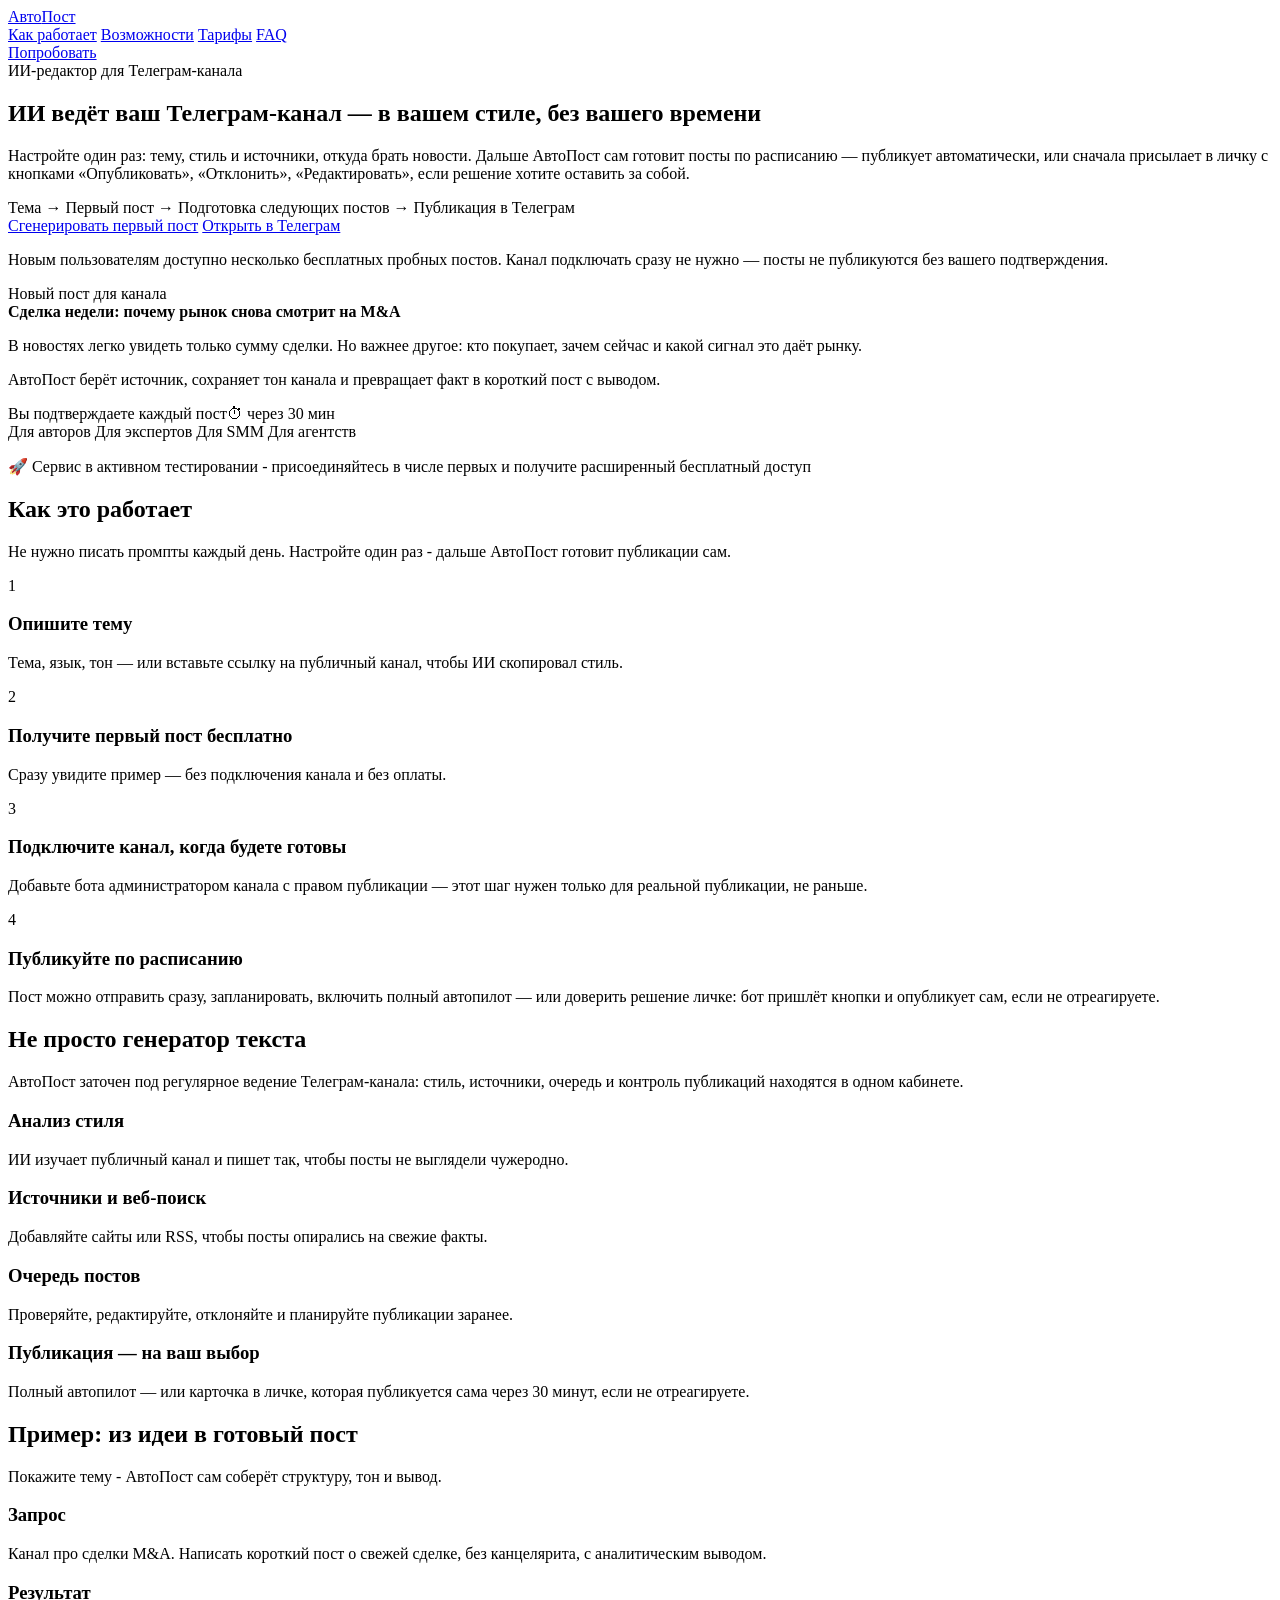
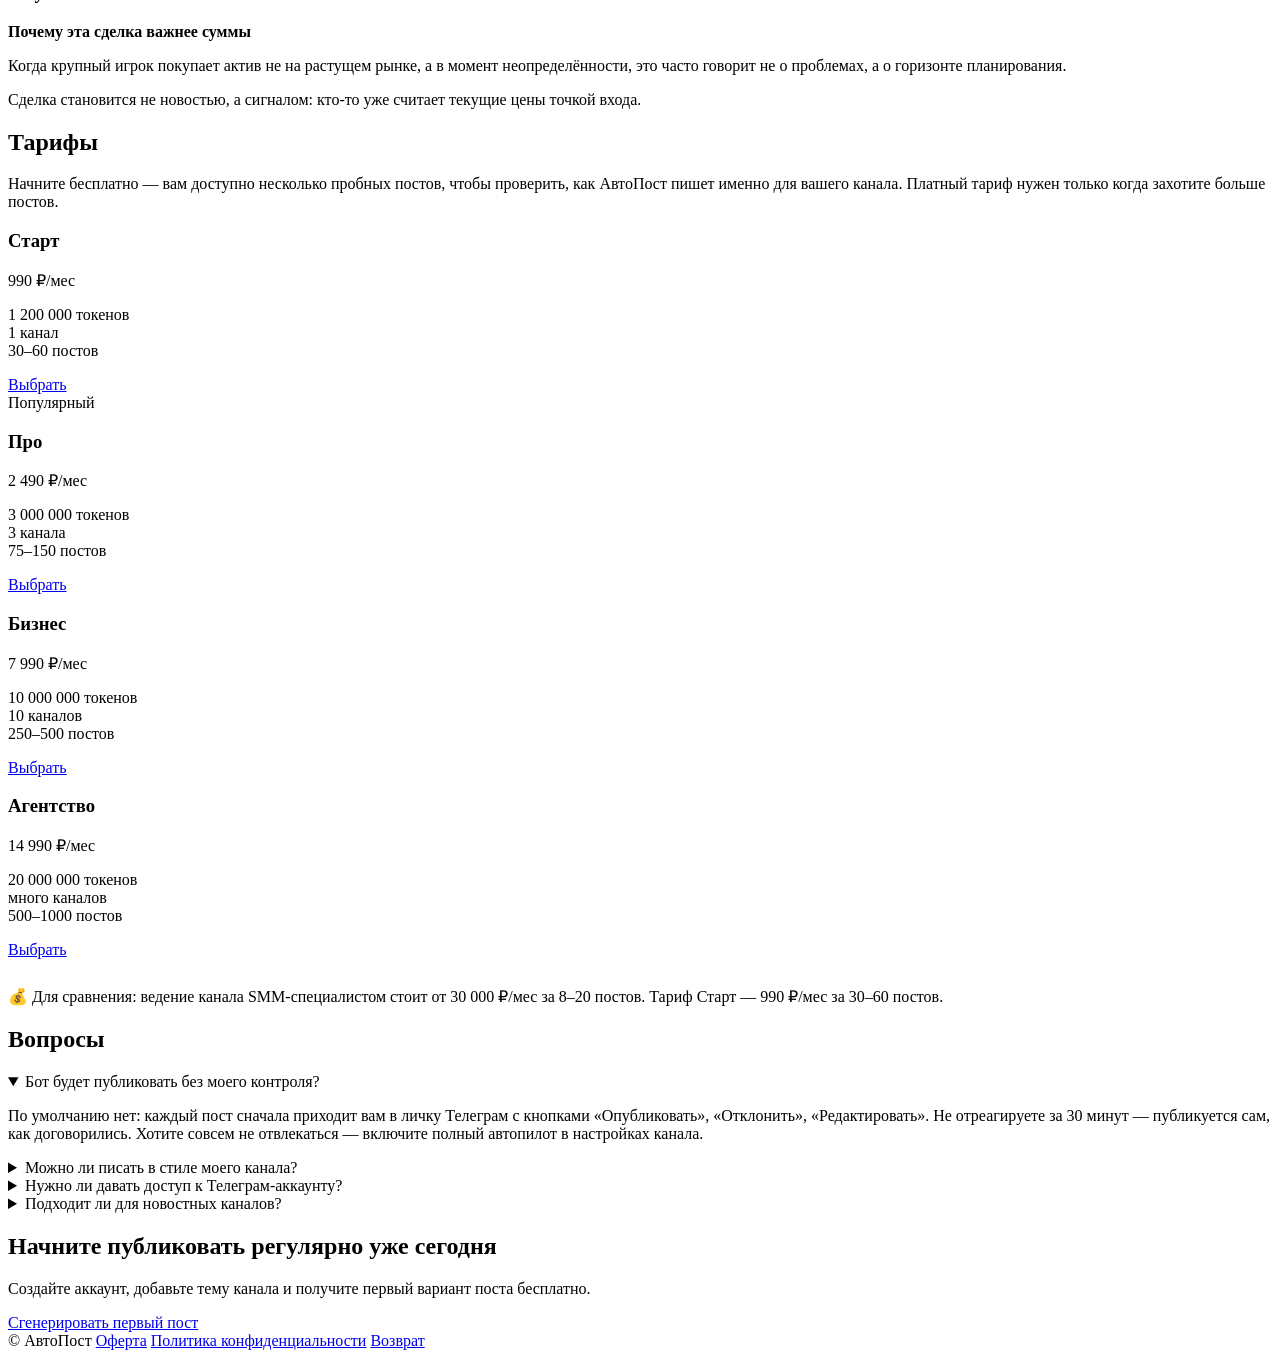
==== static/landing.html @ 1aa3e562 "Очередь: понятный статус вместо канцелярского баннера, слоты и честный таймер Баннер «Публикация пос" ====
<!DOCTYPE html>
<html lang="ru">
<head>
  <meta charset="UTF-8">
  <meta name="viewport" content="width=device-width, initial-scale=1.0">
  <meta name="description" content="АвтоПост (AutoPost) - ИИ-редактор для Телеграм-канала (Telegram). Анализирует стиль, пишет посты, берёт факты из источников и помогает публиковать по расписанию.">
  <meta name="robots" content="index, follow">
  <link rel="canonical" href="https://projectautopost.ru/landing">

  <meta property="og:type" content="website">
  <meta property="og:title" content="АвтоПост - ИИ ведёт Телеграм-канал">
  <meta property="og:description" content="ИИ пишет посты в вашем стиле, берёт факты из источников и готовит публикации по расписанию.">
  <meta property="og:url" content="https://projectautopost.ru/landing">
  <meta property="og:site_name" content="АвтоПост">

  <title>АвтоПост - ИИ для ведения Телеграм-канала</title>
  <link rel="stylesheet" href="/static/landing.css">
  <link rel="icon" href="data:image/svg+xml,<svg xmlns='http://www.w3.org/2000/svg' viewBox='0 0 32 32'><text y='26' font-size='26'>✦</text></svg>">

  <script type="application/ld+json">
  {
    "@context": "https://schema.org",
    "@type": "SoftwareApplication",
    "name": "АвтоПост",
    "applicationCategory": "BusinessApplication",
    "operatingSystem": "Web, Telegram",
    "description": "ИИ-сервис для ведения Телеграм-канала: анализ стиля, генерация постов, источники и публикация по расписанию.",
    "offers": [
      {"@type": "Offer", "price": "990", "priceCurrency": "RUB", "name": "Старт"},
      {"@type": "Offer", "price": "2490", "priceCurrency": "RUB", "name": "Про"},
      {"@type": "Offer", "price": "7990", "priceCurrency": "RUB", "name": "Бизнес"},
      {"@type": "Offer", "price": "14990", "priceCurrency": "RUB", "name": "Агентство"}
    ]
  }
  </script>

  <!-- Yandex.Metrika counter -->
  <script>
    window.YM_COUNTER_ID = 109941485;
    (function(m,e,t,r,i,k,a){
        m[i]=m[i]||function(){(m[i].a=m[i].a||[]).push(arguments)};
        m[i].l=1*new Date();
        for (var j = 0; j < document.scripts.length; j++) {if (document.scripts[j].src === r) { return; }}
        k=e.createElement(t),a=e.getElementsByTagName(t)[0],k.async=1,k.src=r,a.parentNode.insertBefore(k,a)
    })(window, document, 'script', 'https://mc.yandex.ru/metrika/tag.js?id=109941485', 'ym');

    ym(109941485, 'init', {webvisor:true, clickmap:true, ecommerce:"dataLayer", accurateTrackBounce:true, trackLinks:true});
  </script>
  <noscript><div><img src="https://mc.yandex.ru/watch/109941485" style="position:absolute; left:-9999px;" alt="" /></div></noscript>
  <!-- /Yandex.Metrika counter -->
</head>
<body>
  <header class="nav">
    <a class="brand" href="/landing" aria-label="АвтоПост"><span>Авто</span>Пост</a>
    <nav class="nav-links">
      <a href="#how">Как работает</a>
      <a href="#features">Возможности</a>
      <a href="#pricing">Тарифы</a>
      <a href="#faq">FAQ</a>
    </nav>
    <a class="nav-cta" href="/" onclick="return goCTA(event,'cta_header_click','web')">Попробовать</a>
  </header>

  <main>
    <section class="hero">
      <div class="hero-copy">
        <div class="eyebrow">ИИ-редактор для Телеграм-канала</div>
        <h1>ИИ ведёт ваш Телеграм-канал — в вашем стиле, без вашего времени</h1>
        <p class="lead">Настройте один раз: тему, стиль и источники, откуда брать новости. Дальше АвтоПост сам готовит посты по расписанию — публикует автоматически, или сначала присылает в личку с кнопками «Опубликовать», «Отклонить», «Редактировать», если решение хотите оставить за собой.</p>
        <div class="eyebrow">Тема → Первый пост → Подготовка следующих постов → Публикация в Телеграм</div>
        <div class="hero-actions">
          <a class="btn primary" href="/" onclick="return goCTA(event,'cta_hero_app_click','web')">Сгенерировать первый пост</a>
          <a class="btn secondary" href="https://t.me/maintrpost_bot" onclick="return goCTA(event,'cta_hero_bot_click','bot')">Открыть в Телеграм</a>
        </div>
        <p class="micro">Новым пользователям доступно несколько бесплатных пробных постов. Канал подключать сразу не нужно — посты не публикуются без вашего подтверждения.</p>
      </div>
      <div class="product-card" aria-label="Пример интерфейса АвтоПоста">
        <div class="product-top"><span></span><span></span><span></span></div>
        <div class="product-title">Новый пост для канала</div>
        <div class="post-preview">
          <b>Сделка недели: почему рынок снова смотрит на M&A</b>
          <p>В новостях легко увидеть только сумму сделки. Но важнее другое: кто покупает, зачем сейчас и какой сигнал это даёт рынку.</p>
          <p>АвтоПост берёт источник, сохраняет тон канала и превращает факт в короткий пост с выводом.</p>
        </div>
        <div class="status-row"><span class="dot-label"><i></i>Вы подтверждаете каждый пост</span><span class="timer-label">⏱ через 30 мин</span></div>
      </div>
    </section>

    <section class="logos">
      <span>Для авторов</span>
      <span>Для экспертов</span>
      <span>Для SMM</span>
      <span>Для агентств</span>
    </section>

    <section class="trust-bar">
      <p>🚀 Сервис в активном тестировании - присоединяйтесь в числе первых и получите расширенный бесплатный доступ</p>
    </section>

    <section id="how" class="section">
      <div class="section-head">
        <h2>Как это работает</h2>
        <p>Не нужно писать промпты каждый день. Настройте один раз - дальше АвтоПост готовит публикации сам.</p>
      </div>
      <div class="steps">
        <article><span>1</span><h3>Опишите тему</h3><p>Тема, язык, тон — или вставьте ссылку на публичный канал, чтобы ИИ скопировал стиль.</p></article>
        <article><span>2</span><h3>Получите первый пост бесплатно</h3><p>Сразу увидите пример — без подключения канала и без оплаты.</p></article>
        <article><span>3</span><h3>Подключите канал, когда будете готовы</h3><p>Добавьте бота администратором канала с правом публикации — этот шаг нужен только для реальной публикации, не раньше.</p></article>
        <article><span>4</span><h3>Публикуйте по расписанию</h3><p>Пост можно отправить сразу, запланировать, включить полный автопилот — или доверить решение личке: бот пришлёт кнопки и опубликует сам, если не отреагируете.</p></article>
      </div>
    </section>

    <section id="features" class="section split">
      <div>
        <h2>Не просто генератор текста</h2>
        <p>АвтоПост заточен под регулярное ведение Телеграм-канала: стиль, источники, очередь и контроль публикаций находятся в одном кабинете.</p>
      </div>
      <div class="feature-grid">
        <div><h3>Анализ стиля</h3><p>ИИ изучает публичный канал и пишет так, чтобы посты не выглядели чужеродно.</p></div>
        <div><h3>Источники и веб-поиск</h3><p>Добавляйте сайты или RSS, чтобы посты опирались на свежие факты.</p></div>
        <div><h3>Очередь постов</h3><p>Проверяйте, редактируйте, отклоняйте и планируйте публикации заранее.</p></div>
        <div><h3>Публикация — на ваш выбор</h3><p>Полный автопилот — или карточка в личке, которая публикуется сама через 30 минут, если не отреагируете.</p></div>
      </div>
    </section>

    <section class="section demo">
      <div class="section-head">
        <h2>Пример: из идеи в готовый пост</h2>
        <p>Покажите тему - АвтоПост сам соберёт структуру, тон и вывод.</p>
      </div>
      <div class="demo-grid">
        <div class="demo-box muted"><h3>Запрос</h3><p>Канал про сделки M&A. Написать короткий пост о свежей сделке, без канцелярита, с аналитическим выводом.</p></div>
        <div class="demo-box"><h3>Результат</h3><p><b>Почему эта сделка важнее суммы</b></p><p>Когда крупный игрок покупает актив не на растущем рынке, а в момент неопределённости, это часто говорит не о проблемах, а о горизонте планирования.</p><p>Сделка становится не новостью, а сигналом: кто-то уже считает текущие цены точкой входа.</p></div>
      </div>
    </section>

    <section id="pricing" class="section">
      <div class="section-head">
        <h2>Тарифы</h2>
        <p>Начните бесплатно — вам доступно несколько пробных постов, чтобы проверить, как АвтоПост пишет именно для вашего канала. Платный тариф нужен только когда захотите больше постов.</p>
      </div>
      <div class="pricing">
        <article><h3>Старт</h3><div class="price">990 ₽/мес</div><p>1 200 000 токенов<br>1 канал<br>30–60 постов</p><a class="btn primary" href="/" onclick="trackGoal('tariff_start')">Выбрать</a></article>
        <article class="popular"><div class="badge">Популярный</div><h3>Про</h3><div class="price">2 490 ₽/мес</div><p>3 000 000 токенов<br>3 канала<br>75–150 постов</p><a class="btn primary" href="/" onclick="trackGoal('tariff_pro')">Выбрать</a></article>
        <article><h3>Бизнес</h3><div class="price">7 990 ₽/мес</div><p>10 000 000 токенов<br>10 каналов<br>250–500 постов</p><a class="btn primary" href="/" onclick="trackGoal('tariff_business')">Выбрать</a></article>
        <article><h3>Агентство</h3><div class="price">14 990 ₽/мес</div><p>20 000 000 токенов<br>много каналов<br>500–1000 постов</p><a class="btn primary" href="/" onclick="trackGoal('tariff_agency')">Выбрать</a></article>
      </div>
      <div class="trust-bar" style="margin:28px 0 0">
        <p>💰 Для сравнения: ведение канала SMM-специалистом стоит от 30 000 ₽/мес за 8–20 постов. Тариф Старт — 990 ₽/мес за 30–60 постов.</p>
      </div>
    </section>

    <section id="faq" class="section faq">
      <div class="section-head"><h2>Вопросы</h2></div>
      <details open><summary>Бот будет публиковать без моего контроля?</summary><p>По умолчанию нет: каждый пост сначала приходит вам в личку Телеграм с кнопками «Опубликовать», «Отклонить», «Редактировать». Не отреагируете за 30 минут — публикуется сам, как договорились. Хотите совсем не отвлекаться — включите полный автопилот в настройках канала.</p></details>
      <details><summary>Можно ли писать в стиле моего канала?</summary><p>Да. Вставьте ссылку на публичный канал - АвтоПост изучит последние посты и сохранит профиль стиля.</p></details>
      <details><summary>Нужно ли давать доступ к Телеграм-аккаунту?</summary><p>Нет. Достаточно добавить бота администратором канала с правом публикации. <a href="/how-to">Пошаговая инструкция с картинками →</a></p></details>
      <details><summary>Подходит ли для новостных каналов?</summary><p>Да. Можно добавить источники, включить веб-поиск и генерировать посты по свежим событиям.</p></details>
    </section>

    <section class="final-cta">
      <h2>Начните публиковать регулярно уже сегодня</h2>
      <p>Создайте аккаунт, добавьте тему канала и получите первый вариант поста бесплатно.</p>
      <a class="btn primary" href="/" onclick="return goCTA(event,'cta_final_click','web')">Сгенерировать первый пост</a>
    </section>
  </main>

  <footer class="footer">
    <span>© АвтоПост</span>
    <a href="/legal/offer">Оферта</a>
    <a href="/legal/privacy">Политика конфиденциальности</a>
    <a href="/legal/refund">Возврат</a>
  </footer>

  <script>
    // ── CTA/Journey Diagnostics: landing_session_id + UTM/yclid (Part 1) ──
    function _genSessionId() {
      return 'lp' + Date.now().toString(36) + Math.random().toString(36).slice(2, 8);
    }

    function getLandingSession() {
      try {
        var id = localStorage.getItem('ap_lp_session');
        if (!id) {
          id = _genSessionId();
          localStorage.setItem('ap_lp_session', id);
        }
        return id;
      } catch (e) {
        return _genSessionId(); // localStorage недоступен — генерируем разовый id, не блокируем CTA
      }
    }

    function getUTM() {
      // Берём UTM из текущего URL, если есть; иначе из ранее сохранённых (первый визит важнее).
      try {
        var params = new URLSearchParams(window.location.search);
        var fresh = {
          utm_source: params.get('utm_source') || '',
          utm_medium: params.get('utm_medium') || '',
          utm_campaign: params.get('utm_campaign') || '',
          utm_content: params.get('utm_content') || '',
          yclid: params.get('yclid') || ''
        };
        if (fresh.utm_source || fresh.yclid) {
          localStorage.setItem('ap_lp_utm', JSON.stringify(fresh));
          return fresh;
        }
        var saved = JSON.parse(localStorage.getItem('ap_lp_utm') || '{}');
        return saved;
      } catch (e) {
        return {};
      }
    }

    function trackGoal(goal) {
      try {
        if (window.ym && window.YM_COUNTER_ID) window.ym(window.YM_COUNTER_ID, 'reachGoal', goal);
      } catch (e) {}
      return true;
    }

    // ── Логирование событий на backend (Part 2) ──────────────────────────
    function logLandingEvent(eventName) {
      try {
        var utm = getUTM();
        var payload = {
          session_id: getLandingSession(),
          event: eventName,
          url: window.location.href,
          utm_source: utm.utm_source || '',
          utm_medium: utm.utm_medium || '',
          utm_campaign: utm.utm_campaign || '',
          utm_content: utm.utm_content || '',
          yclid: utm.yclid || '',
          user_agent: navigator.userAgent || ''
        };
        // Не блокируем переход пользователя — событие летит в фоне, ошибки игнорируются.
        fetch('/api/landing-event', {
          method: 'POST',
          headers: { 'Content-Type': 'application/json' },
          body: JSON.stringify(payload),
          keepalive: true
        }).catch(function () {});
      } catch (e) {}
    }

    // ── Переход по CTA: трекаем цель + событие, пробрасываем сессию/UTM ──
    function goCTA(evt, goalName, destination) {
      trackGoal(goalName);
      logLandingEvent(goalName);

      var sessionId = getLandingSession();
      var utm = getUTM();
      var url;
      if (destination === 'bot') {
        url = 'https://t.me/maintrpost_bot?startapp=lp_' + sessionId;
      } else {
        var qs = new URLSearchParams({ lp_session: sessionId, source: 'landing' });
        if (utm.utm_source) qs.set('utm_source', utm.utm_source);
        if (utm.utm_medium) qs.set('utm_medium', utm.utm_medium);
        if (utm.utm_campaign) qs.set('utm_campaign', utm.utm_campaign);
        if (utm.utm_content) qs.set('utm_content', utm.utm_content);
        url = '/?' + qs.toString();
      }

      if (evt && evt.preventDefault) evt.preventDefault();
      // Небольшая задержка, чтобы fetch успел уйти до смены страницы (keepalive это и так гарантирует,
      // но для надёжности на старых браузерах даём небольшой буфер).
      window.location.href = url;
      return false;
    }

    logLandingEvent('landing_view');
  </script>
</body>
</html>
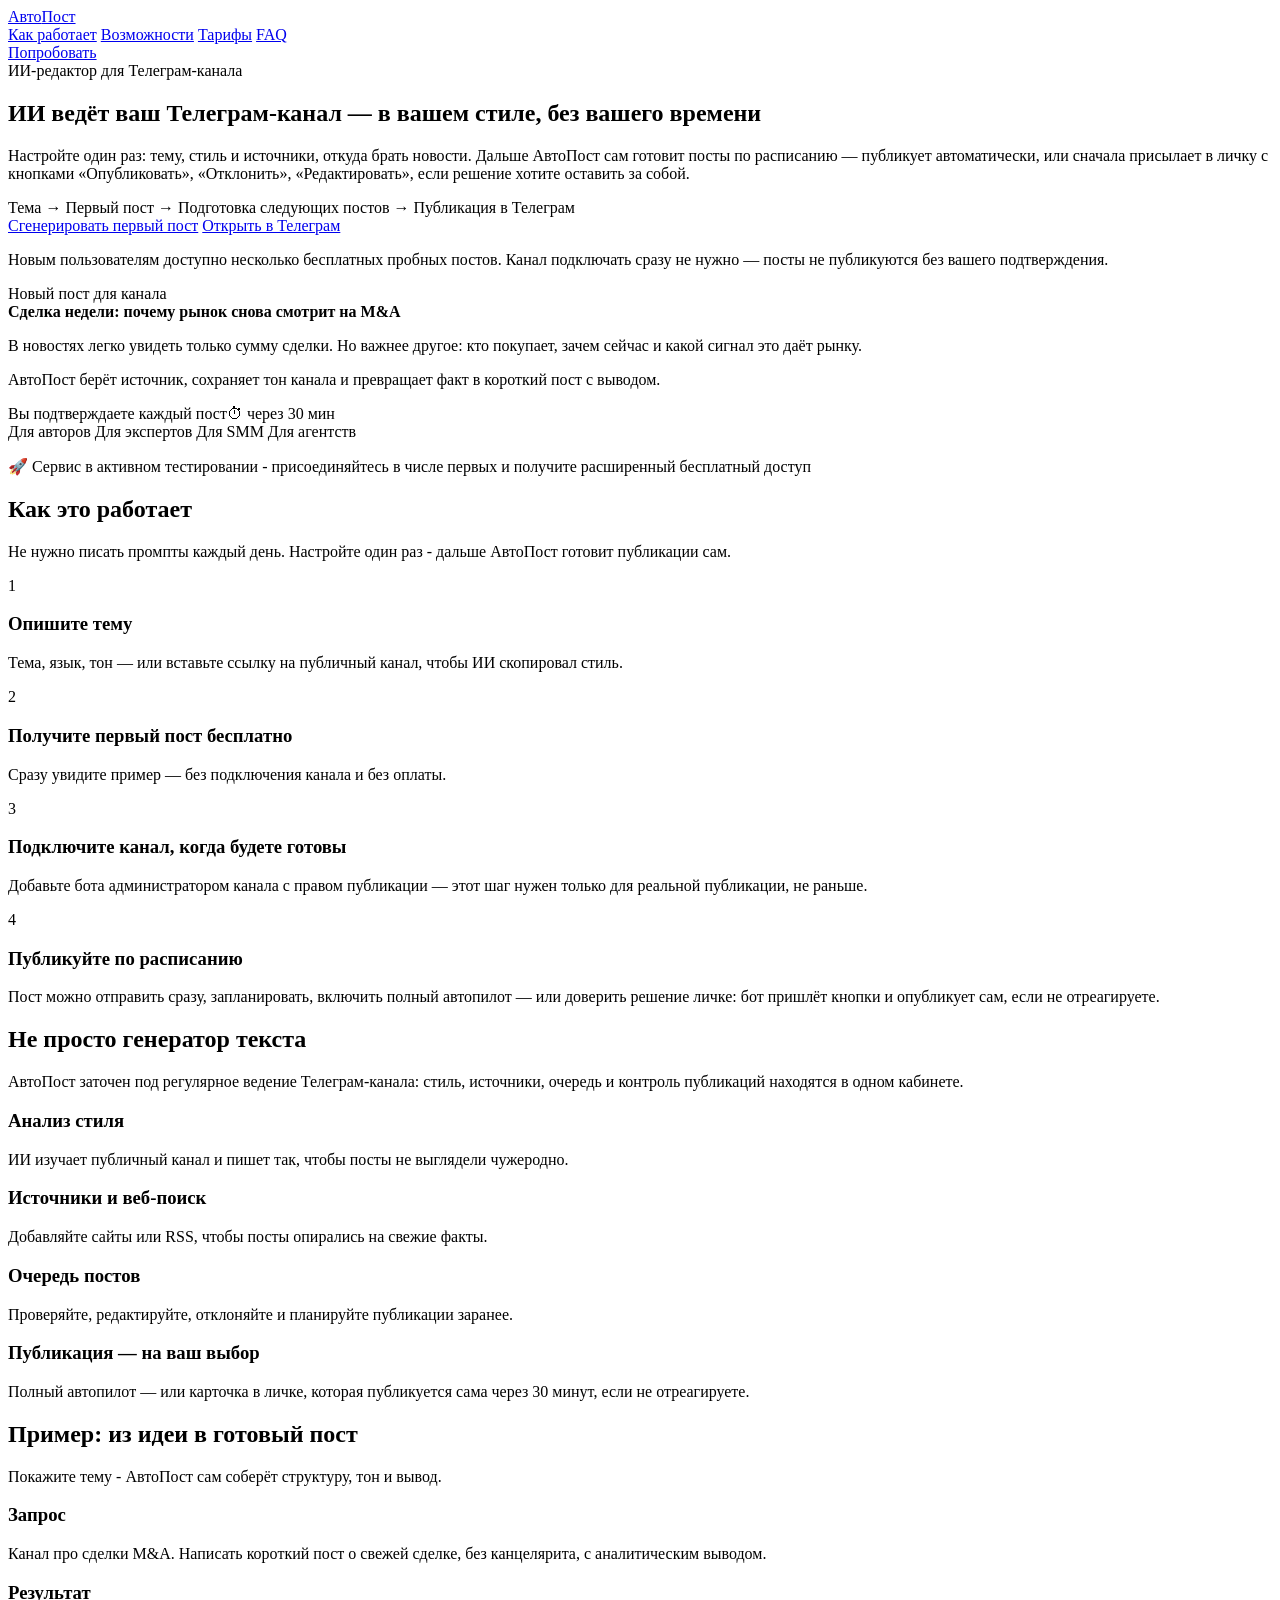
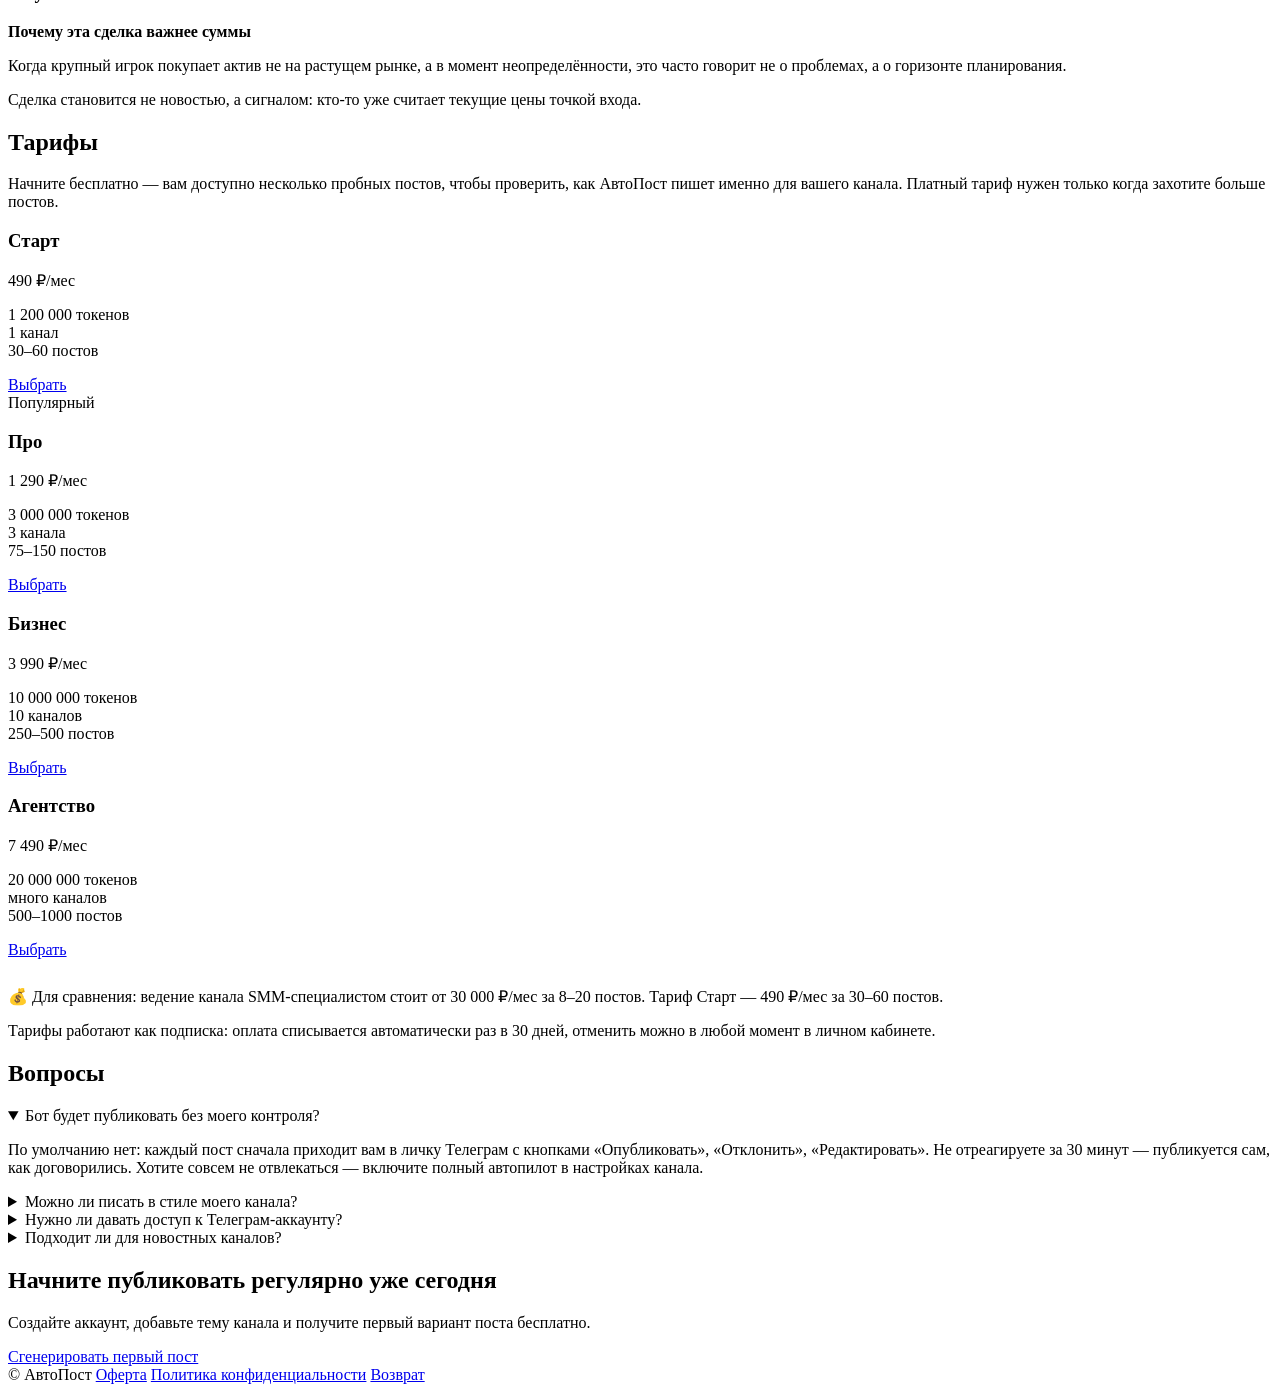
==== commit 933ec5c9: "Цены вдвое ниже и переход на подписку вместо разового платежа Цены: Старт 990 -> 490, Про 2490 -> 12" ====
--- a/static/landing.html
+++ b/static/landing.html
@@ -26,10 +26,10 @@
     "operatingSystem": "Web, Telegram",
     "description": "ИИ-сервис для ведения Телеграм-канала: анализ стиля, генерация постов, источники и публикация по расписанию.",
     "offers": [
-      {"@type": "Offer", "price": "990", "priceCurrency": "RUB", "name": "Старт"},
-      {"@type": "Offer", "price": "2490", "priceCurrency": "RUB", "name": "Про"},
-      {"@type": "Offer", "price": "7990", "priceCurrency": "RUB", "name": "Бизнес"},
-      {"@type": "Offer", "price": "14990", "priceCurrency": "RUB", "name": "Агентство"}
+      {"@type": "Offer", "price": "490", "priceCurrency": "RUB", "name": "Старт"},
+      {"@type": "Offer", "price": "1290", "priceCurrency": "RUB", "name": "Про"},
+      {"@type": "Offer", "price": "3990", "priceCurrency": "RUB", "name": "Бизнес"},
+      {"@type": "Offer", "price": "7490", "priceCurrency": "RUB", "name": "Агентство"}
     ]
   }
   </script>
@@ -140,13 +140,14 @@
         <p>Начните бесплатно — вам доступно несколько пробных постов, чтобы проверить, как АвтоПост пишет именно для вашего канала. Платный тариф нужен только когда захотите больше постов.</p>
       </div>
       <div class="pricing">
-        <article><h3>Старт</h3><div class="price">990 ₽/мес</div><p>1 200 000 токенов<br>1 канал<br>30–60 постов</p><a class="btn primary" href="/" onclick="trackGoal('tariff_start')">Выбрать</a></article>
-        <article class="popular"><div class="badge">Популярный</div><h3>Про</h3><div class="price">2 490 ₽/мес</div><p>3 000 000 токенов<br>3 канала<br>75–150 постов</p><a class="btn primary" href="/" onclick="trackGoal('tariff_pro')">Выбрать</a></article>
-        <article><h3>Бизнес</h3><div class="price">7 990 ₽/мес</div><p>10 000 000 токенов<br>10 каналов<br>250–500 постов</p><a class="btn primary" href="/" onclick="trackGoal('tariff_business')">Выбрать</a></article>
-        <article><h3>Агентство</h3><div class="price">14 990 ₽/мес</div><p>20 000 000 токенов<br>много каналов<br>500–1000 постов</p><a class="btn primary" href="/" onclick="trackGoal('tariff_agency')">Выбрать</a></article>
+        <article><h3>Старт</h3><div class="price">490 ₽/мес</div><p>1 200 000 токенов<br>1 канал<br>30–60 постов</p><a class="btn primary" href="/" onclick="trackGoal('tariff_start')">Выбрать</a></article>
+        <article class="popular"><div class="badge">Популярный</div><h3>Про</h3><div class="price">1 290 ₽/мес</div><p>3 000 000 токенов<br>3 канала<br>75–150 постов</p><a class="btn primary" href="/" onclick="trackGoal('tariff_pro')">Выбрать</a></article>
+        <article><h3>Бизнес</h3><div class="price">3 990 ₽/мес</div><p>10 000 000 токенов<br>10 каналов<br>250–500 постов</p><a class="btn primary" href="/" onclick="trackGoal('tariff_business')">Выбрать</a></article>
+        <article><h3>Агентство</h3><div class="price">7 490 ₽/мес</div><p>20 000 000 токенов<br>много каналов<br>500–1000 постов</p><a class="btn primary" href="/" onclick="trackGoal('tariff_agency')">Выбрать</a></article>
       </div>
       <div class="trust-bar" style="margin:28px 0 0">
-        <p>💰 Для сравнения: ведение канала SMM-специалистом стоит от 30 000 ₽/мес за 8–20 постов. Тариф Старт — 990 ₽/мес за 30–60 постов.</p>
+        <p>💰 Для сравнения: ведение канала SMM-специалистом стоит от 30 000 ₽/мес за 8–20 постов. Тариф Старт — 490 ₽/мес за 30–60 постов.</p>
+        <p style="margin-top:8px">Тарифы работают как подписка: оплата списывается автоматически раз в 30 дней, отменить можно в любой момент в личном кабинете.</p>
       </div>
     </section>
 
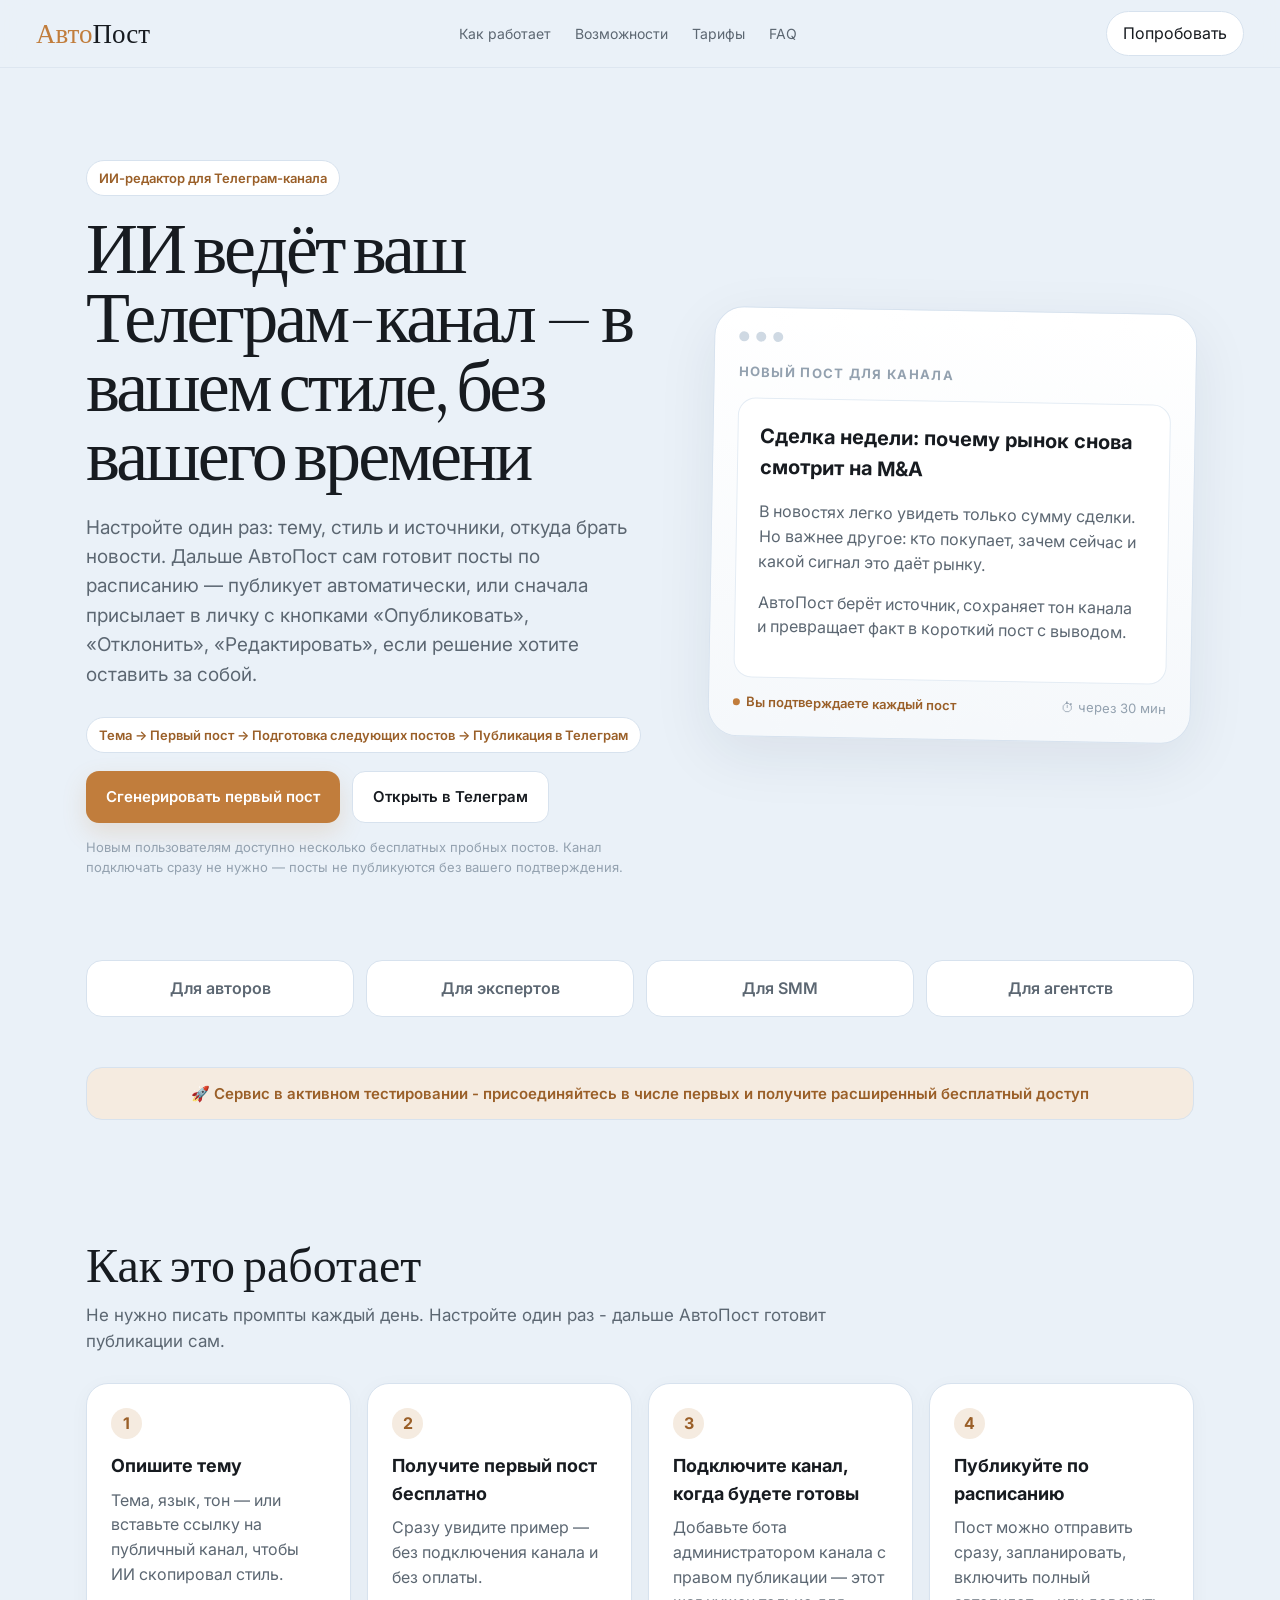
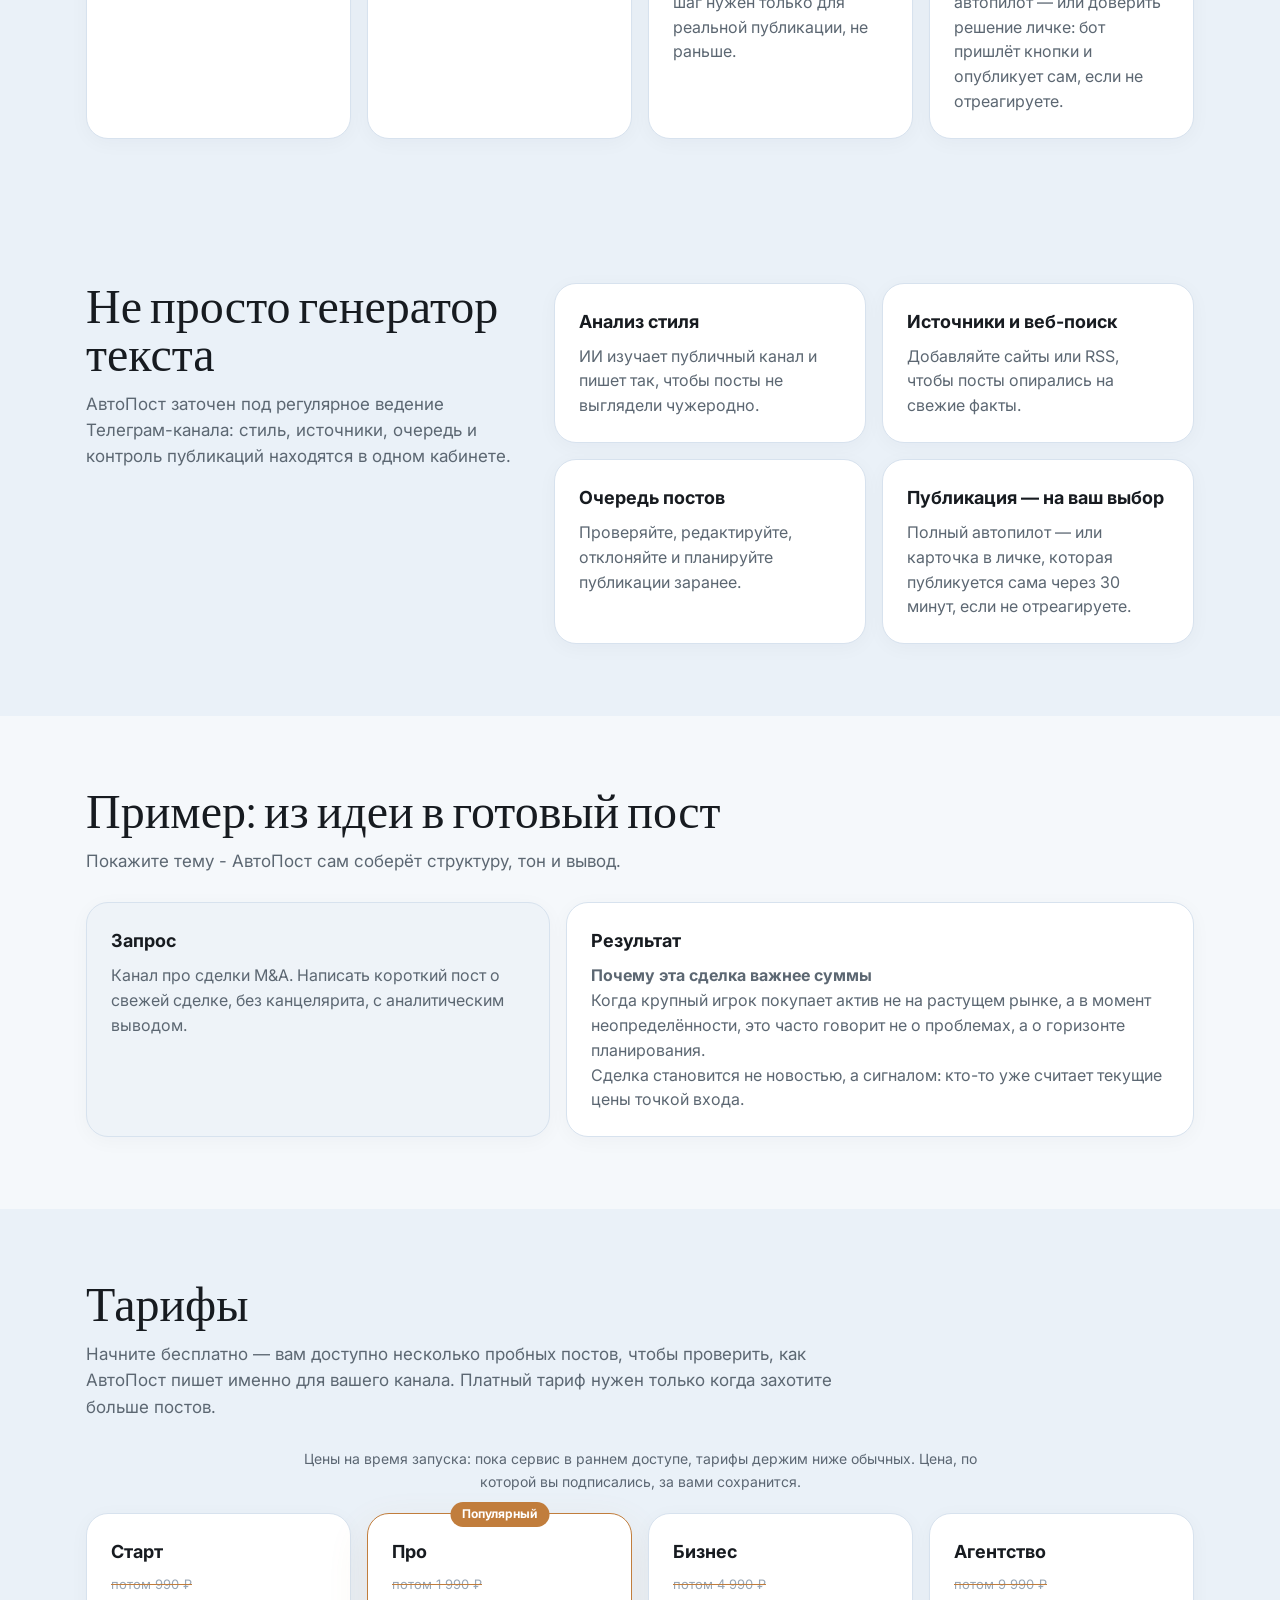
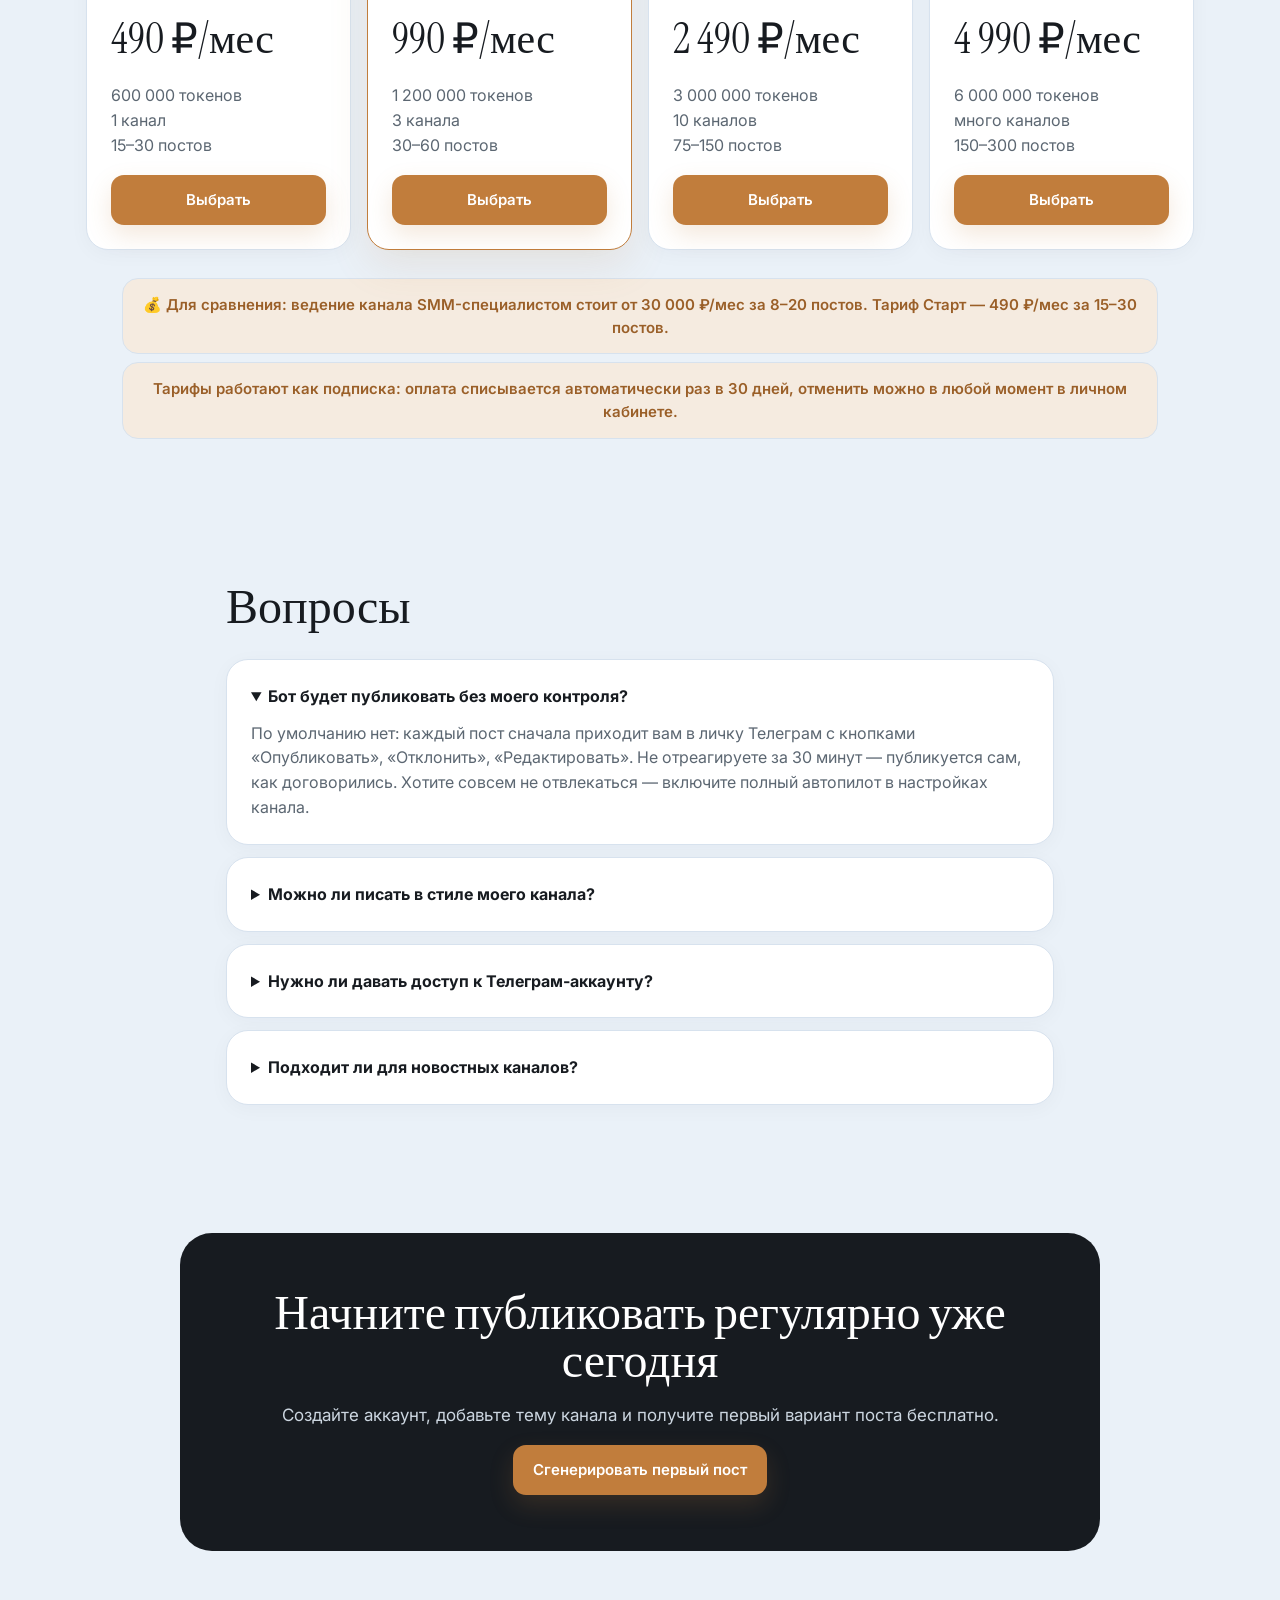
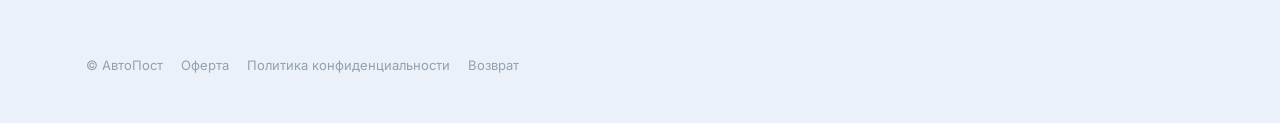
==== commit d03021cc: "Тарифы под реальную себестоимость и фиксация цены за подписчиком Себестоимость снята с биллинга Yand" ====
--- a/static/landing.html
+++ b/static/landing.html
@@ -27,9 +27,9 @@
     "description": "ИИ-сервис для ведения Телеграм-канала: анализ стиля, генерация постов, источники и публикация по расписанию.",
     "offers": [
       {"@type": "Offer", "price": "490", "priceCurrency": "RUB", "name": "Старт"},
-      {"@type": "Offer", "price": "1290", "priceCurrency": "RUB", "name": "Про"},
-      {"@type": "Offer", "price": "3990", "priceCurrency": "RUB", "name": "Бизнес"},
-      {"@type": "Offer", "price": "7490", "priceCurrency": "RUB", "name": "Агентство"}
+      {"@type": "Offer", "price": "990", "priceCurrency": "RUB", "name": "Про"},
+      {"@type": "Offer", "price": "2490", "priceCurrency": "RUB", "name": "Бизнес"},
+      {"@type": "Offer", "price": "4990", "priceCurrency": "RUB", "name": "Агентство"}
     ]
   }
   </script>
@@ -139,14 +139,15 @@
         <h2>Тарифы</h2>
         <p>Начните бесплатно — вам доступно несколько пробных постов, чтобы проверить, как АвтоПост пишет именно для вашего канала. Платный тариф нужен только когда захотите больше постов.</p>
       </div>
+      <p class="pricing-note">Цены на время запуска: пока сервис в раннем доступе, тарифы держим ниже обычных. Цена, по которой вы подписались, за вами сохранится.</p>
       <div class="pricing">
-        <article><h3>Старт</h3><div class="price">490 ₽/мес</div><p>1 200 000 токенов<br>1 канал<br>30–60 постов</p><a class="btn primary" href="/" onclick="trackGoal('tariff_start')">Выбрать</a></article>
-        <article class="popular"><div class="badge">Популярный</div><h3>Про</h3><div class="price">1 290 ₽/мес</div><p>3 000 000 токенов<br>3 канала<br>75–150 постов</p><a class="btn primary" href="/" onclick="trackGoal('tariff_pro')">Выбрать</a></article>
-        <article><h3>Бизнес</h3><div class="price">3 990 ₽/мес</div><p>10 000 000 токенов<br>10 каналов<br>250–500 постов</p><a class="btn primary" href="/" onclick="trackGoal('tariff_business')">Выбрать</a></article>
-        <article><h3>Агентство</h3><div class="price">7 490 ₽/мес</div><p>20 000 000 токенов<br>много каналов<br>500–1000 постов</p><a class="btn primary" href="/" onclick="trackGoal('tariff_agency')">Выбрать</a></article>
+        <article><h3>Старт</h3><div class="price-regular">потом 990 ₽</div><div class="price">490 ₽/мес</div><p>600 000 токенов<br>1 канал<br>15–30 постов</p><a class="btn primary" href="/" onclick="trackGoal('tariff_start')">Выбрать</a></article>
+        <article class="popular"><div class="badge">Популярный</div><h3>Про</h3><div class="price-regular">потом 1 990 ₽</div><div class="price">990 ₽/мес</div><p>1 200 000 токенов<br>3 канала<br>30–60 постов</p><a class="btn primary" href="/" onclick="trackGoal('tariff_pro')">Выбрать</a></article>
+        <article><h3>Бизнес</h3><div class="price-regular">потом 4 990 ₽</div><div class="price">2 490 ₽/мес</div><p>3 000 000 токенов<br>10 каналов<br>75–150 постов</p><a class="btn primary" href="/" onclick="trackGoal('tariff_business')">Выбрать</a></article>
+        <article><h3>Агентство</h3><div class="price-regular">потом 9 990 ₽</div><div class="price">4 990 ₽/мес</div><p>6 000 000 токенов<br>много каналов<br>150–300 постов</p><a class="btn primary" href="/" onclick="trackGoal('tariff_agency')">Выбрать</a></article>
       </div>
       <div class="trust-bar" style="margin:28px 0 0">
-        <p>💰 Для сравнения: ведение канала SMM-специалистом стоит от 30 000 ₽/мес за 8–20 постов. Тариф Старт — 490 ₽/мес за 30–60 постов.</p>
+        <p>💰 Для сравнения: ведение канала SMM-специалистом стоит от 30 000 ₽/мес за 8–20 постов. Тариф Старт — 490 ₽/мес за 15–30 постов.</p>
         <p style="margin-top:8px">Тарифы работают как подписка: оплата списывается автоматически раз в 30 дней, отменить можно в любой момент в личном кабинете.</p>
       </div>
     </section>
--- a/static/landing.css
+++ b/static/landing.css
@@ -0,0 +1,12 @@
+@import url('https://fonts.googleapis.com/css2?family=Instrument+Serif:ital@0;1&family=Inter:wght@300;400;500;600;700&display=swap');
+:root{--bg:#eaf1f8;--paper:#fff;--paper2:#f5f8fb;--text:#171b20;--muted:#5c6772;--faint:#93a1af;--line:#d7e2ee;--soft:#f5ebe0;--accent:#c17d3c;--dark:#9a5f28;--green:#2d8a4e;--radius:22px;--shadow:0 18px 60px rgba(20,40,70,.08)}
+*{box-sizing:border-box}html{scroll-behavior:smooth}body{margin:0;background:var(--bg);color:var(--text);font-family:Inter,system-ui,-apple-system,sans-serif;line-height:1.55}a{color:inherit;text-decoration:none}.nav{position:sticky;top:0;z-index:10;height:68px;padding:0 36px;display:flex;align-items:center;justify-content:space-between;background:rgba(234,241,248,.88);backdrop-filter:blur(14px);border-bottom:1px solid rgba(215,226,238,.7)}.brand{font-family:'Instrument Serif',serif;font-size:27px}.brand span{color:var(--accent)}.nav-links{display:flex;gap:24px;color:var(--muted);font-size:14px}.nav-links a:hover{color:var(--text)}.nav-cta{padding:9px 16px;border:1px solid var(--line);border-radius:999px;background:var(--paper)}main{overflow:hidden}.hero{max-width:1180px;margin:0 auto;padding:92px 36px 54px;display:grid;grid-template-columns:1.08fr .92fr;gap:58px;align-items:center}.eyebrow{display:inline-flex;padding:7px 12px;border:1px solid var(--line);border-radius:999px;background:var(--paper);color:var(--dark);font-size:13px;font-weight:600;margin-bottom:18px}.hero h1{font-family:'Instrument Serif',serif;font-weight:400;font-size:72px;line-height:.96;letter-spacing:-.04em;margin:0 0 22px}.lead{font-size:19px;color:var(--muted);max-width:650px;margin:0 0 28px}.hero-actions{display:flex;gap:12px;flex-wrap:wrap}.btn{display:inline-flex;align-items:center;justify-content:center;border-radius:13px;padding:13px 20px;font-weight:600;font-size:15px;transition:.16s}.btn.primary{background:var(--accent);color:#fff;box-shadow:0 10px 24px rgba(193,125,60,.18)}.btn.primary:hover{background:var(--dark);transform:translateY(-1px)}.btn.secondary{background:var(--paper);border:1px solid var(--line);color:var(--text)}.micro{font-size:13px;color:var(--faint);margin-top:14px}.product-card{background:linear-gradient(180deg,#fff,#f5f8fb);border:1px solid var(--line);border-radius:30px;padding:24px;box-shadow:var(--shadow);transform:rotate(1deg)}.product-top{display:flex;gap:7px;margin-bottom:20px}.product-top span{width:10px;height:10px;border-radius:50%;background:#cfd9e3}.product-title{font-size:13px;text-transform:uppercase;letter-spacing:.1em;color:var(--faint);font-weight:700;margin-bottom:16px}.post-preview{background:#fff;border:1px solid #e4ecf4;border-radius:18px;padding:22px}.post-preview b{font-size:20px}.post-preview p{color:var(--muted)}.status-row{display:flex;justify-content:space-between;align-items:center;gap:12px;margin-top:14px;font-size:13px}.status-row .dot-label{display:inline-flex;align-items:center;gap:6px;color:var(--dark);font-weight:600}.status-row .dot-label i{width:7px;height:7px;border-radius:50%;background:var(--accent);display:inline-block}.status-row .timer-label{color:var(--faint)}.logos{max-width:1180px;margin:0 auto;padding:16px 36px 50px;display:grid;grid-template-columns:repeat(4,1fr);gap:12px}.logos span{text-align:center;padding:15px 10px;background:var(--paper);border:1px solid var(--line);border-radius:16px;color:var(--muted);font-weight:600}.trust-bar{max-width:1180px;margin:0 auto 50px;padding:0 36px}.trust-bar p{text-align:center;background:var(--soft);border:1px solid var(--line);border-radius:16px;padding:14px 20px;color:var(--dark);font-weight:600;font-size:15px;margin:0}.section{max-width:1180px;margin:0 auto;padding:72px 36px}.section-head{max-width:760px;margin-bottom:28px}.section h2,.final-cta h2{font-family:'Instrument Serif',serif;font-size:48px;font-weight:400;line-height:1;margin:0 0 12px}.section-head p,.split>div:first-child p{color:var(--muted);font-size:17px;margin:0}.steps{display:grid;grid-template-columns:repeat(4,1fr);gap:16px}.steps article,.feature-grid div,.demo-box,.pricing article,.faq details{background:var(--paper);border:1px solid var(--line);border-radius:var(--radius);padding:24px;box-shadow:0 4px 20px rgba(20,40,70,.035)}.steps span{display:inline-flex;width:31px;height:31px;border-radius:50%;align-items:center;justify-content:center;background:var(--soft);color:var(--dark);font-weight:700;margin-bottom:13px}.steps h3,.feature-grid h3,.demo-box h3,.pricing h3{margin:0 0 8px;font-size:18px}.steps p,.feature-grid p,.demo-box p,.pricing p,.faq p{margin:0;color:var(--muted)}.split{display:grid;grid-template-columns:.8fr 1.2fr;gap:42px;align-items:start}.feature-grid{display:grid;grid-template-columns:1fr 1fr;gap:16px}.demo{background:var(--paper2);max-width:none}.demo .section-head,.demo-grid{max-width:1108px;margin-left:auto;margin-right:auto}.demo-grid{display:grid;grid-template-columns:.85fr 1.15fr;gap:16px}.demo-box.muted{background:#eef3f8}.pricing{display:grid;grid-template-columns:repeat(4,1fr);gap:16px}.pricing article{position:relative}.pricing .popular{border-color:var(--accent);box-shadow:0 16px 40px rgba(193,125,60,.12)}.badge{position:absolute;top:-12px;left:50%;transform:translateX(-50%);background:var(--accent);color:#fff;border-radius:999px;padding:3px 12px;font-size:12px;font-weight:700}.price{font-family:'Instrument Serif',serif;font-size:42px;margin:12px 0}.pricing .btn{width:100%;margin-top:18px}.faq{max-width:900px}.faq details{margin-bottom:12px}.faq summary{cursor:pointer;font-weight:700}.faq p{margin-top:12px}.faq p a{color:var(--dark);font-weight:600}.faq p a:hover{text-decoration:underline}.final-cta{max-width:920px;margin:44px auto 80px;padding:56px 36px;text-align:center;background:var(--text);color:#fff;border-radius:32px}.final-cta p{color:#ccd6e0;font-size:17px}.footer{max-width:1180px;margin:0 auto;padding:24px 36px 48px;display:flex;gap:18px;flex-wrap:wrap;color:var(--faint);font-size:13px}.footer a:hover{color:var(--text)}
+@media(max-width:900px){.nav{padding:0 18px}.nav-links{display:none}.hero{grid-template-columns:1fr;padding:56px 20px 34px}.hero h1{font-size:48px}.lead{font-size:17px}.product-card{transform:none}.logos,.steps,.split,.feature-grid,.demo-grid,.pricing{grid-template-columns:1fr}.logos,.section{padding-left:20px;padding-right:20px}.section h2,.final-cta h2{font-size:38px}.final-cta{margin:28px 20px 54px}.footer{padding-left:20px}}
+
+/* Стартовые цены. Зачёркнутая цена -- БУДУЩАЯ («потом»), а не прошлая:
+   по ней ещё никто не платил, выдавать её за старую нельзя. */
+.price { white-space: nowrap; }
+.price-regular { font-size: 13px; color: #98a5b3; text-decoration: line-through;
+  text-decoration-color: #c17d3c; margin-bottom: 2px; }
+.pricing-note { max-width: 720px; margin: 0 auto 20px; text-align: center;
+  font-size: 14px; line-height: 1.6; color: #5b6672; }
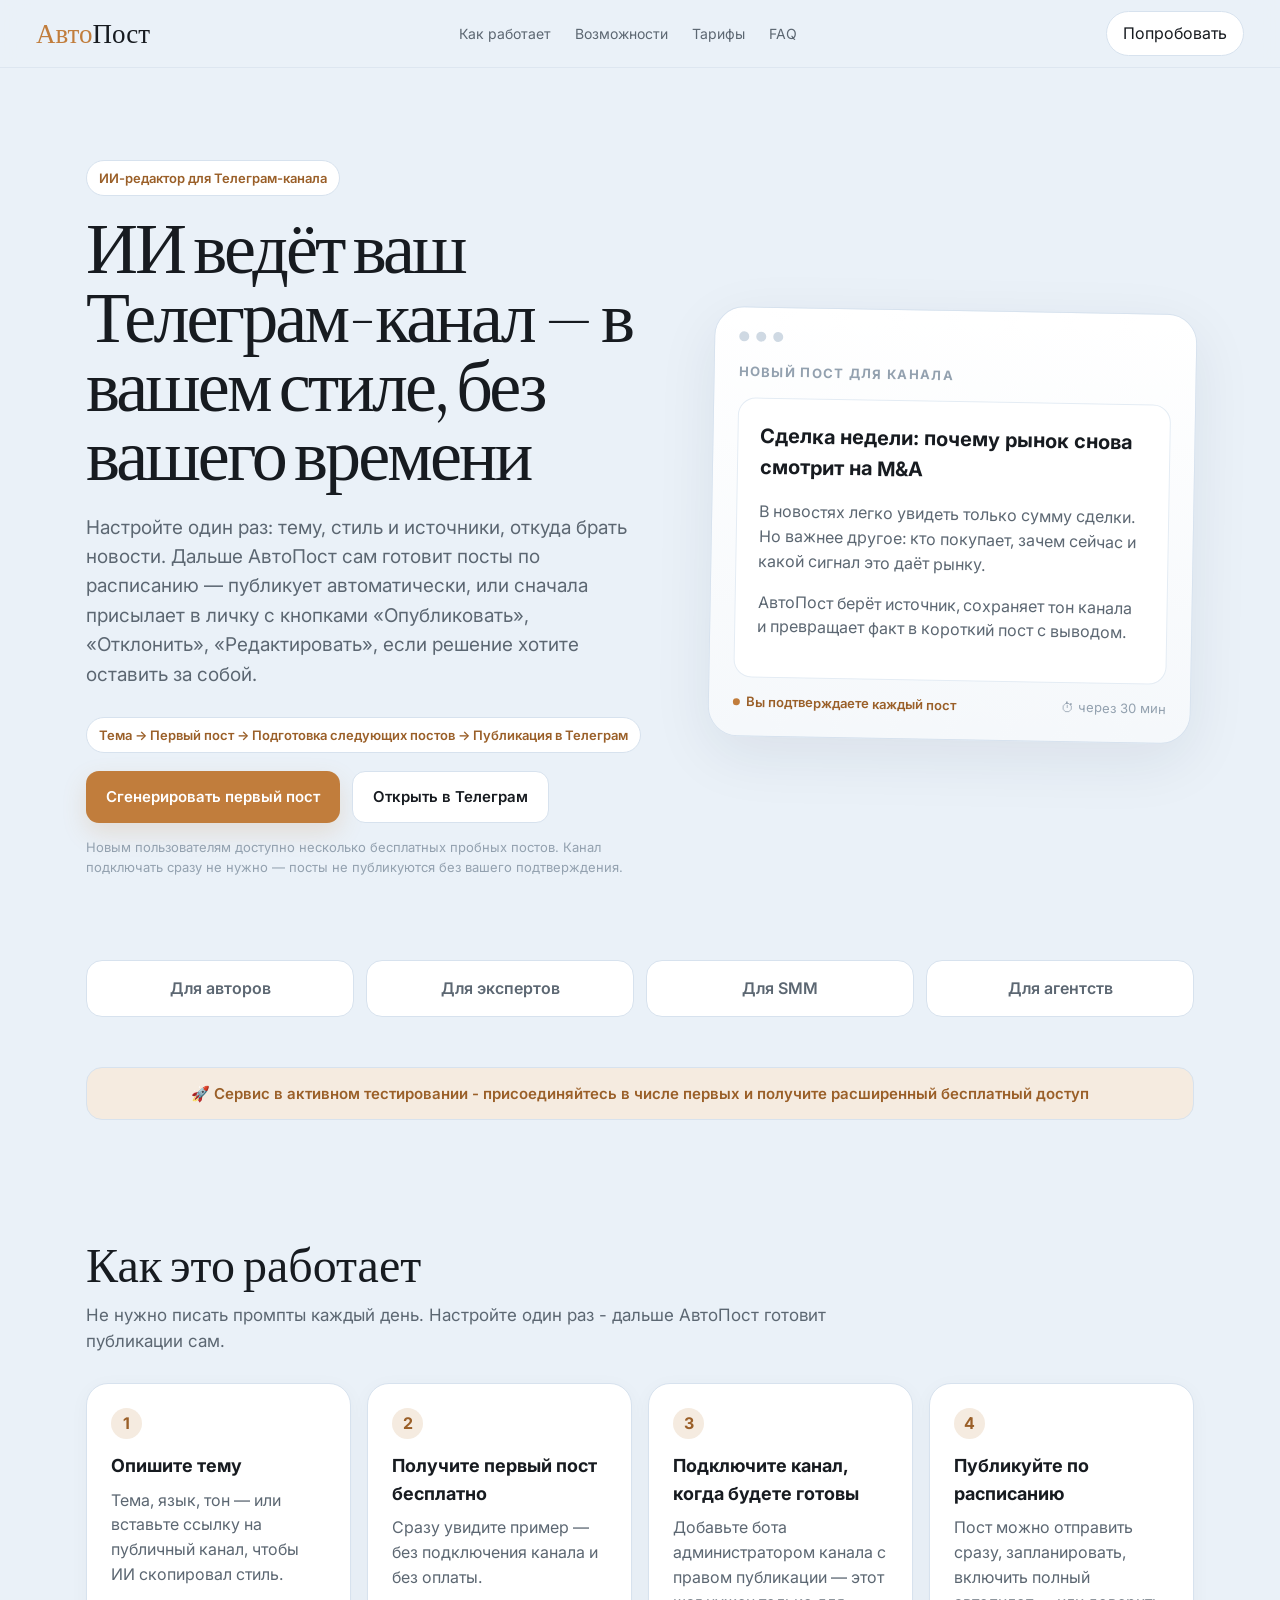
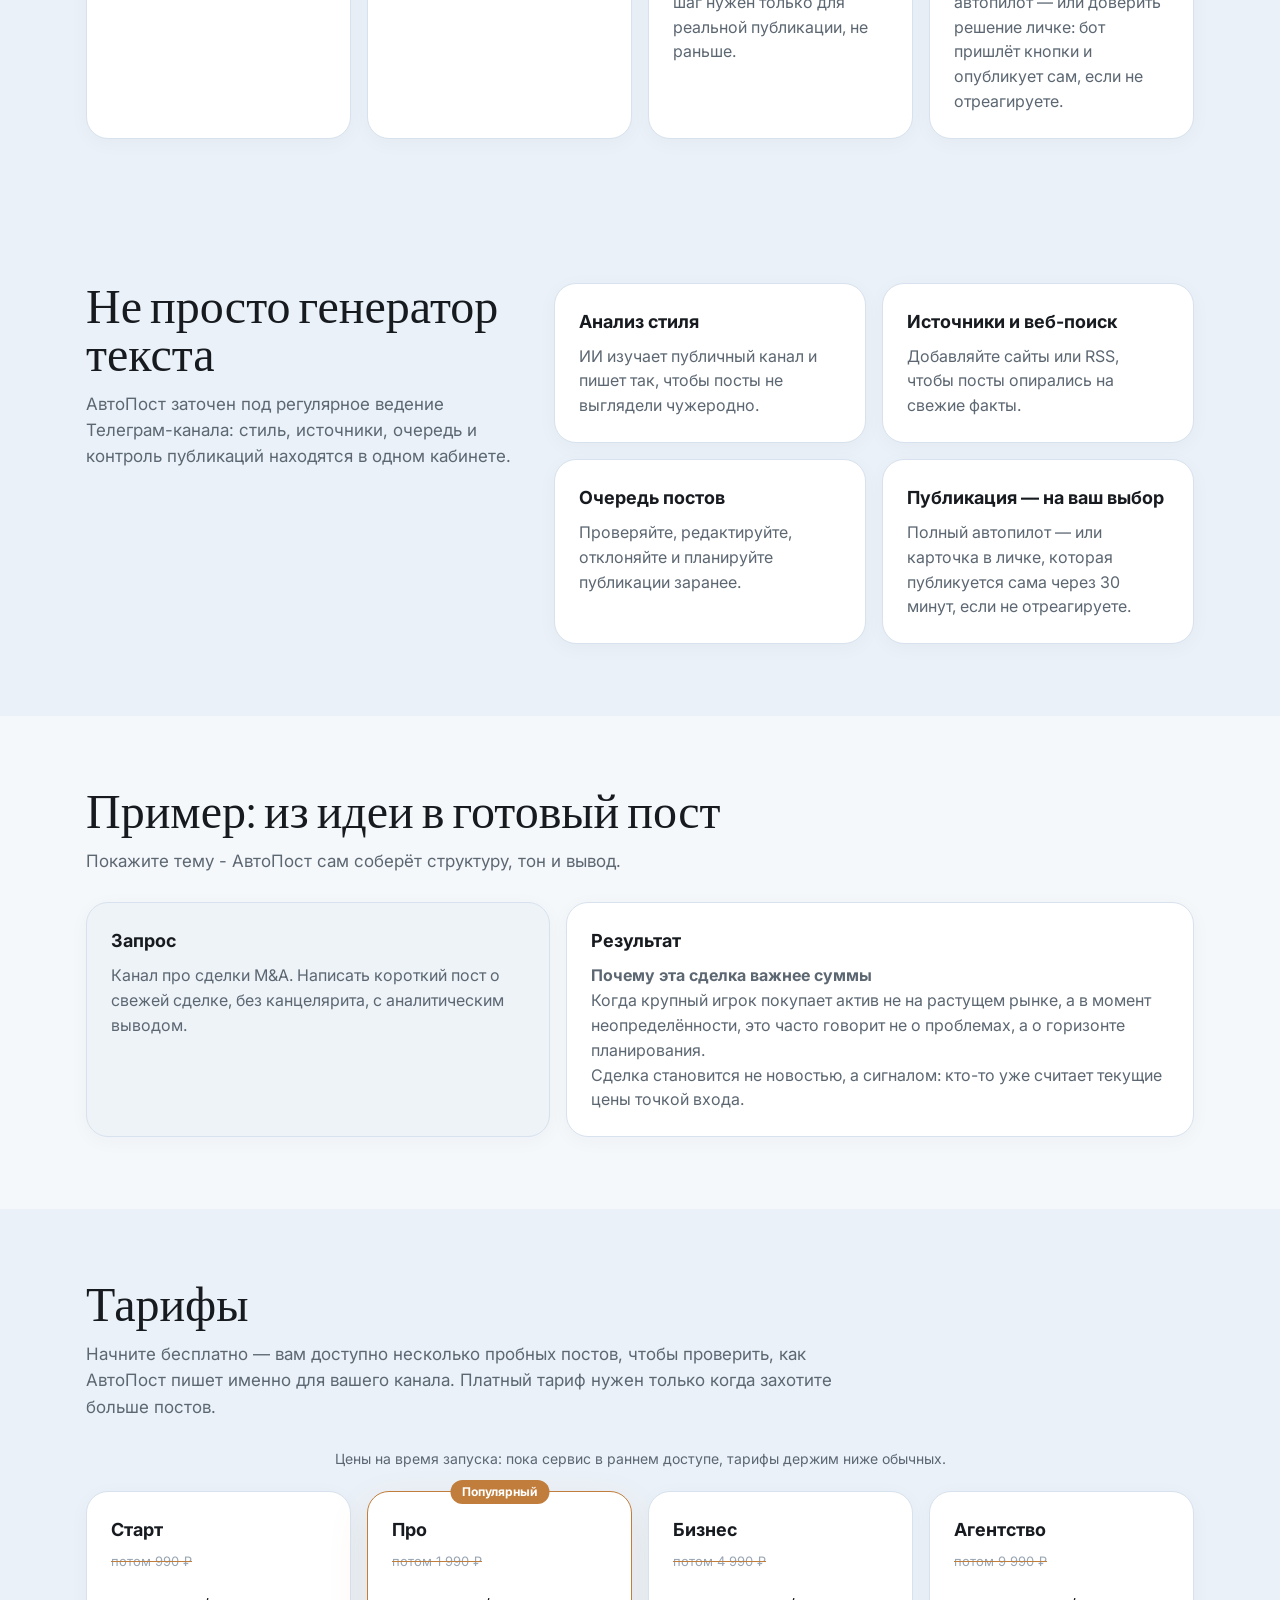
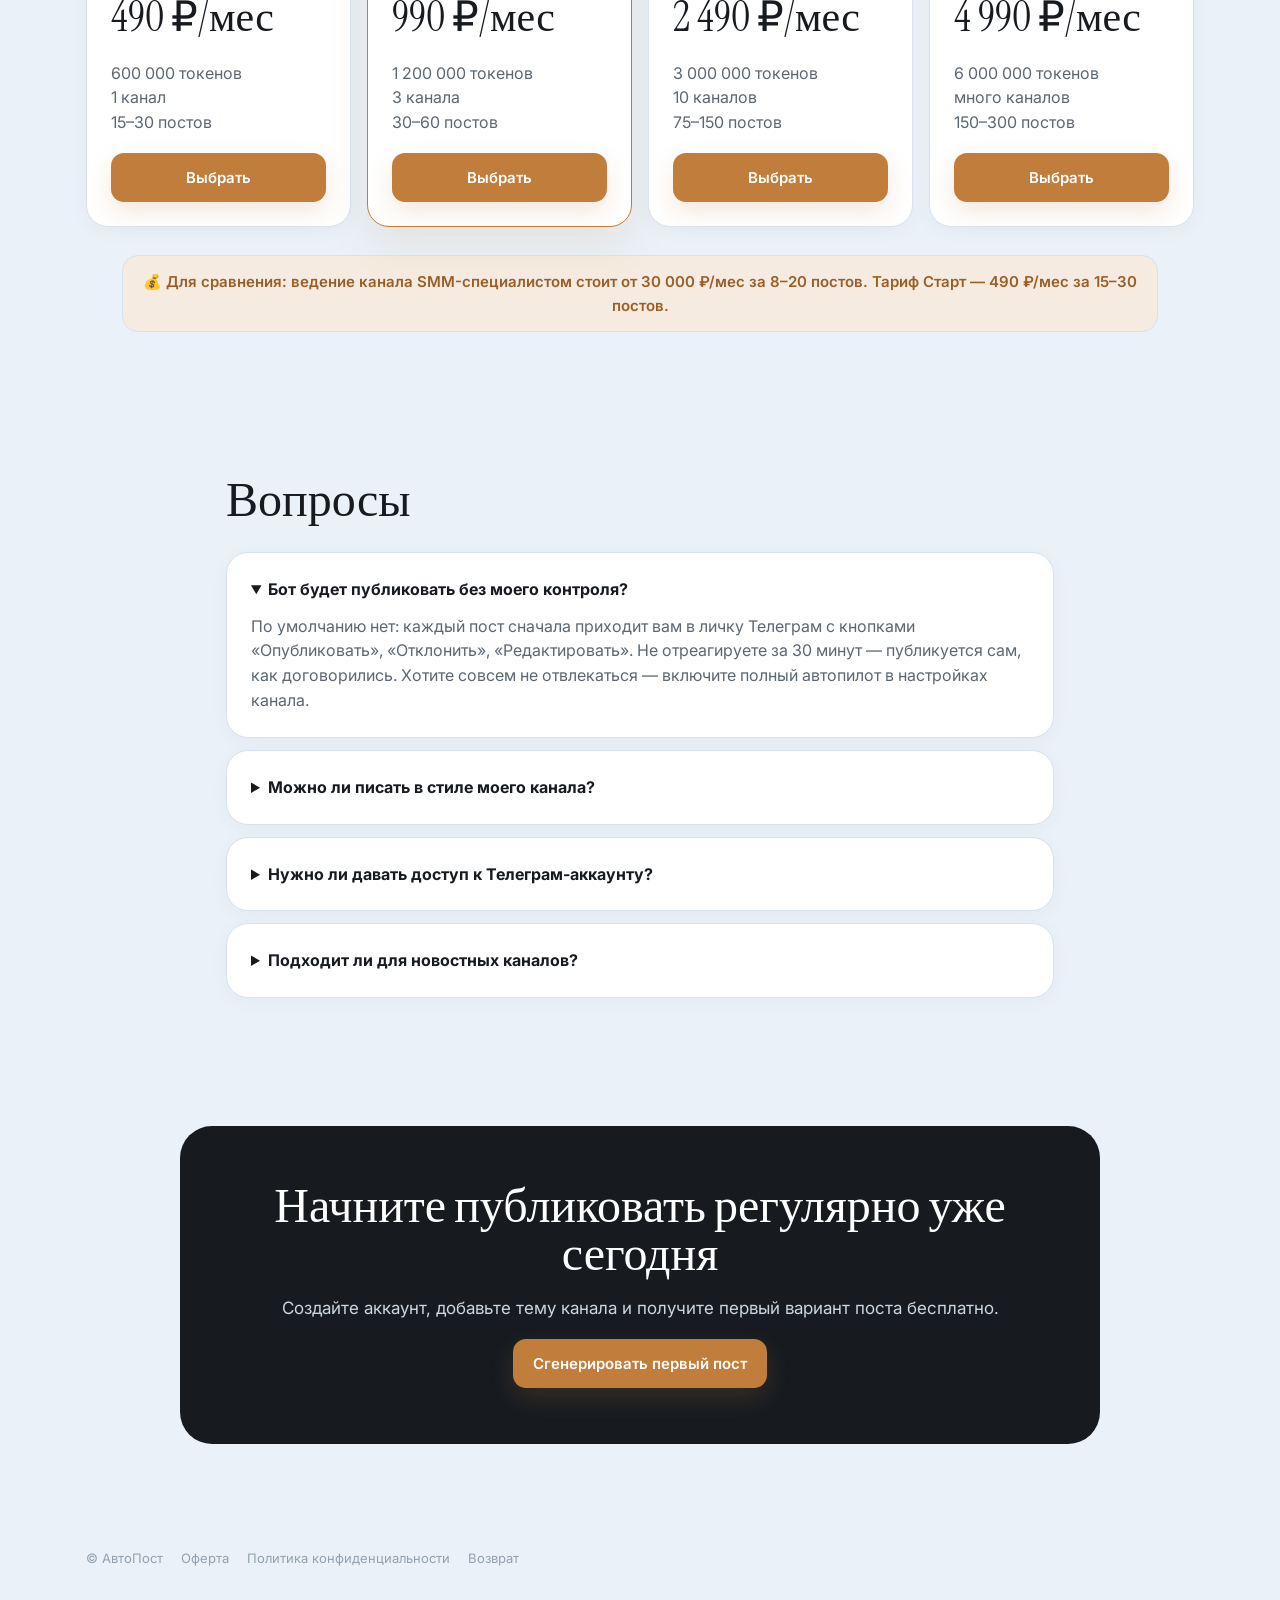
==== commit d9ca3985: "Отвязка карты пользователем и переключатель режима оплаты ЮKassa подключает рекуррентные платежи (бе" ====
--- a/static/landing.html
+++ b/static/landing.html
@@ -139,7 +139,7 @@
         <h2>Тарифы</h2>
         <p>Начните бесплатно — вам доступно несколько пробных постов, чтобы проверить, как АвтоПост пишет именно для вашего канала. Платный тариф нужен только когда захотите больше постов.</p>
       </div>
-      <p class="pricing-note">Цены на время запуска: пока сервис в раннем доступе, тарифы держим ниже обычных. Цена, по которой вы подписались, за вами сохранится.</p>
+      <p class="pricing-note">Цены на время запуска: пока сервис в раннем доступе, тарифы держим ниже обычных.</p>
       <div class="pricing">
         <article><h3>Старт</h3><div class="price-regular">потом 990 ₽</div><div class="price">490 ₽/мес</div><p>600 000 токенов<br>1 канал<br>15–30 постов</p><a class="btn primary" href="/" onclick="trackGoal('tariff_start')">Выбрать</a></article>
         <article class="popular"><div class="badge">Популярный</div><h3>Про</h3><div class="price-regular">потом 1 990 ₽</div><div class="price">990 ₽/мес</div><p>1 200 000 токенов<br>3 канала<br>30–60 постов</p><a class="btn primary" href="/" onclick="trackGoal('tariff_pro')">Выбрать</a></article>
@@ -148,7 +148,7 @@
       </div>
       <div class="trust-bar" style="margin:28px 0 0">
         <p>💰 Для сравнения: ведение канала SMM-специалистом стоит от 30 000 ₽/мес за 8–20 постов. Тариф Старт — 490 ₽/мес за 15–30 постов.</p>
-        <p style="margin-top:8px">Тарифы работают как подписка: оплата списывается автоматически раз в 30 дней, отменить можно в любой момент в личном кабинете.</p>
+        <p style="margin-top:8px" id="sub_note" hidden>Тарифы работают как подписка: оплата списывается автоматически раз в 30 дней, отменить подписку и отвязать карту можно в любой момент в личном кабинете.</p>
       </div>
     </section>
 
@@ -275,5 +275,13 @@
 
     logLandingEvent('landing_view');
   </script>
+<script>
+  // Строку про регулярные списания показываем ТОЛЬКО когда рекуррент реально
+  // включён на сервере. Обещать автосписание, которого нет (ЮKassa ещё не
+  // согласовала опцию), нельзя -- как и умолчать о нём, когда оно есть.
+  fetch("/api/config").then(r=>r.json()).then(c=>{
+    if(c && c.subscription_enabled){ const el=document.getElementById("sub_note"); if(el) el.hidden=false; }
+  }).catch(function(){});
+</script>
 </body>
 </html>
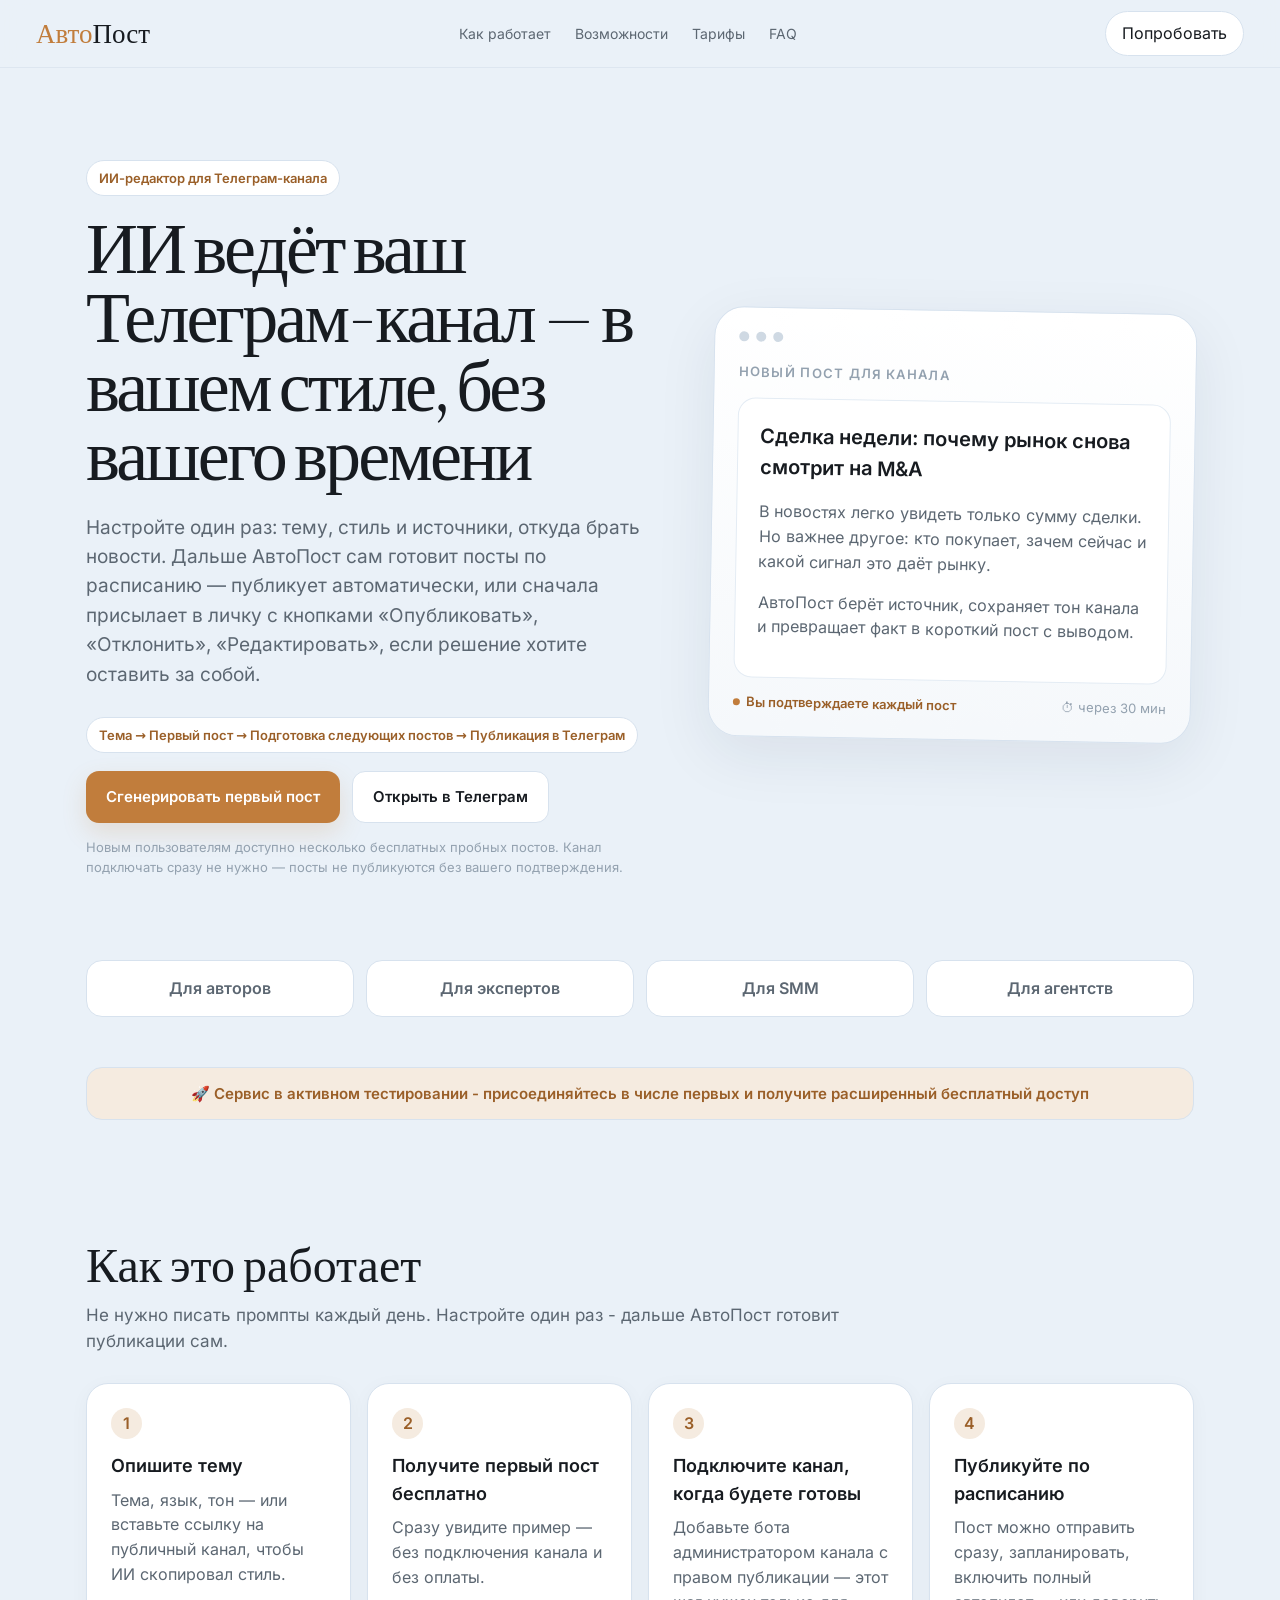
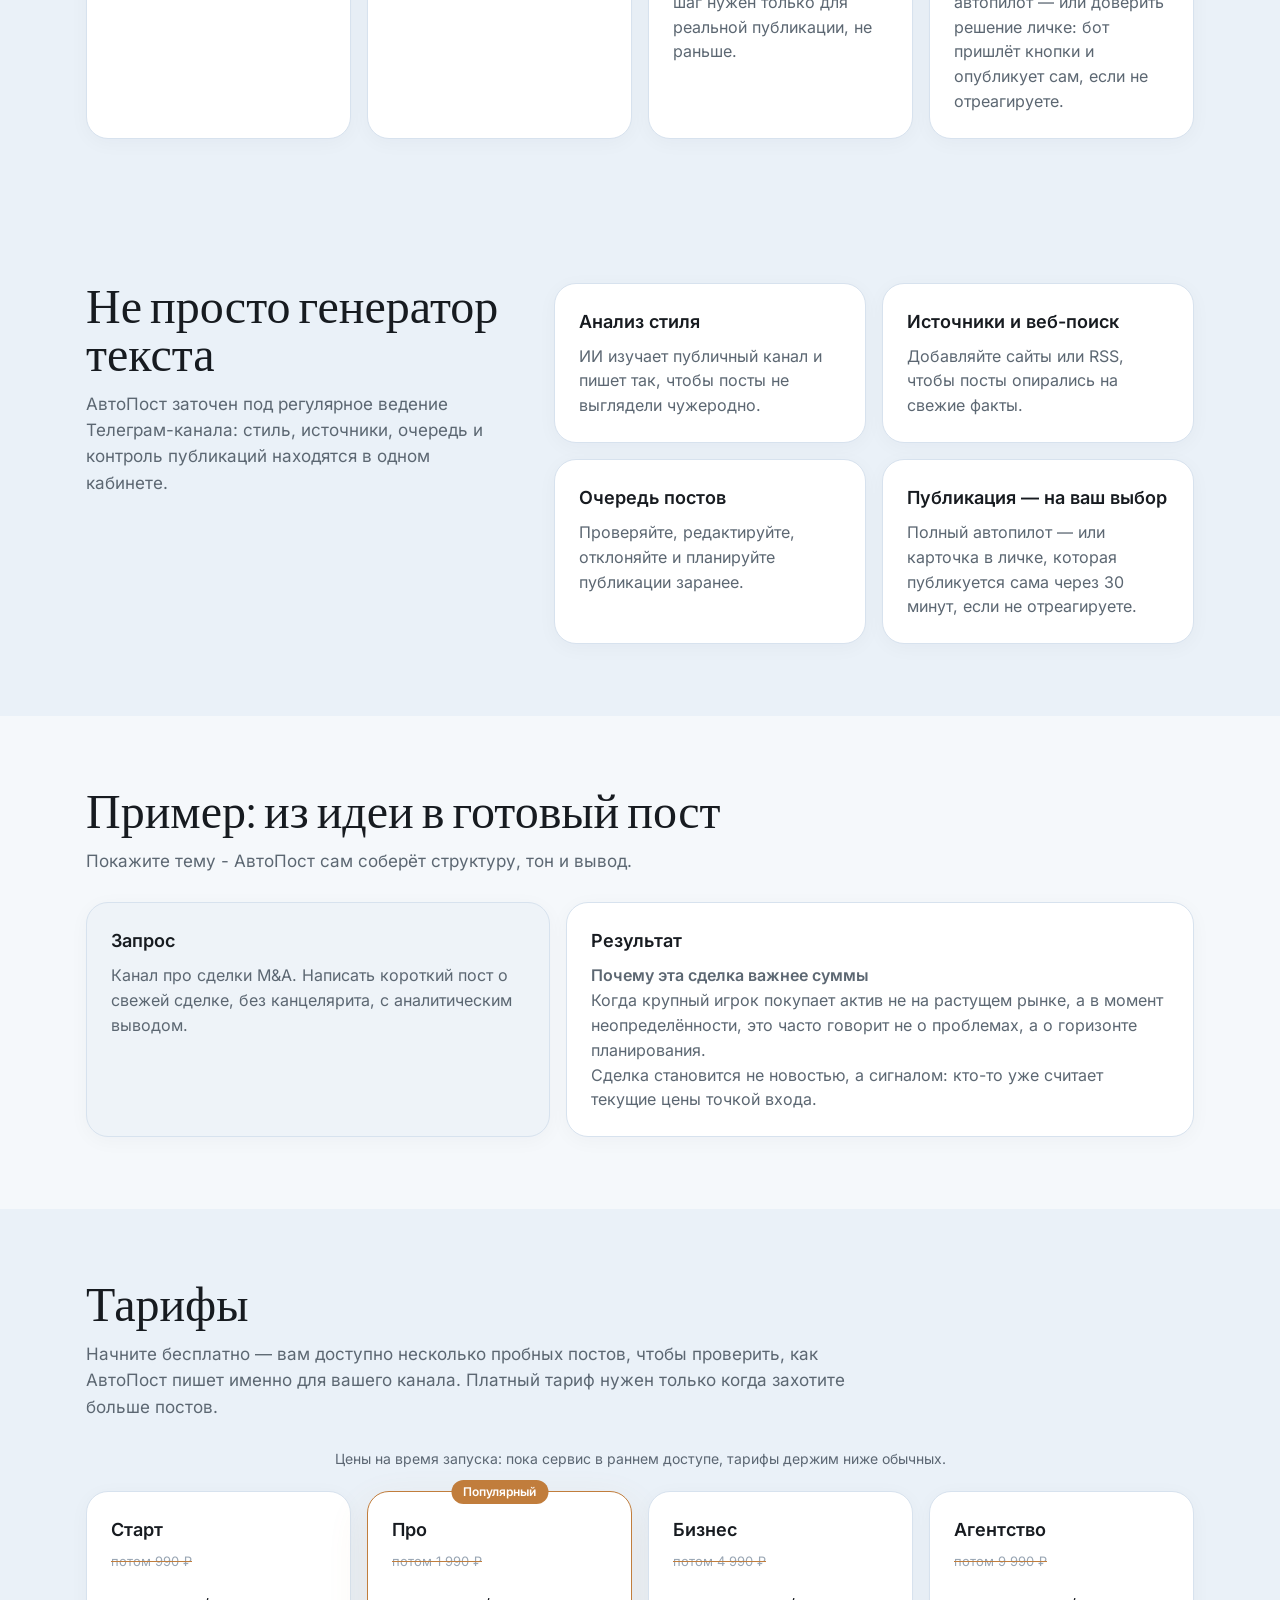
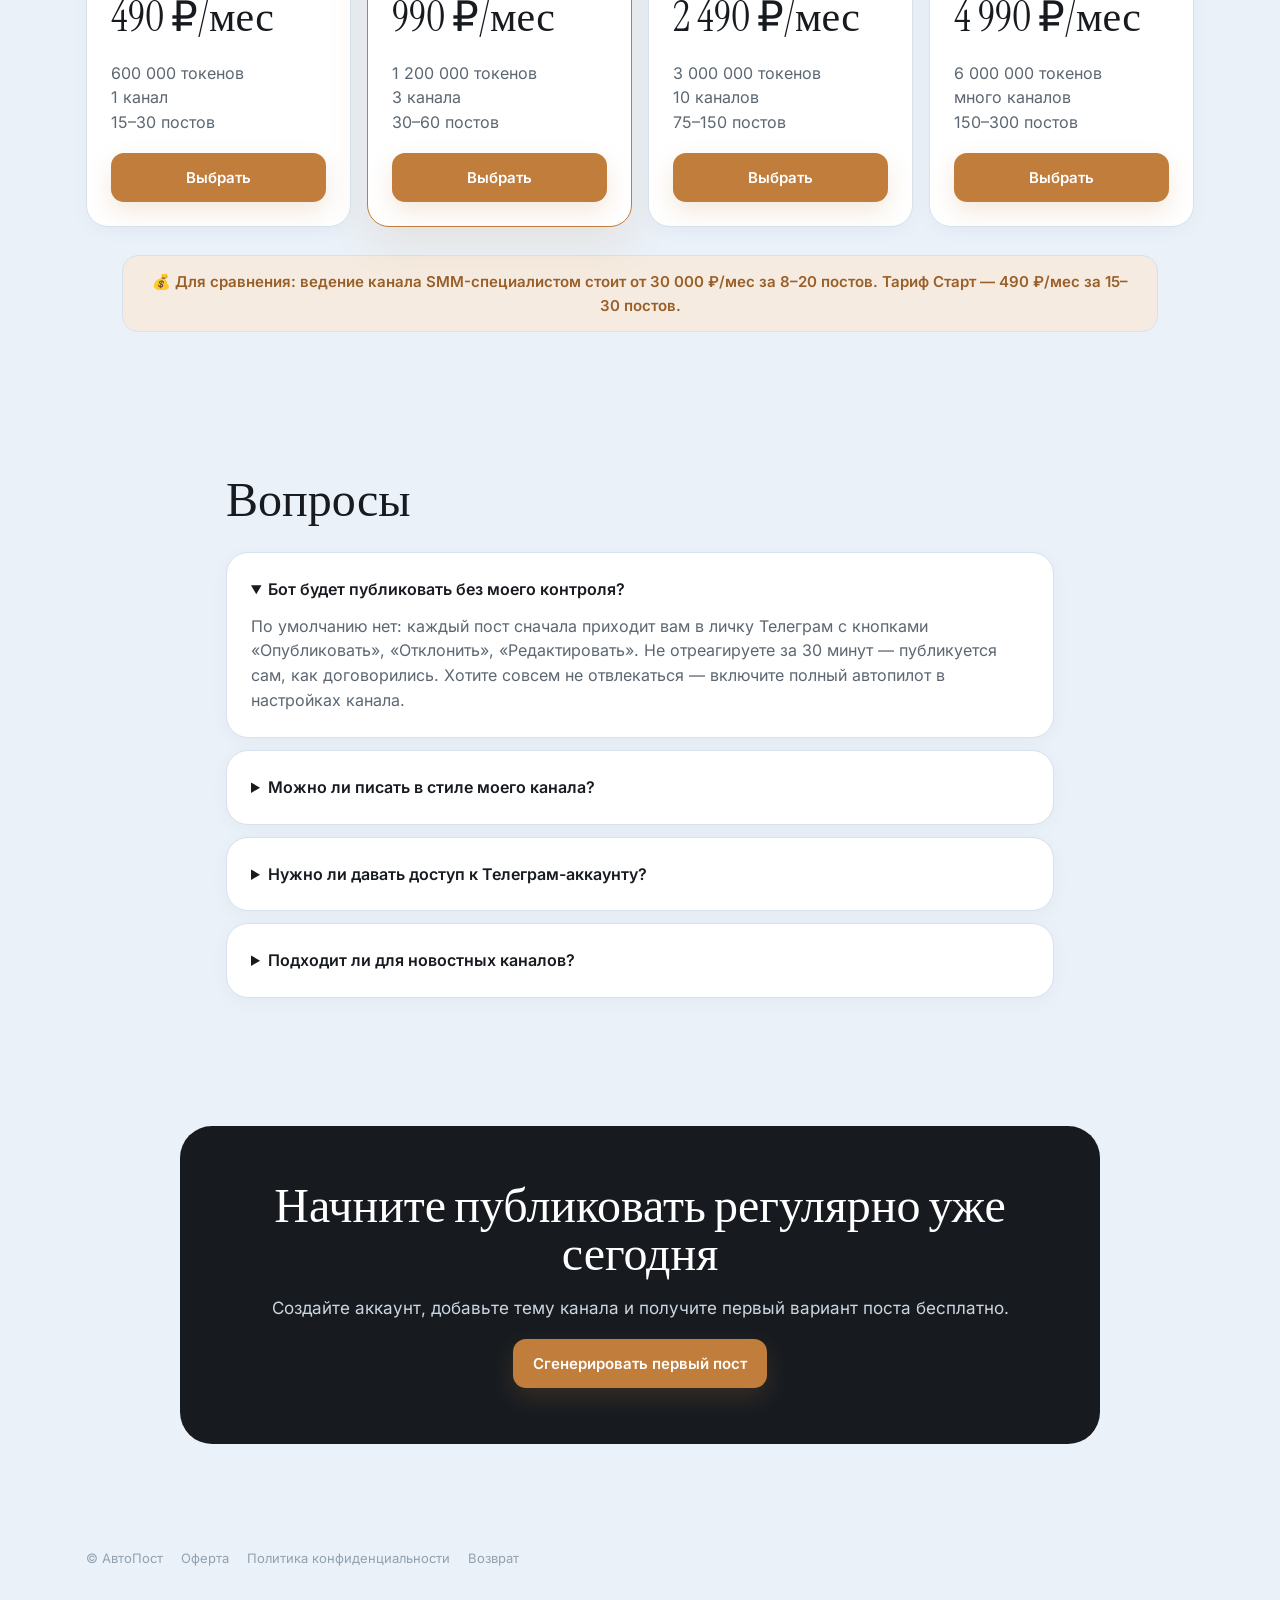
==== commit 612299e9: "Убрать Google Fonts: страницы висели по 25 секунд у пользователей без VPN styles.css и landing.css н" ====
--- a/static/landing.html
+++ b/static/landing.html
@@ -14,6 +14,7 @@
   <meta property="og:site_name" content="АвтоПост">
 
   <title>АвтоПост - ИИ для ведения Телеграм-канала</title>
+  <link rel="stylesheet" href="/static/fonts.css">
   <link rel="stylesheet" href="/static/landing.css">
   <link rel="icon" href="data:image/svg+xml,<svg xmlns='http://www.w3.org/2000/svg' viewBox='0 0 32 32'><text y='26' font-size='26'>✦</text></svg>">
 
--- a/static/fonts.css
+++ b/static/fonts.css
@@ -0,0 +1,286 @@
+/* Шрифты хранятся локально, а не подключаются с fonts.googleapis.com.
+   Раньше styles.css и landing.css начинались с @import на Google Fonts. CSS
+   блокирует отрисовку, а Google из России без VPN недоступен -- браузер ждал
+   таймаута, и страница висела в загрузке у любого посетителя без VPN, то есть
+   практически у всего трафика с рекламы. Теперь внешних зависимостей нет.
+   Шрифты Inter, Instrument Serif и JetBrains Mono распространяются по SIL Open
+   Font License, самостоятельный хостинг разрешён. */
+/* latin-ext */
+@font-face {
+  font-family: 'Instrument Serif';
+  font-style: italic;
+  font-weight: 400;
+  font-display: swap;
+  src: url(/static/fonts/InstrumentSerif-400i-latin-ext.woff2) format('woff2');
+  unicode-range: U+0100-02BA, U+02BD-02C5, U+02C7-02CC, U+02CE-02D7, U+02DD-02FF, U+0304, U+0308, U+0329, U+1D00-1DBF, U+1E00-1E9F, U+1EF2-1EFF, U+2020, U+20A0-20AB, U+20AD-20C0, U+2113, U+2C60-2C7F, U+A720-A7FF;
+}
+
+/* latin */
+@font-face {
+  font-family: 'Instrument Serif';
+  font-style: italic;
+  font-weight: 400;
+  font-display: swap;
+  src: url(/static/fonts/InstrumentSerif-400i-latin.woff2) format('woff2');
+  unicode-range: U+0000-00FF, U+0131, U+0152-0153, U+02BB-02BC, U+02C6, U+02DA, U+02DC, U+0304, U+0308, U+0329, U+2000-206F, U+20AC, U+2122, U+2191, U+2193, U+2212, U+2215, U+FEFF, U+FFFD;
+}
+
+/* latin-ext */
+@font-face {
+  font-family: 'Instrument Serif';
+  font-style: normal;
+  font-weight: 400;
+  font-display: swap;
+  src: url(/static/fonts/InstrumentSerif-400-latin-ext.woff2) format('woff2');
+  unicode-range: U+0100-02BA, U+02BD-02C5, U+02C7-02CC, U+02CE-02D7, U+02DD-02FF, U+0304, U+0308, U+0329, U+1D00-1DBF, U+1E00-1E9F, U+1EF2-1EFF, U+2020, U+20A0-20AB, U+20AD-20C0, U+2113, U+2C60-2C7F, U+A720-A7FF;
+}
+
+/* latin */
+@font-face {
+  font-family: 'Instrument Serif';
+  font-style: normal;
+  font-weight: 400;
+  font-display: swap;
+  src: url(/static/fonts/InstrumentSerif-400-latin.woff2) format('woff2');
+  unicode-range: U+0000-00FF, U+0131, U+0152-0153, U+02BB-02BC, U+02C6, U+02DA, U+02DC, U+0304, U+0308, U+0329, U+2000-206F, U+20AC, U+2122, U+2191, U+2193, U+2212, U+2215, U+FEFF, U+FFFD;
+}
+
+/* cyrillic-ext */
+@font-face {
+  font-family: 'Inter';
+  font-style: normal;
+  font-weight: 300;
+  font-display: swap;
+  src: url(/static/fonts/Inter-300-cyrillic-ext.woff2) format('woff2');
+  unicode-range: U+0460-052F, U+1C80-1C8A, U+20B4, U+2DE0-2DFF, U+A640-A69F, U+FE2E-FE2F;
+}
+
+/* cyrillic */
+@font-face {
+  font-family: 'Inter';
+  font-style: normal;
+  font-weight: 300;
+  font-display: swap;
+  src: url(/static/fonts/Inter-300-cyrillic.woff2) format('woff2');
+  unicode-range: U+0301, U+0400-045F, U+0490-0491, U+04B0-04B1, U+2116;
+}
+
+/* latin-ext */
+@font-face {
+  font-family: 'Inter';
+  font-style: normal;
+  font-weight: 300;
+  font-display: swap;
+  src: url(/static/fonts/Inter-300-latin-ext.woff2) format('woff2');
+  unicode-range: U+0100-02BA, U+02BD-02C5, U+02C7-02CC, U+02CE-02D7, U+02DD-02FF, U+0304, U+0308, U+0329, U+1D00-1DBF, U+1E00-1E9F, U+1EF2-1EFF, U+2020, U+20A0-20AB, U+20AD-20C0, U+2113, U+2C60-2C7F, U+A720-A7FF;
+}
+
+/* latin */
+@font-face {
+  font-family: 'Inter';
+  font-style: normal;
+  font-weight: 300;
+  font-display: swap;
+  src: url(/static/fonts/Inter-300-latin.woff2) format('woff2');
+  unicode-range: U+0000-00FF, U+0131, U+0152-0153, U+02BB-02BC, U+02C6, U+02DA, U+02DC, U+0304, U+0308, U+0329, U+2000-206F, U+20AC, U+2122, U+2191, U+2193, U+2212, U+2215, U+FEFF, U+FFFD;
+}
+
+/* cyrillic-ext */
+@font-face {
+  font-family: 'Inter';
+  font-style: normal;
+  font-weight: 400;
+  font-display: swap;
+  src: url(/static/fonts/Inter-300-cyrillic-ext.woff2) format('woff2');
+  unicode-range: U+0460-052F, U+1C80-1C8A, U+20B4, U+2DE0-2DFF, U+A640-A69F, U+FE2E-FE2F;
+}
+
+/* cyrillic */
+@font-face {
+  font-family: 'Inter';
+  font-style: normal;
+  font-weight: 400;
+  font-display: swap;
+  src: url(/static/fonts/Inter-300-cyrillic.woff2) format('woff2');
+  unicode-range: U+0301, U+0400-045F, U+0490-0491, U+04B0-04B1, U+2116;
+}
+
+/* latin-ext */
+@font-face {
+  font-family: 'Inter';
+  font-style: normal;
+  font-weight: 400;
+  font-display: swap;
+  src: url(/static/fonts/Inter-300-latin-ext.woff2) format('woff2');
+  unicode-range: U+0100-02BA, U+02BD-02C5, U+02C7-02CC, U+02CE-02D7, U+02DD-02FF, U+0304, U+0308, U+0329, U+1D00-1DBF, U+1E00-1E9F, U+1EF2-1EFF, U+2020, U+20A0-20AB, U+20AD-20C0, U+2113, U+2C60-2C7F, U+A720-A7FF;
+}
+
+/* latin */
+@font-face {
+  font-family: 'Inter';
+  font-style: normal;
+  font-weight: 400;
+  font-display: swap;
+  src: url(/static/fonts/Inter-300-latin.woff2) format('woff2');
+  unicode-range: U+0000-00FF, U+0131, U+0152-0153, U+02BB-02BC, U+02C6, U+02DA, U+02DC, U+0304, U+0308, U+0329, U+2000-206F, U+20AC, U+2122, U+2191, U+2193, U+2212, U+2215, U+FEFF, U+FFFD;
+}
+
+/* cyrillic-ext */
+@font-face {
+  font-family: 'Inter';
+  font-style: normal;
+  font-weight: 500;
+  font-display: swap;
+  src: url(/static/fonts/Inter-300-cyrillic-ext.woff2) format('woff2');
+  unicode-range: U+0460-052F, U+1C80-1C8A, U+20B4, U+2DE0-2DFF, U+A640-A69F, U+FE2E-FE2F;
+}
+
+/* cyrillic */
+@font-face {
+  font-family: 'Inter';
+  font-style: normal;
+  font-weight: 500;
+  font-display: swap;
+  src: url(/static/fonts/Inter-300-cyrillic.woff2) format('woff2');
+  unicode-range: U+0301, U+0400-045F, U+0490-0491, U+04B0-04B1, U+2116;
+}
+
+/* latin-ext */
+@font-face {
+  font-family: 'Inter';
+  font-style: normal;
+  font-weight: 500;
+  font-display: swap;
+  src: url(/static/fonts/Inter-300-latin-ext.woff2) format('woff2');
+  unicode-range: U+0100-02BA, U+02BD-02C5, U+02C7-02CC, U+02CE-02D7, U+02DD-02FF, U+0304, U+0308, U+0329, U+1D00-1DBF, U+1E00-1E9F, U+1EF2-1EFF, U+2020, U+20A0-20AB, U+20AD-20C0, U+2113, U+2C60-2C7F, U+A720-A7FF;
+}
+
+/* latin */
+@font-face {
+  font-family: 'Inter';
+  font-style: normal;
+  font-weight: 500;
+  font-display: swap;
+  src: url(/static/fonts/Inter-300-latin.woff2) format('woff2');
+  unicode-range: U+0000-00FF, U+0131, U+0152-0153, U+02BB-02BC, U+02C6, U+02DA, U+02DC, U+0304, U+0308, U+0329, U+2000-206F, U+20AC, U+2122, U+2191, U+2193, U+2212, U+2215, U+FEFF, U+FFFD;
+}
+
+/* cyrillic-ext */
+@font-face {
+  font-family: 'Inter';
+  font-style: normal;
+  font-weight: 600;
+  font-display: swap;
+  src: url(/static/fonts/Inter-300-cyrillic-ext.woff2) format('woff2');
+  unicode-range: U+0460-052F, U+1C80-1C8A, U+20B4, U+2DE0-2DFF, U+A640-A69F, U+FE2E-FE2F;
+}
+
+/* cyrillic */
+@font-face {
+  font-family: 'Inter';
+  font-style: normal;
+  font-weight: 600;
+  font-display: swap;
+  src: url(/static/fonts/Inter-300-cyrillic.woff2) format('woff2');
+  unicode-range: U+0301, U+0400-045F, U+0490-0491, U+04B0-04B1, U+2116;
+}
+
+/* latin-ext */
+@font-face {
+  font-family: 'Inter';
+  font-style: normal;
+  font-weight: 600;
+  font-display: swap;
+  src: url(/static/fonts/Inter-300-latin-ext.woff2) format('woff2');
+  unicode-range: U+0100-02BA, U+02BD-02C5, U+02C7-02CC, U+02CE-02D7, U+02DD-02FF, U+0304, U+0308, U+0329, U+1D00-1DBF, U+1E00-1E9F, U+1EF2-1EFF, U+2020, U+20A0-20AB, U+20AD-20C0, U+2113, U+2C60-2C7F, U+A720-A7FF;
+}
+
+/* latin */
+@font-face {
+  font-family: 'Inter';
+  font-style: normal;
+  font-weight: 600;
+  font-display: swap;
+  src: url(/static/fonts/Inter-300-latin.woff2) format('woff2');
+  unicode-range: U+0000-00FF, U+0131, U+0152-0153, U+02BB-02BC, U+02C6, U+02DA, U+02DC, U+0304, U+0308, U+0329, U+2000-206F, U+20AC, U+2122, U+2191, U+2193, U+2212, U+2215, U+FEFF, U+FFFD;
+}
+
+/* cyrillic-ext */
+@font-face {
+  font-family: 'JetBrains Mono';
+  font-style: normal;
+  font-weight: 400;
+  font-display: swap;
+  src: url(/static/fonts/JetBrainsMono-400-cyrillic-ext.woff2) format('woff2');
+  unicode-range: U+0460-052F, U+1C80-1C8A, U+20B4, U+2DE0-2DFF, U+A640-A69F, U+FE2E-FE2F;
+}
+
+/* cyrillic */
+@font-face {
+  font-family: 'JetBrains Mono';
+  font-style: normal;
+  font-weight: 400;
+  font-display: swap;
+  src: url(/static/fonts/JetBrainsMono-400-cyrillic.woff2) format('woff2');
+  unicode-range: U+0301, U+0400-045F, U+0490-0491, U+04B0-04B1, U+2116;
+}
+
+/* latin-ext */
+@font-face {
+  font-family: 'JetBrains Mono';
+  font-style: normal;
+  font-weight: 400;
+  font-display: swap;
+  src: url(/static/fonts/JetBrainsMono-400-latin-ext.woff2) format('woff2');
+  unicode-range: U+0100-02BA, U+02BD-02C5, U+02C7-02CC, U+02CE-02D7, U+02DD-02FF, U+0304, U+0308, U+0329, U+1D00-1DBF, U+1E00-1E9F, U+1EF2-1EFF, U+2020, U+20A0-20AB, U+20AD-20C0, U+2113, U+2C60-2C7F, U+A720-A7FF;
+}
+
+/* latin */
+@font-face {
+  font-family: 'JetBrains Mono';
+  font-style: normal;
+  font-weight: 400;
+  font-display: swap;
+  src: url(/static/fonts/JetBrainsMono-400-latin.woff2) format('woff2');
+  unicode-range: U+0000-00FF, U+0131, U+0152-0153, U+02BB-02BC, U+02C6, U+02DA, U+02DC, U+0304, U+0308, U+0329, U+2000-206F, U+20AC, U+2122, U+2191, U+2193, U+2212, U+2215, U+FEFF, U+FFFD;
+}
+
+/* cyrillic-ext */
+@font-face {
+  font-family: 'JetBrains Mono';
+  font-style: normal;
+  font-weight: 500;
+  font-display: swap;
+  src: url(/static/fonts/JetBrainsMono-400-cyrillic-ext.woff2) format('woff2');
+  unicode-range: U+0460-052F, U+1C80-1C8A, U+20B4, U+2DE0-2DFF, U+A640-A69F, U+FE2E-FE2F;
+}
+
+/* cyrillic */
+@font-face {
+  font-family: 'JetBrains Mono';
+  font-style: normal;
+  font-weight: 500;
+  font-display: swap;
+  src: url(/static/fonts/JetBrainsMono-400-cyrillic.woff2) format('woff2');
+  unicode-range: U+0301, U+0400-045F, U+0490-0491, U+04B0-04B1, U+2116;
+}
+
+/* latin-ext */
+@font-face {
+  font-family: 'JetBrains Mono';
+  font-style: normal;
+  font-weight: 500;
+  font-display: swap;
+  src: url(/static/fonts/JetBrainsMono-400-latin-ext.woff2) format('woff2');
+  unicode-range: U+0100-02BA, U+02BD-02C5, U+02C7-02CC, U+02CE-02D7, U+02DD-02FF, U+0304, U+0308, U+0329, U+1D00-1DBF, U+1E00-1E9F, U+1EF2-1EFF, U+2020, U+20A0-20AB, U+20AD-20C0, U+2113, U+2C60-2C7F, U+A720-A7FF;
+}
+
+/* latin */
+@font-face {
+  font-family: 'JetBrains Mono';
+  font-style: normal;
+  font-weight: 500;
+  font-display: swap;
+  src: url(/static/fonts/JetBrainsMono-400-latin.woff2) format('woff2');
+  unicode-range: U+0000-00FF, U+0131, U+0152-0153, U+02BB-02BC, U+02C6, U+02DA, U+02DC, U+0304, U+0308, U+0329, U+2000-206F, U+20AC, U+2122, U+2191, U+2193, U+2212, U+2215, U+FEFF, U+FFFD;
+}
--- a/static/landing.css
+++ b/static/landing.css
@@ -1,4 +1,3 @@
-@import url('https://fonts.googleapis.com/css2?family=Instrument+Serif:ital@0;1&family=Inter:wght@300;400;500;600;700&display=swap');
 :root{--bg:#eaf1f8;--paper:#fff;--paper2:#f5f8fb;--text:#171b20;--muted:#5c6772;--faint:#93a1af;--line:#d7e2ee;--soft:#f5ebe0;--accent:#c17d3c;--dark:#9a5f28;--green:#2d8a4e;--radius:22px;--shadow:0 18px 60px rgba(20,40,70,.08)}
 *{box-sizing:border-box}html{scroll-behavior:smooth}body{margin:0;background:var(--bg);color:var(--text);font-family:Inter,system-ui,-apple-system,sans-serif;line-height:1.55}a{color:inherit;text-decoration:none}.nav{position:sticky;top:0;z-index:10;height:68px;padding:0 36px;display:flex;align-items:center;justify-content:space-between;background:rgba(234,241,248,.88);backdrop-filter:blur(14px);border-bottom:1px solid rgba(215,226,238,.7)}.brand{font-family:'Instrument Serif',serif;font-size:27px}.brand span{color:var(--accent)}.nav-links{display:flex;gap:24px;color:var(--muted);font-size:14px}.nav-links a:hover{color:var(--text)}.nav-cta{padding:9px 16px;border:1px solid var(--line);border-radius:999px;background:var(--paper)}main{overflow:hidden}.hero{max-width:1180px;margin:0 auto;padding:92px 36px 54px;display:grid;grid-template-columns:1.08fr .92fr;gap:58px;align-items:center}.eyebrow{display:inline-flex;padding:7px 12px;border:1px solid var(--line);border-radius:999px;background:var(--paper);color:var(--dark);font-size:13px;font-weight:600;margin-bottom:18px}.hero h1{font-family:'Instrument Serif',serif;font-weight:400;font-size:72px;line-height:.96;letter-spacing:-.04em;margin:0 0 22px}.lead{font-size:19px;color:var(--muted);max-width:650px;margin:0 0 28px}.hero-actions{display:flex;gap:12px;flex-wrap:wrap}.btn{display:inline-flex;align-items:center;justify-content:center;border-radius:13px;padding:13px 20px;font-weight:600;font-size:15px;transition:.16s}.btn.primary{background:var(--accent);color:#fff;box-shadow:0 10px 24px rgba(193,125,60,.18)}.btn.primary:hover{background:var(--dark);transform:translateY(-1px)}.btn.secondary{background:var(--paper);border:1px solid var(--line);color:var(--text)}.micro{font-size:13px;color:var(--faint);margin-top:14px}.product-card{background:linear-gradient(180deg,#fff,#f5f8fb);border:1px solid var(--line);border-radius:30px;padding:24px;box-shadow:var(--shadow);transform:rotate(1deg)}.product-top{display:flex;gap:7px;margin-bottom:20px}.product-top span{width:10px;height:10px;border-radius:50%;background:#cfd9e3}.product-title{font-size:13px;text-transform:uppercase;letter-spacing:.1em;color:var(--faint);font-weight:700;margin-bottom:16px}.post-preview{background:#fff;border:1px solid #e4ecf4;border-radius:18px;padding:22px}.post-preview b{font-size:20px}.post-preview p{color:var(--muted)}.status-row{display:flex;justify-content:space-between;align-items:center;gap:12px;margin-top:14px;font-size:13px}.status-row .dot-label{display:inline-flex;align-items:center;gap:6px;color:var(--dark);font-weight:600}.status-row .dot-label i{width:7px;height:7px;border-radius:50%;background:var(--accent);display:inline-block}.status-row .timer-label{color:var(--faint)}.logos{max-width:1180px;margin:0 auto;padding:16px 36px 50px;display:grid;grid-template-columns:repeat(4,1fr);gap:12px}.logos span{text-align:center;padding:15px 10px;background:var(--paper);border:1px solid var(--line);border-radius:16px;color:var(--muted);font-weight:600}.trust-bar{max-width:1180px;margin:0 auto 50px;padding:0 36px}.trust-bar p{text-align:center;background:var(--soft);border:1px solid var(--line);border-radius:16px;padding:14px 20px;color:var(--dark);font-weight:600;font-size:15px;margin:0}.section{max-width:1180px;margin:0 auto;padding:72px 36px}.section-head{max-width:760px;margin-bottom:28px}.section h2,.final-cta h2{font-family:'Instrument Serif',serif;font-size:48px;font-weight:400;line-height:1;margin:0 0 12px}.section-head p,.split>div:first-child p{color:var(--muted);font-size:17px;margin:0}.steps{display:grid;grid-template-columns:repeat(4,1fr);gap:16px}.steps article,.feature-grid div,.demo-box,.pricing article,.faq details{background:var(--paper);border:1px solid var(--line);border-radius:var(--radius);padding:24px;box-shadow:0 4px 20px rgba(20,40,70,.035)}.steps span{display:inline-flex;width:31px;height:31px;border-radius:50%;align-items:center;justify-content:center;background:var(--soft);color:var(--dark);font-weight:700;margin-bottom:13px}.steps h3,.feature-grid h3,.demo-box h3,.pricing h3{margin:0 0 8px;font-size:18px}.steps p,.feature-grid p,.demo-box p,.pricing p,.faq p{margin:0;color:var(--muted)}.split{display:grid;grid-template-columns:.8fr 1.2fr;gap:42px;align-items:start}.feature-grid{display:grid;grid-template-columns:1fr 1fr;gap:16px}.demo{background:var(--paper2);max-width:none}.demo .section-head,.demo-grid{max-width:1108px;margin-left:auto;margin-right:auto}.demo-grid{display:grid;grid-template-columns:.85fr 1.15fr;gap:16px}.demo-box.muted{background:#eef3f8}.pricing{display:grid;grid-template-columns:repeat(4,1fr);gap:16px}.pricing article{position:relative}.pricing .popular{border-color:var(--accent);box-shadow:0 16px 40px rgba(193,125,60,.12)}.badge{position:absolute;top:-12px;left:50%;transform:translateX(-50%);background:var(--accent);color:#fff;border-radius:999px;padding:3px 12px;font-size:12px;font-weight:700}.price{font-family:'Instrument Serif',serif;font-size:42px;margin:12px 0}.pricing .btn{width:100%;margin-top:18px}.faq{max-width:900px}.faq details{margin-bottom:12px}.faq summary{cursor:pointer;font-weight:700}.faq p{margin-top:12px}.faq p a{color:var(--dark);font-weight:600}.faq p a:hover{text-decoration:underline}.final-cta{max-width:920px;margin:44px auto 80px;padding:56px 36px;text-align:center;background:var(--text);color:#fff;border-radius:32px}.final-cta p{color:#ccd6e0;font-size:17px}.footer{max-width:1180px;margin:0 auto;padding:24px 36px 48px;display:flex;gap:18px;flex-wrap:wrap;color:var(--faint);font-size:13px}.footer a:hover{color:var(--text)}
 @media(max-width:900px){.nav{padding:0 18px}.nav-links{display:none}.hero{grid-template-columns:1fr;padding:56px 20px 34px}.hero h1{font-size:48px}.lead{font-size:17px}.product-card{transform:none}.logos,.steps,.split,.feature-grid,.demo-grid,.pricing{grid-template-columns:1fr}.logos,.section{padding-left:20px;padding-right:20px}.section h2,.final-cta h2{font-size:38px}.final-cta{margin:28px 20px 54px}.footer{padding-left:20px}}
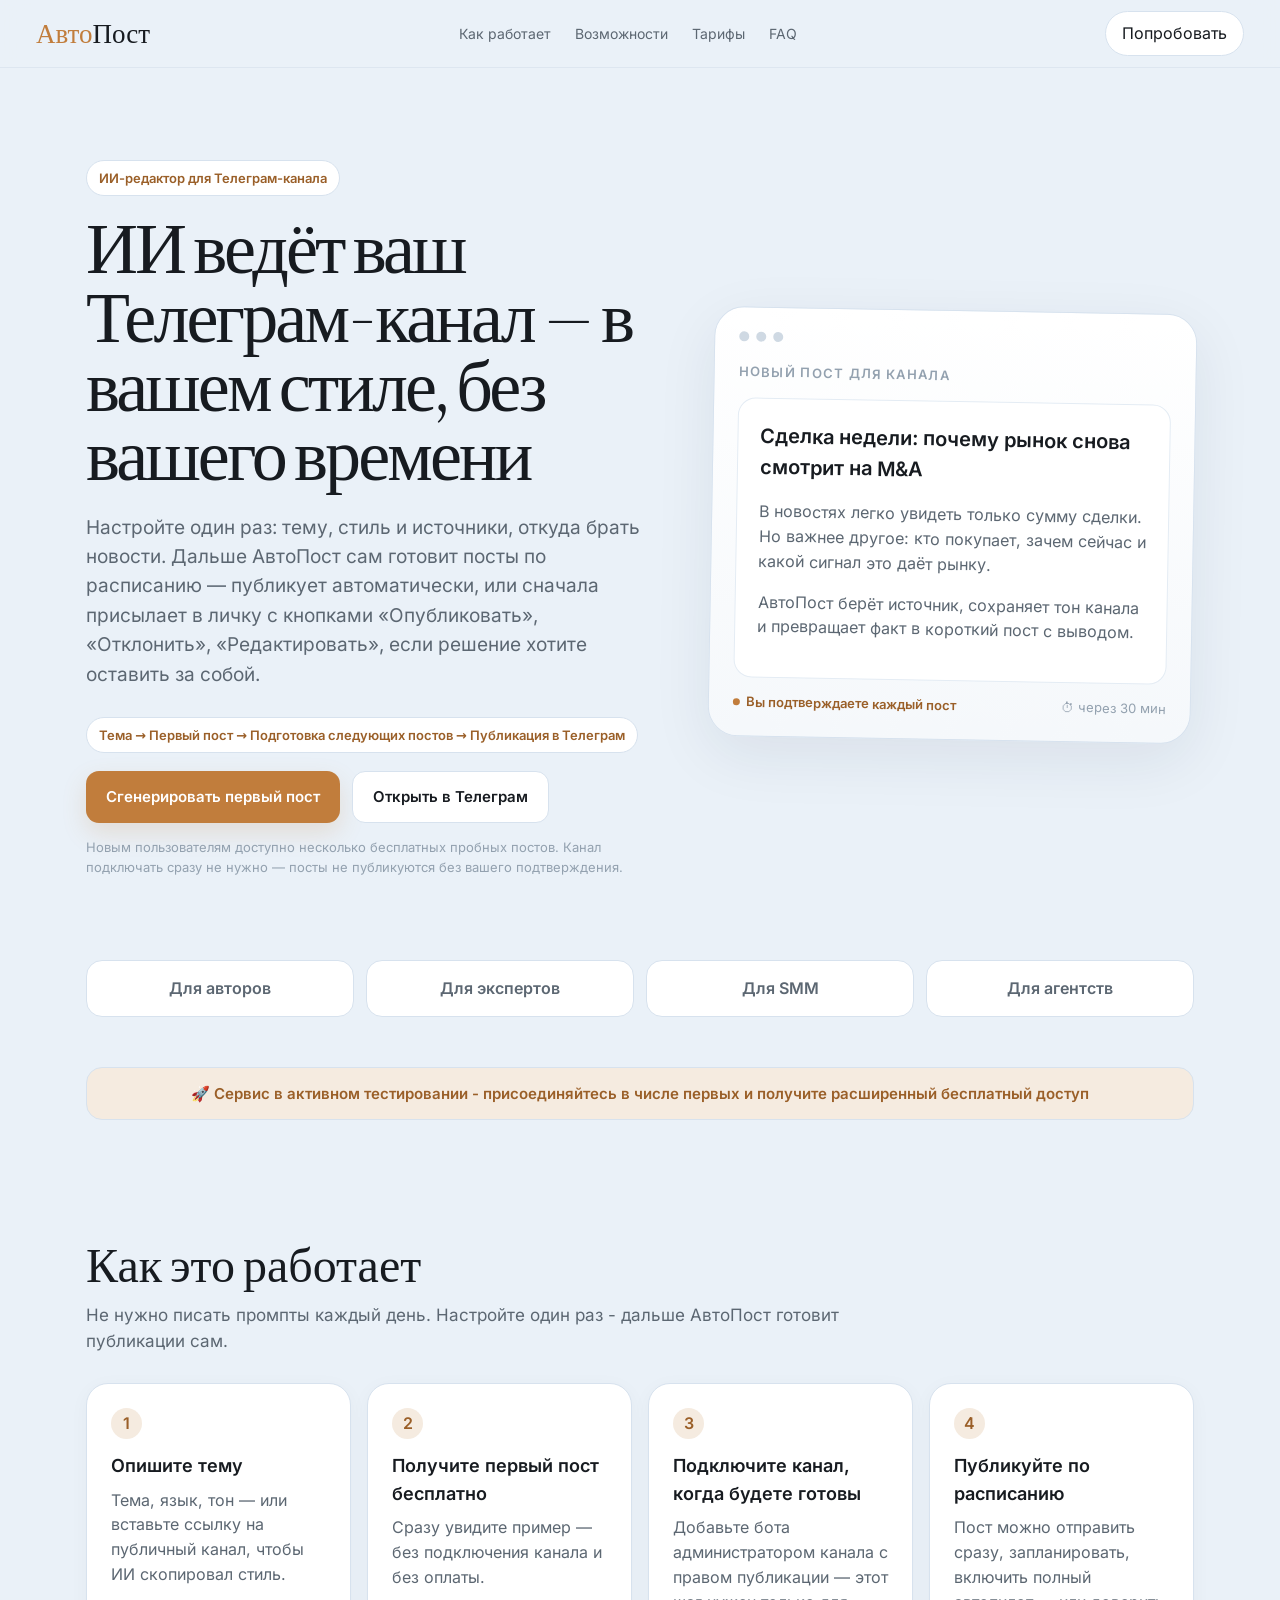
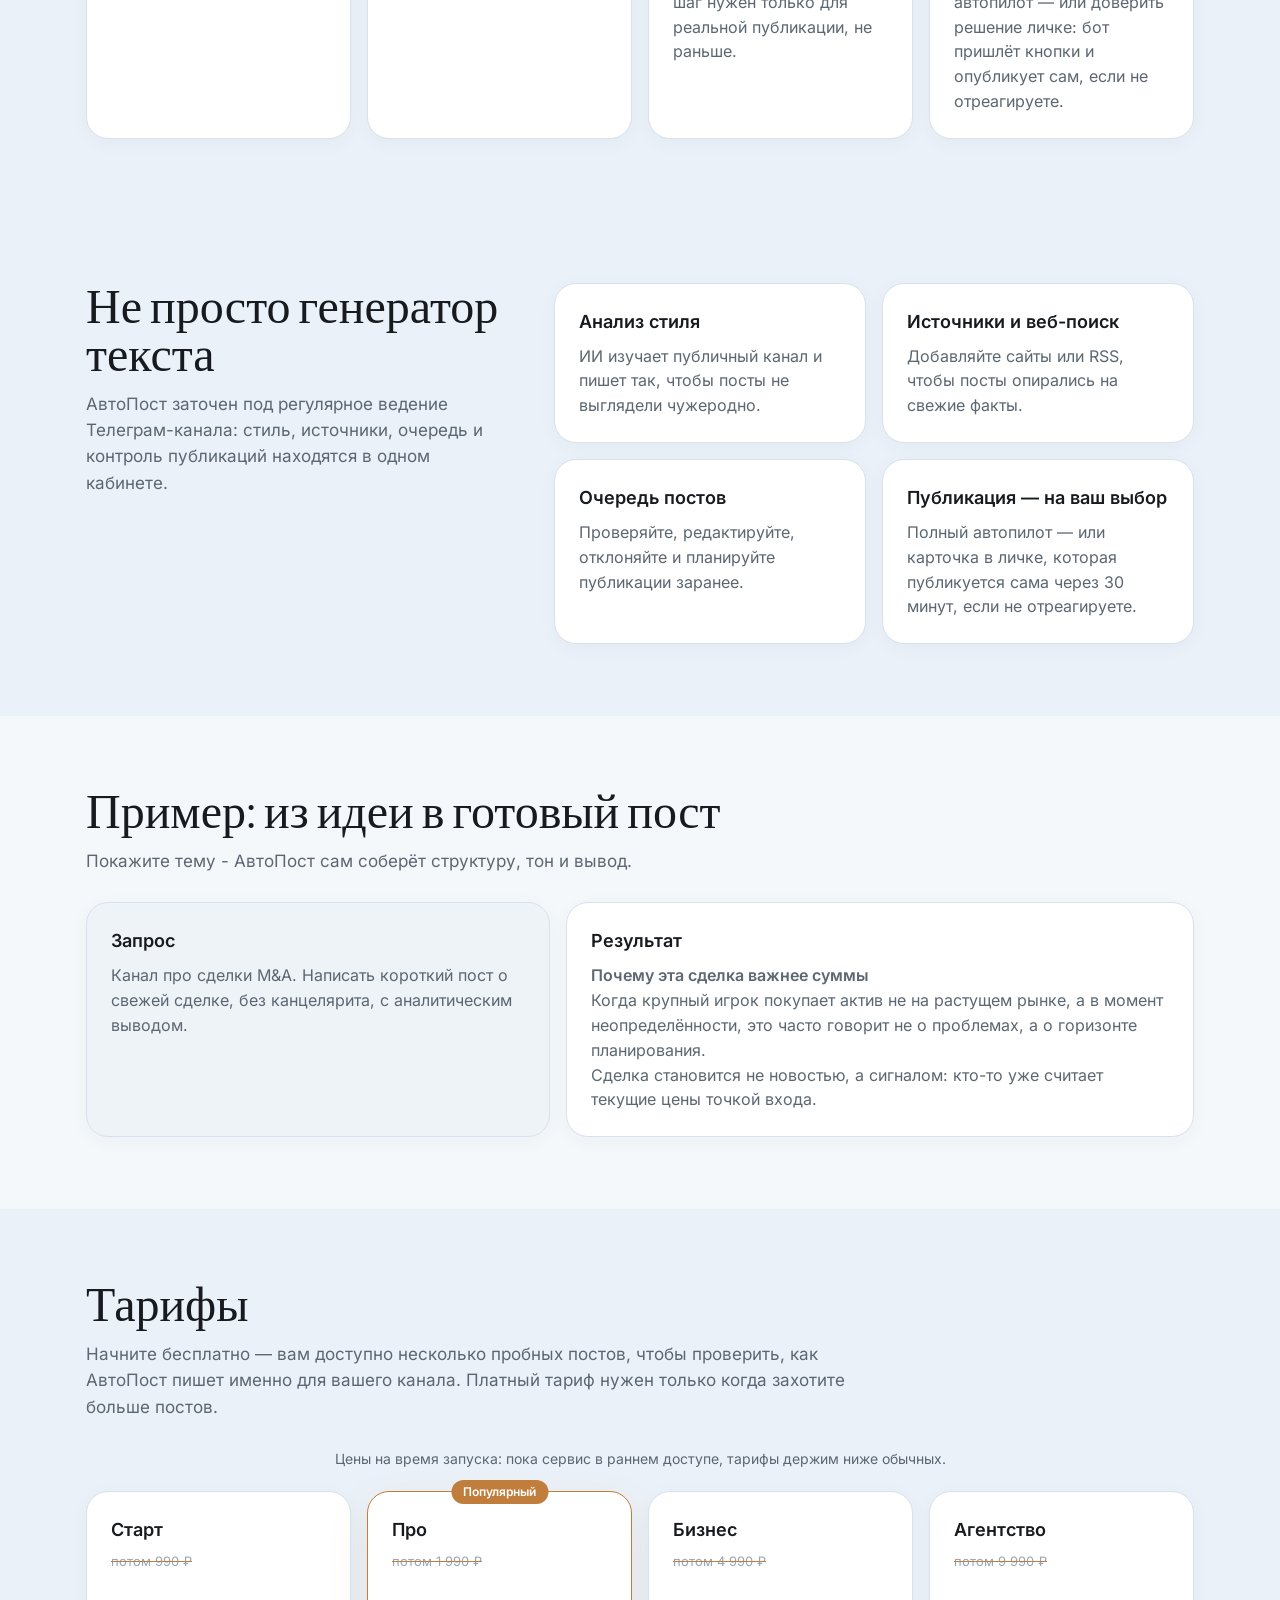
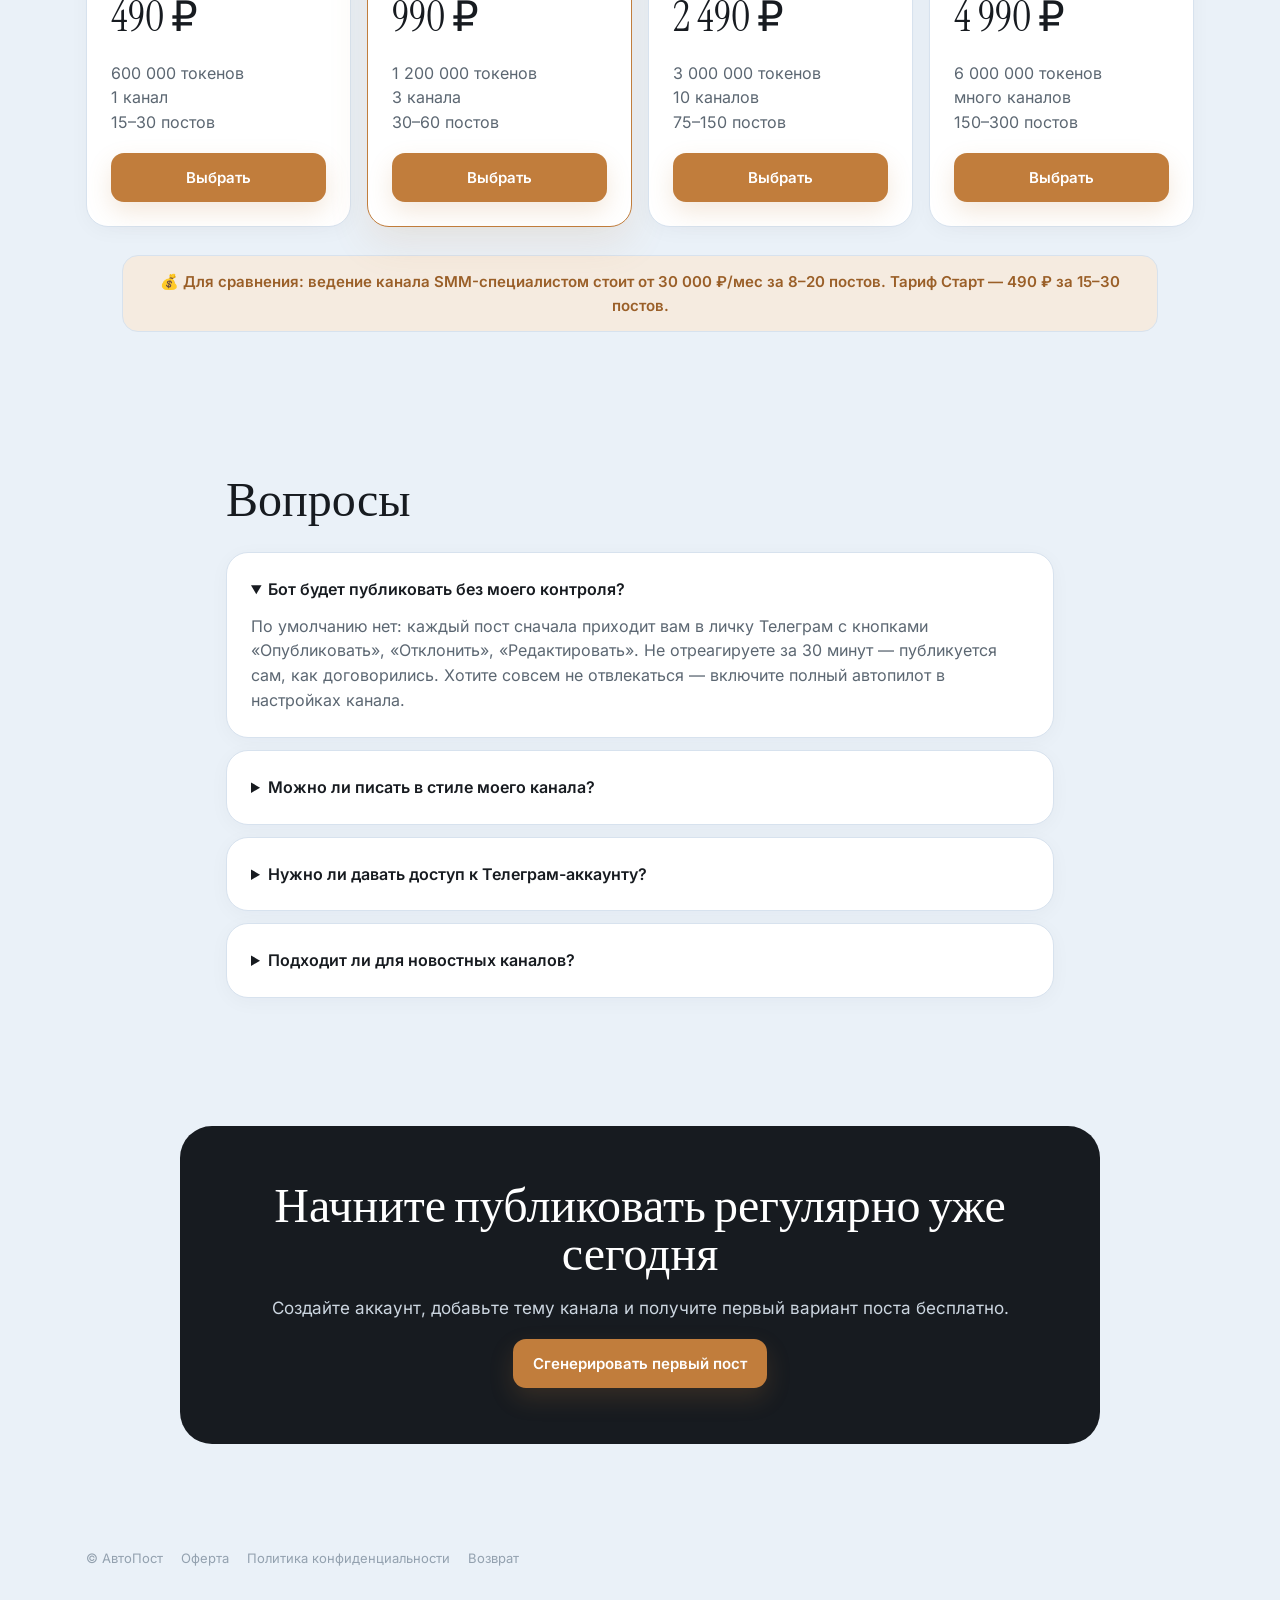
==== commit 97a1432a: "Лендинг обещал ежемесячную цену, а оплата разовая Продолжили сверку обещаний с кодом, теперь на ленд" ====
--- a/static/landing.html
+++ b/static/landing.html
@@ -142,13 +142,13 @@
       </div>
       <p class="pricing-note">Цены на время запуска: пока сервис в раннем доступе, тарифы держим ниже обычных.</p>
       <div class="pricing">
-        <article><h3>Старт</h3><div class="price-regular">потом 990 ₽</div><div class="price">490 ₽/мес</div><p>600 000 токенов<br>1 канал<br>15–30 постов</p><a class="btn primary" href="/" onclick="trackGoal('tariff_start')">Выбрать</a></article>
-        <article class="popular"><div class="badge">Популярный</div><h3>Про</h3><div class="price-regular">потом 1 990 ₽</div><div class="price">990 ₽/мес</div><p>1 200 000 токенов<br>3 канала<br>30–60 постов</p><a class="btn primary" href="/" onclick="trackGoal('tariff_pro')">Выбрать</a></article>
-        <article><h3>Бизнес</h3><div class="price-regular">потом 4 990 ₽</div><div class="price">2 490 ₽/мес</div><p>3 000 000 токенов<br>10 каналов<br>75–150 постов</p><a class="btn primary" href="/" onclick="trackGoal('tariff_business')">Выбрать</a></article>
-        <article><h3>Агентство</h3><div class="price-regular">потом 9 990 ₽</div><div class="price">4 990 ₽/мес</div><p>6 000 000 токенов<br>много каналов<br>150–300 постов</p><a class="btn primary" href="/" onclick="trackGoal('tariff_agency')">Выбрать</a></article>
+        <article><h3>Старт</h3><div class="price-regular">потом 990 ₽</div><div class="price">490 ₽<span class="per-month" hidden>/мес</span></div><p>600 000 токенов<br>1 канал<br>15–30 постов</p><a class="btn primary" href="/" onclick="trackGoal('tariff_start')">Выбрать</a></article>
+        <article class="popular"><div class="badge">Популярный</div><h3>Про</h3><div class="price-regular">потом 1 990 ₽</div><div class="price">990 ₽<span class="per-month" hidden>/мес</span></div><p>1 200 000 токенов<br>3 канала<br>30–60 постов</p><a class="btn primary" href="/" onclick="trackGoal('tariff_pro')">Выбрать</a></article>
+        <article><h3>Бизнес</h3><div class="price-regular">потом 4 990 ₽</div><div class="price">2 490 ₽<span class="per-month" hidden>/мес</span></div><p>3 000 000 токенов<br>10 каналов<br>75–150 постов</p><a class="btn primary" href="/" onclick="trackGoal('tariff_business')">Выбрать</a></article>
+        <article><h3>Агентство</h3><div class="price-regular">потом 9 990 ₽</div><div class="price">4 990 ₽<span class="per-month" hidden>/мес</span></div><p>6 000 000 токенов<br>много каналов<br>150–300 постов</p><a class="btn primary" href="/" onclick="trackGoal('tariff_agency')">Выбрать</a></article>
       </div>
       <div class="trust-bar" style="margin:28px 0 0">
-        <p>💰 Для сравнения: ведение канала SMM-специалистом стоит от 30 000 ₽/мес за 8–20 постов. Тариф Старт — 490 ₽/мес за 15–30 постов.</p>
+        <p>💰 Для сравнения: ведение канала SMM-специалистом стоит от 30 000 ₽/мес за 8–20 постов. Тариф Старт — 490 ₽<span class="per-month" hidden>/мес</span> за 15–30 постов.</p>
         <p style="margin-top:8px" id="sub_note" hidden>Тарифы работают как подписка: оплата списывается автоматически раз в 30 дней, отменить подписку и отвязать карту можно в любой момент в личном кабинете.</p>
       </div>
     </section>
@@ -281,7 +281,14 @@
   // включён на сервере. Обещать автосписание, которого нет (ЮKassa ещё не
   // согласовала опцию), нельзя -- как и умолчать о нём, когда оно есть.
   fetch("/api/config").then(r=>r.json()).then(c=>{
-    if(c && c.subscription_enabled){ const el=document.getElementById("sub_note"); if(el) el.hidden=false; }
+    if(c && c.subscription_enabled){
+      const el=document.getElementById("sub_note"); if(el) el.hidden=false;
+      // «/мес» показываем только когда автосписание действительно включено.
+      // При разовой оплате никакого «в месяц» не существует: человек платит
+      // один раз и получает объём постов. Кабинет так делает давно, лендинг —
+      // нет, и обещал цену за период, которого нет.
+      document.querySelectorAll(".per-month").forEach(function(x){ x.hidden=false; });
+    }
   }).catch(function(){});
 </script>
 </body>
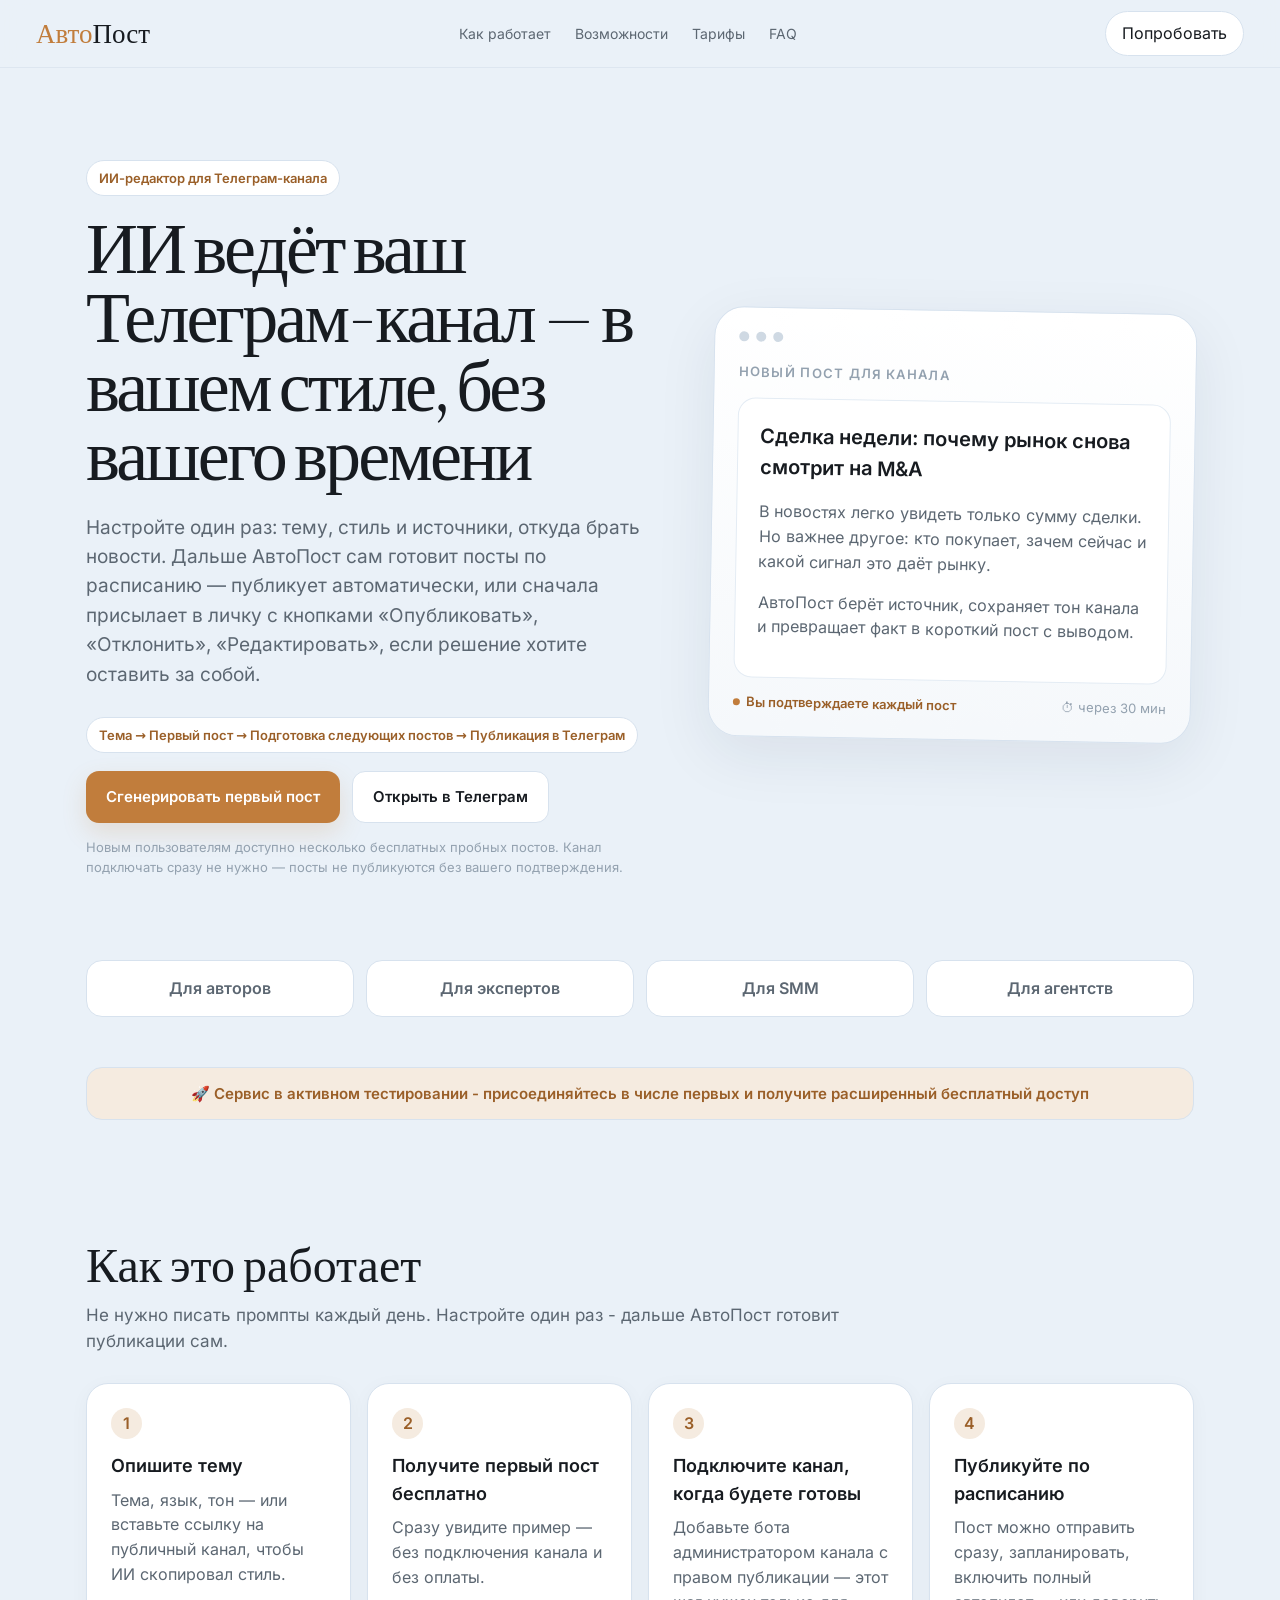
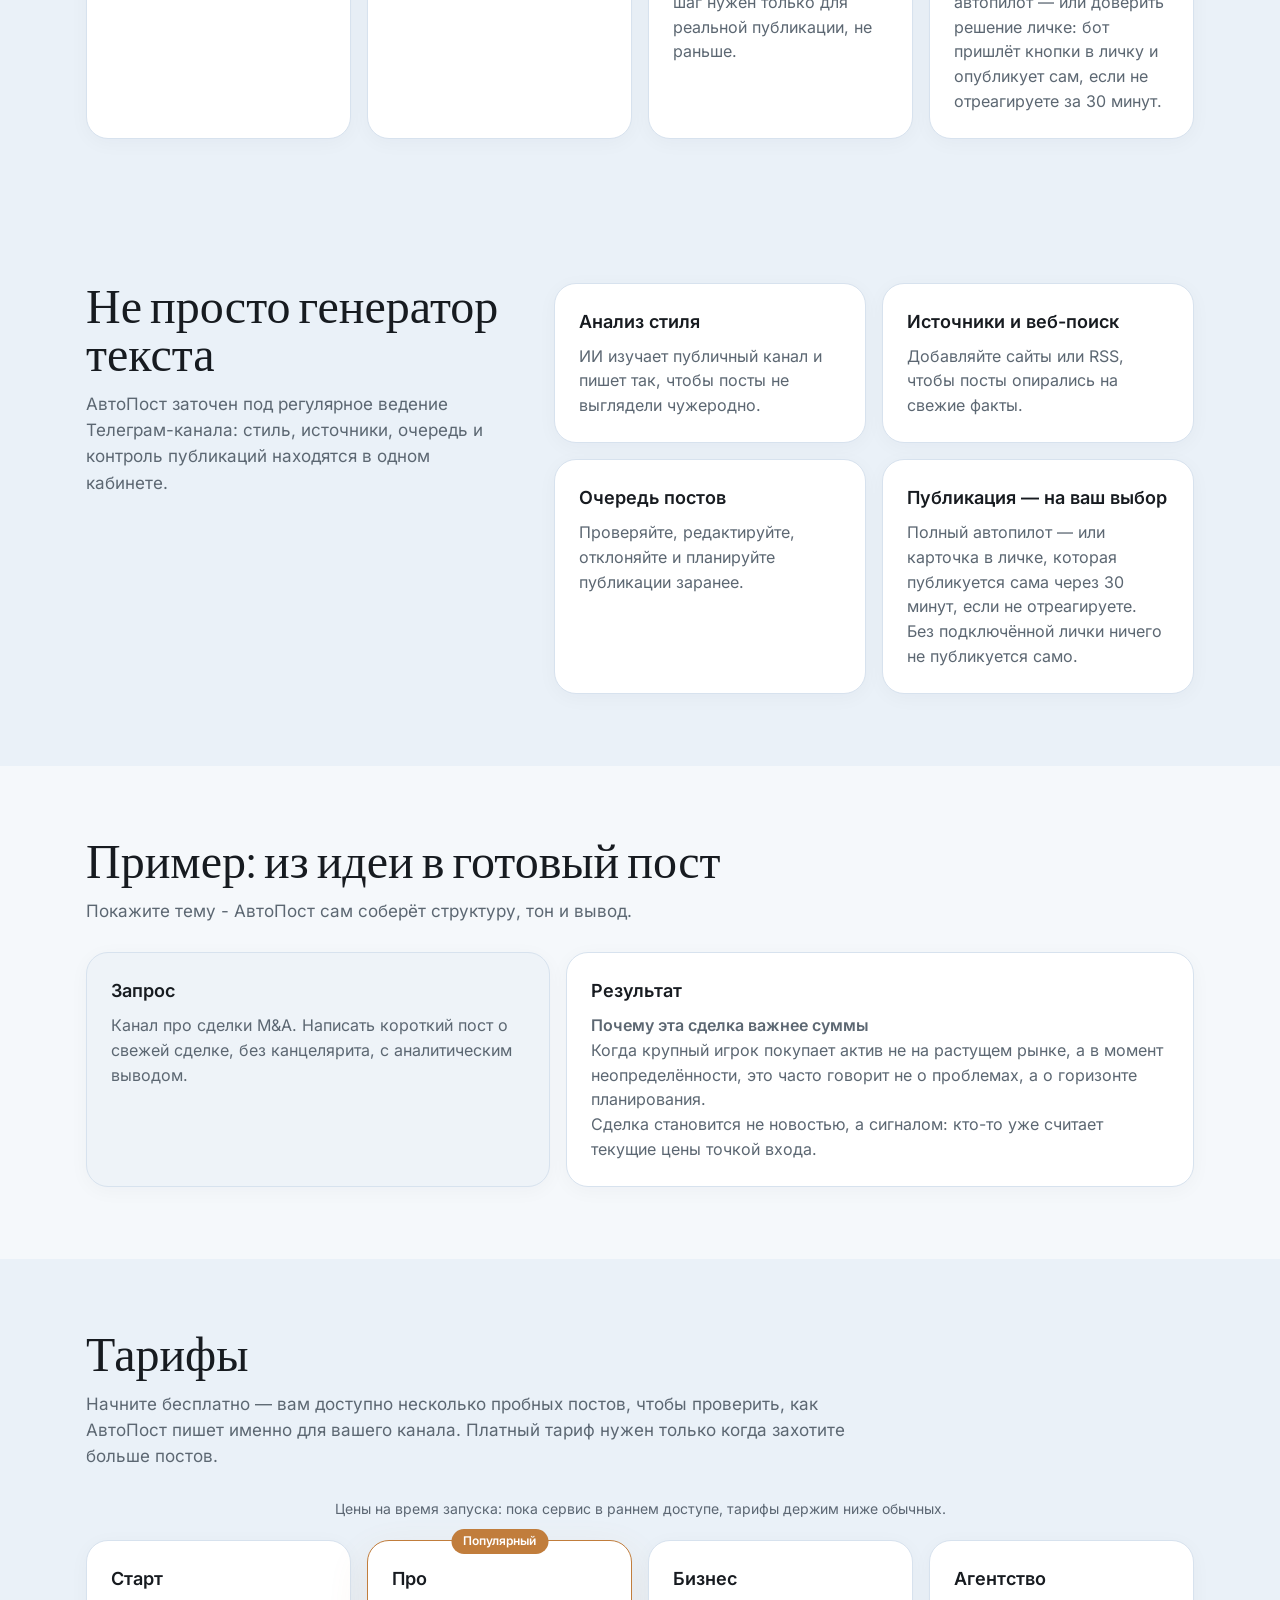
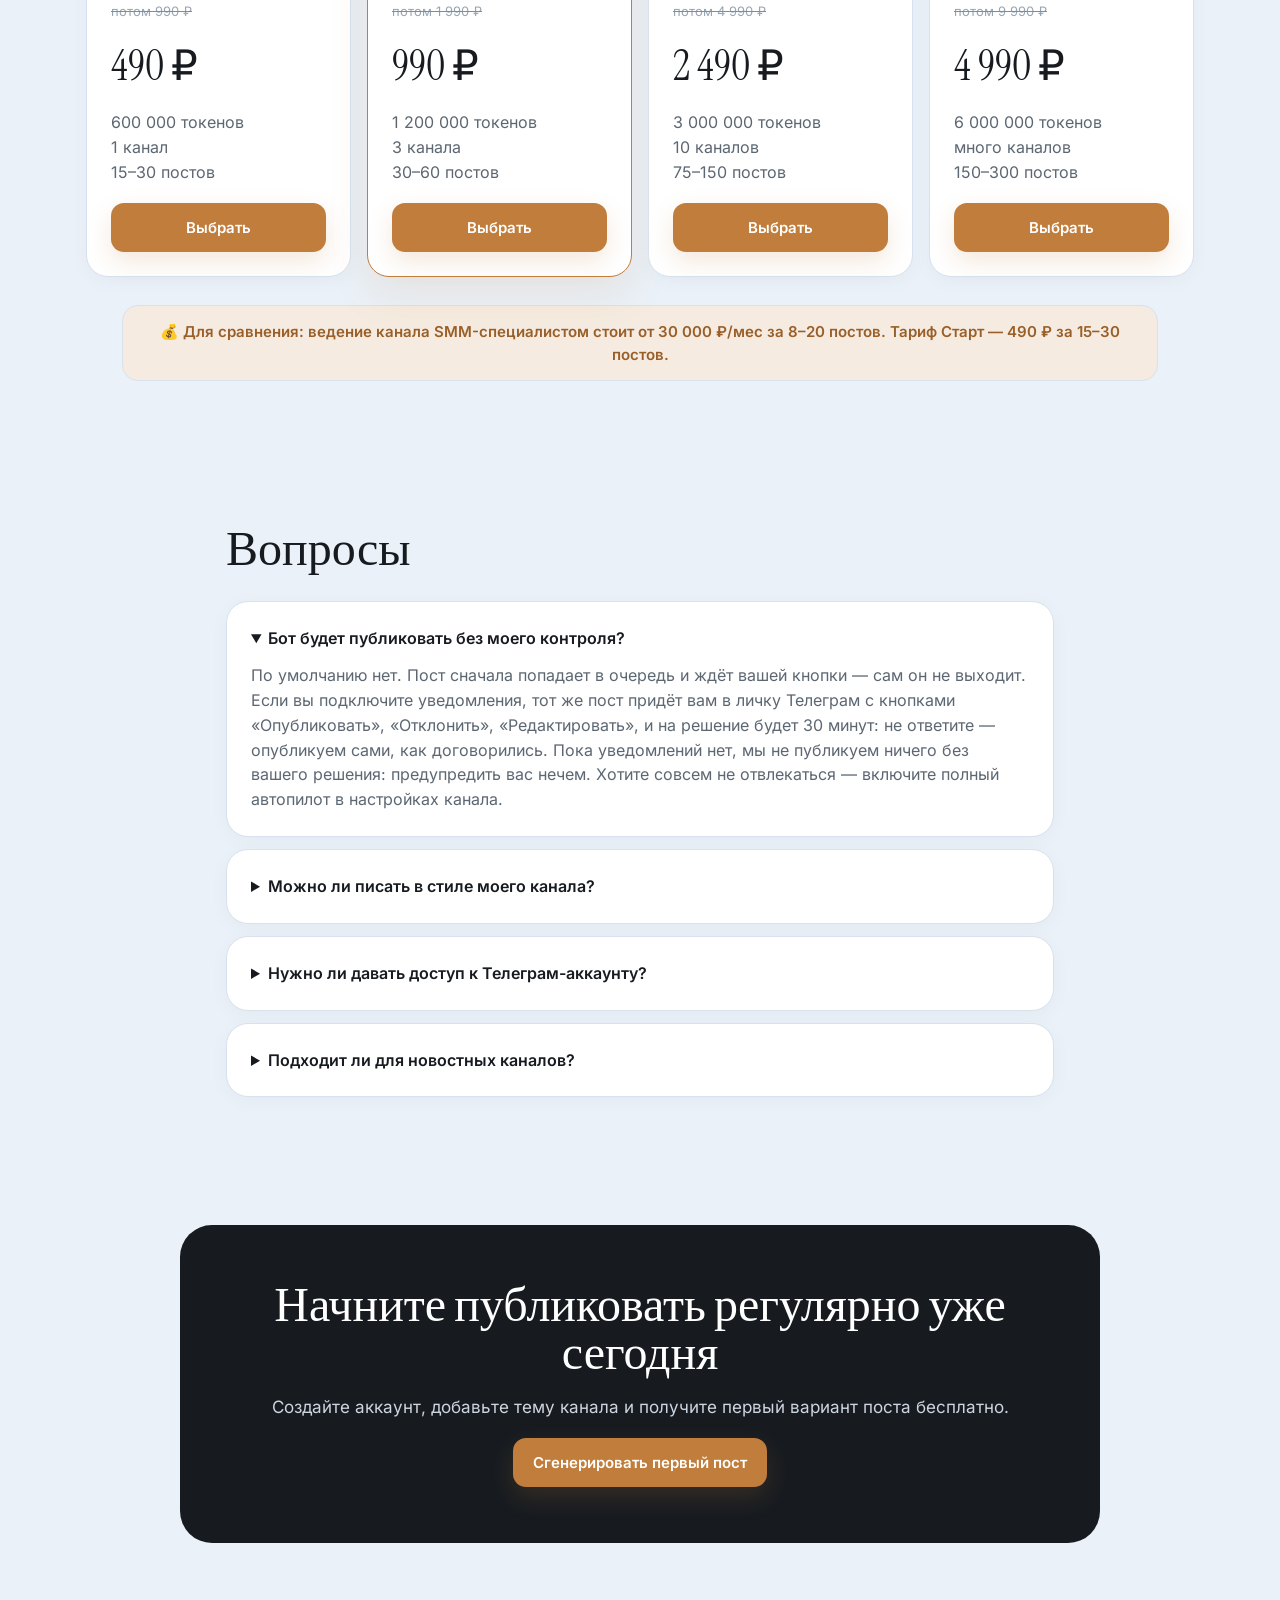
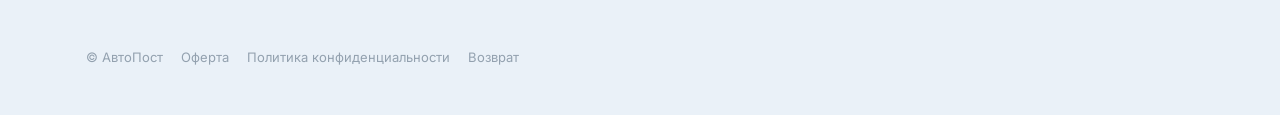
==== commit c35b7217: "Таймер публикации идёт только если мы смогли предупредить Вчера нашли расхождение: PostApproval с де" ====
--- a/static/landing.html
+++ b/static/landing.html
@@ -107,7 +107,7 @@
         <article><span>1</span><h3>Опишите тему</h3><p>Тема, язык, тон — или вставьте ссылку на публичный канал, чтобы ИИ скопировал стиль.</p></article>
         <article><span>2</span><h3>Получите первый пост бесплатно</h3><p>Сразу увидите пример — без подключения канала и без оплаты.</p></article>
         <article><span>3</span><h3>Подключите канал, когда будете готовы</h3><p>Добавьте бота администратором канала с правом публикации — этот шаг нужен только для реальной публикации, не раньше.</p></article>
-        <article><span>4</span><h3>Публикуйте по расписанию</h3><p>Пост можно отправить сразу, запланировать, включить полный автопилот — или доверить решение личке: бот пришлёт кнопки и опубликует сам, если не отреагируете.</p></article>
+        <article><span>4</span><h3>Публикуйте по расписанию</h3><p>Пост можно отправить сразу, запланировать, включить полный автопилот — или доверить решение личке: бот пришлёт кнопки в личку и опубликует сам, если не отреагируете за 30 минут.</p></article>
       </div>
     </section>
 
@@ -120,7 +120,7 @@
         <div><h3>Анализ стиля</h3><p>ИИ изучает публичный канал и пишет так, чтобы посты не выглядели чужеродно.</p></div>
         <div><h3>Источники и веб-поиск</h3><p>Добавляйте сайты или RSS, чтобы посты опирались на свежие факты.</p></div>
         <div><h3>Очередь постов</h3><p>Проверяйте, редактируйте, отклоняйте и планируйте публикации заранее.</p></div>
-        <div><h3>Публикация — на ваш выбор</h3><p>Полный автопилот — или карточка в личке, которая публикуется сама через 30 минут, если не отреагируете.</p></div>
+        <div><h3>Публикация — на ваш выбор</h3><p>Полный автопилот — или карточка в личке, которая публикуется сама через 30 минут, если не отреагируете. Без подключённой лички ничего не публикуется само.</p></div>
       </div>
     </section>
 
@@ -155,7 +155,7 @@
 
     <section id="faq" class="section faq">
       <div class="section-head"><h2>Вопросы</h2></div>
-      <details open><summary>Бот будет публиковать без моего контроля?</summary><p>По умолчанию нет: каждый пост сначала приходит вам в личку Телеграм с кнопками «Опубликовать», «Отклонить», «Редактировать». Не отреагируете за 30 минут — публикуется сам, как договорились. Хотите совсем не отвлекаться — включите полный автопилот в настройках канала.</p></details>
+      <details open><summary>Бот будет публиковать без моего контроля?</summary><p>По умолчанию нет. Пост сначала попадает в очередь и ждёт вашей кнопки — сам он не выходит. Если вы подключите уведомления, тот же пост придёт вам в личку Телеграм с кнопками «Опубликовать», «Отклонить», «Редактировать», и на решение будет 30 минут: не ответите — опубликуем сами, как договорились. Пока уведомлений нет, мы не публикуем ничего без вашего решения: предупредить вас нечем. Хотите совсем не отвлекаться — включите полный автопилот в настройках канала.</p></details>
       <details><summary>Можно ли писать в стиле моего канала?</summary><p>Да. Вставьте ссылку на публичный канал - АвтоПост изучит последние посты и сохранит профиль стиля.</p></details>
       <details><summary>Нужно ли давать доступ к Телеграм-аккаунту?</summary><p>Нет. Достаточно добавить бота администратором канала с правом публикации. <a href="/how-to">Пошаговая инструкция с картинками →</a></p></details>
       <details><summary>Подходит ли для новостных каналов?</summary><p>Да. Можно добавить источники, включить веб-поиск и генерировать посты по свежим событиям.</p></details>
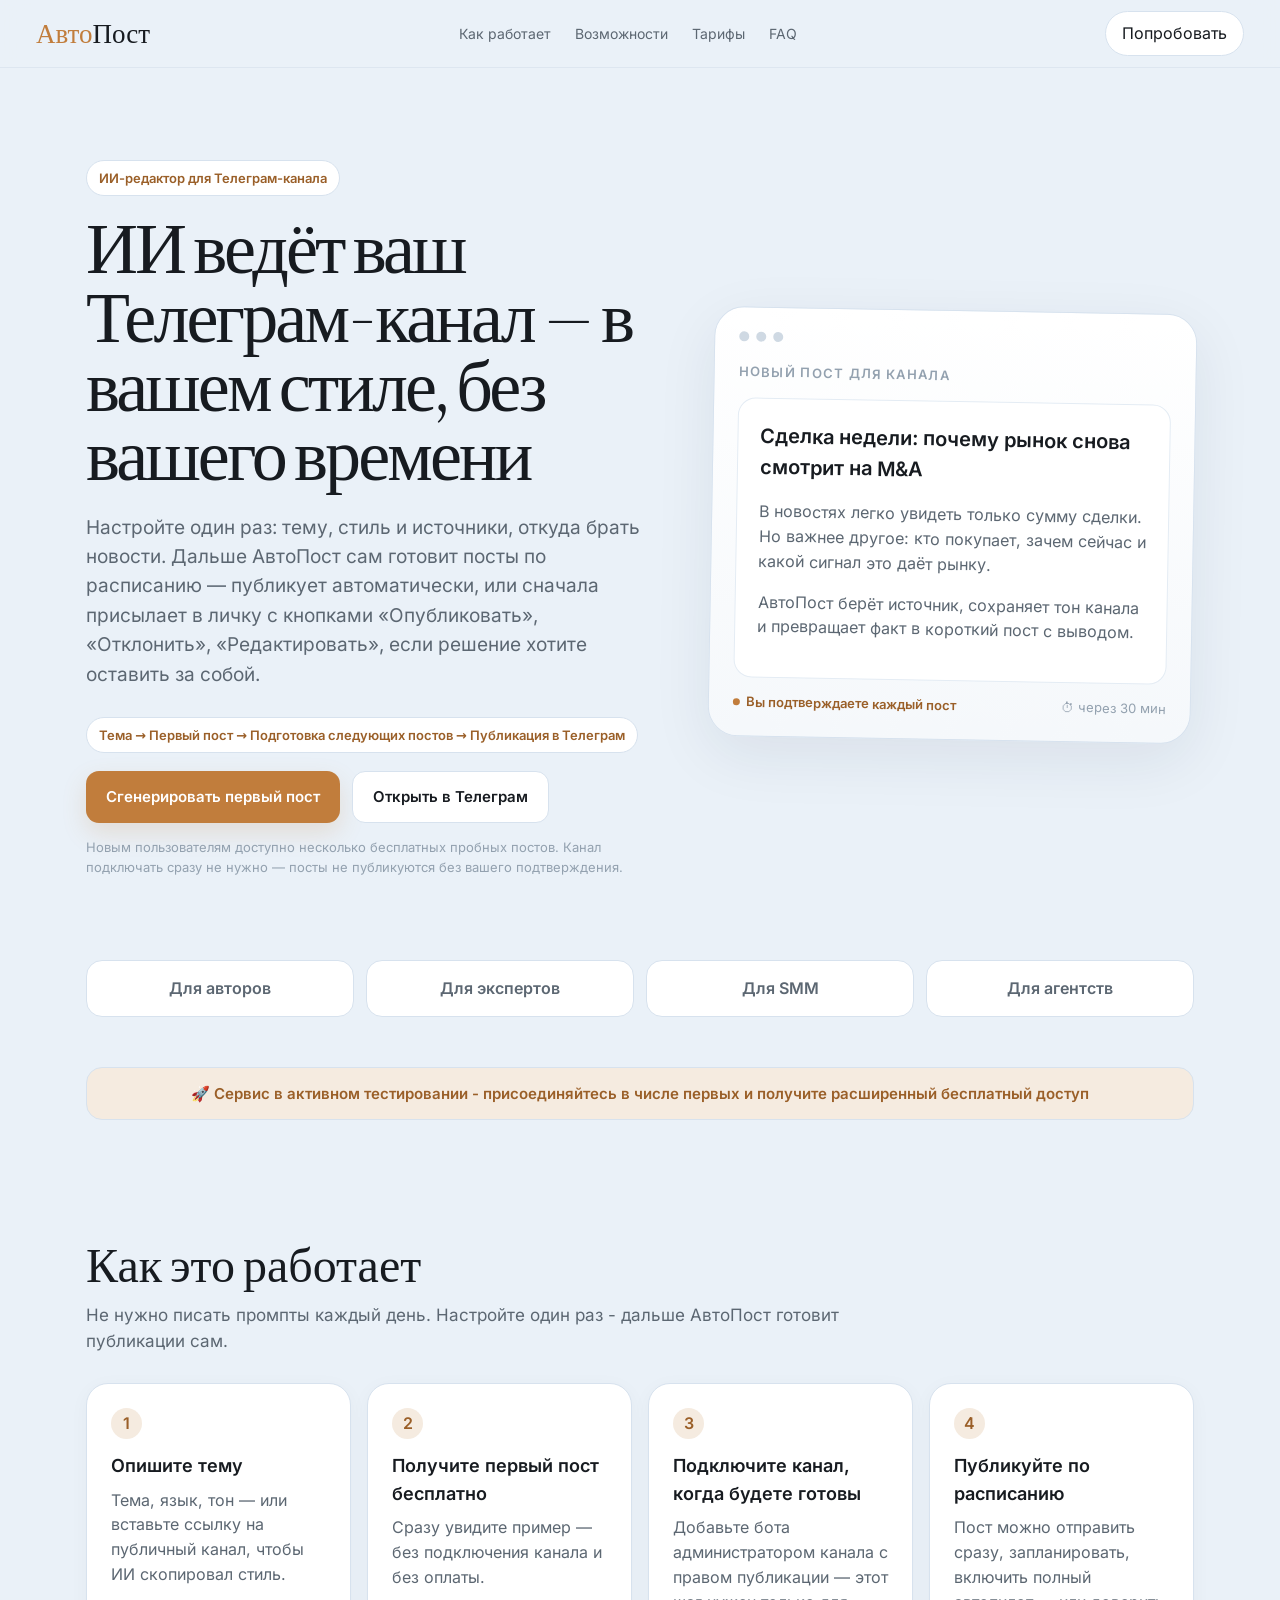
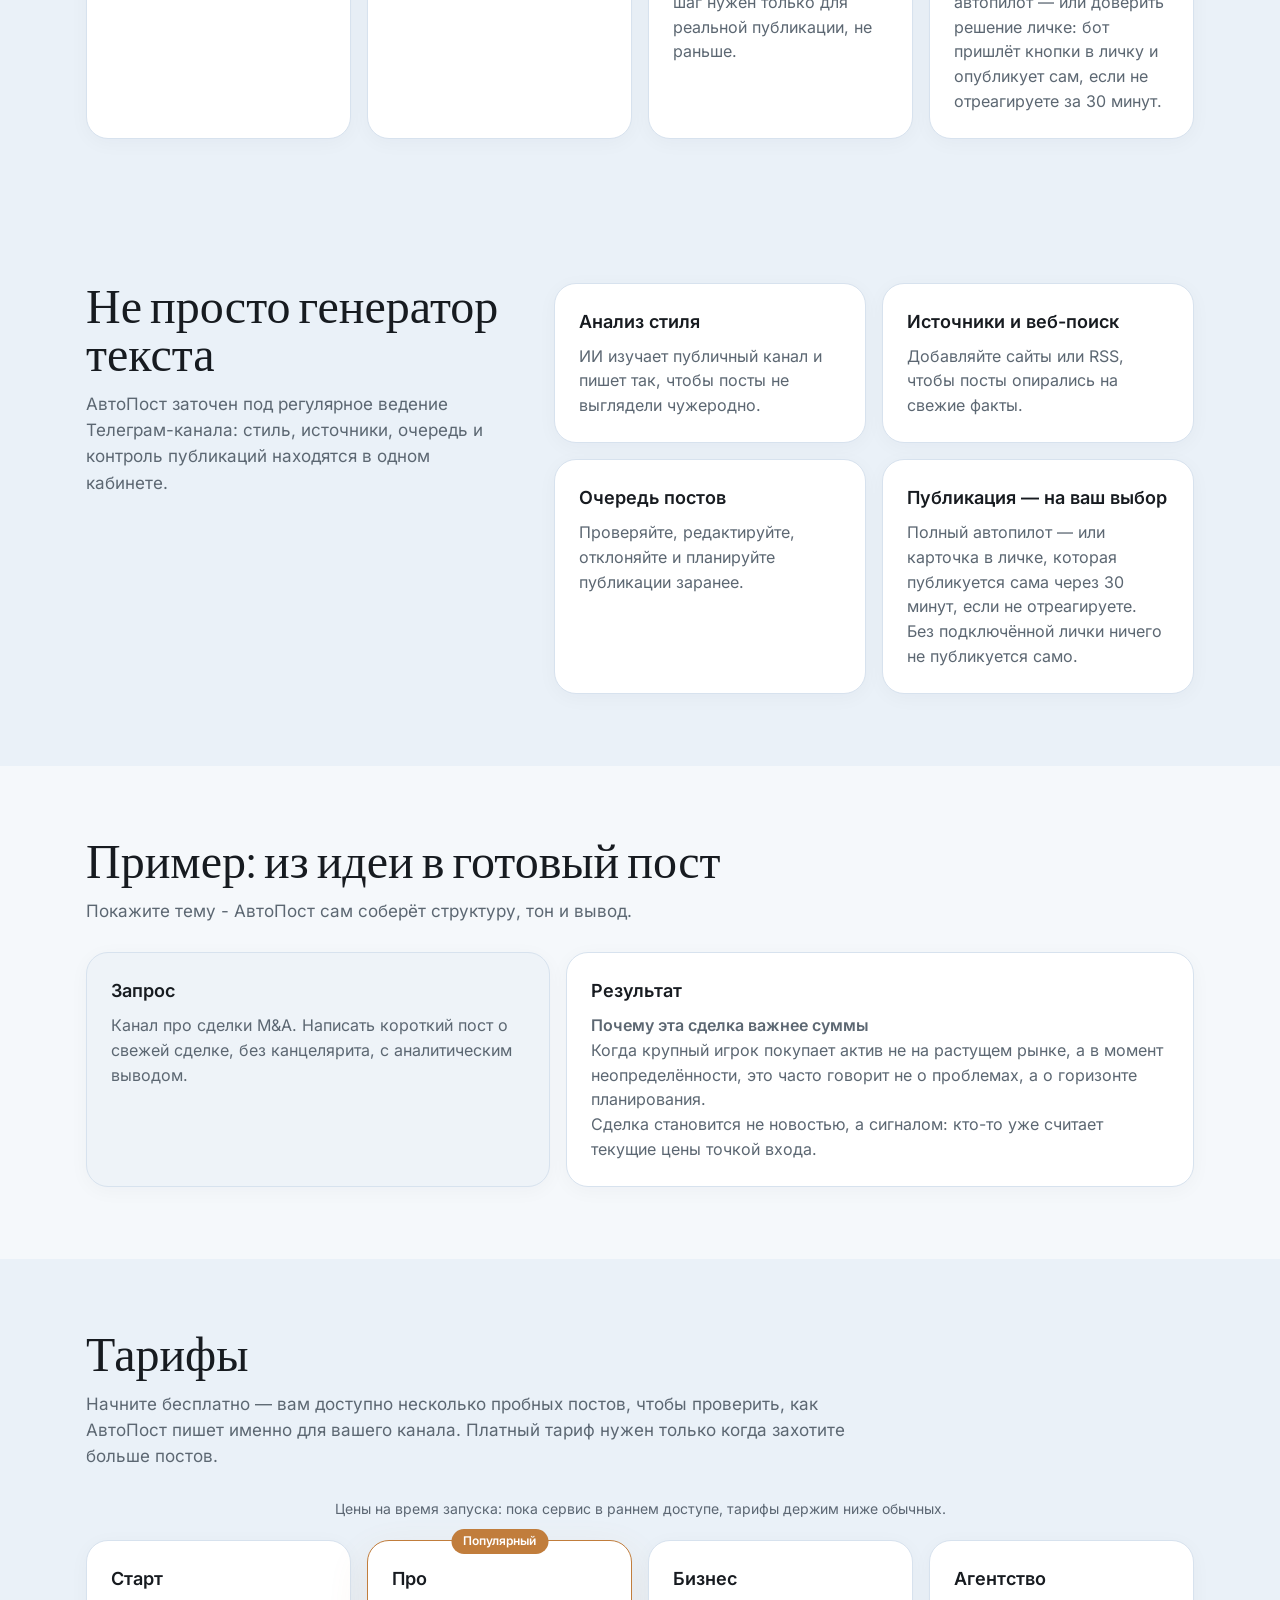
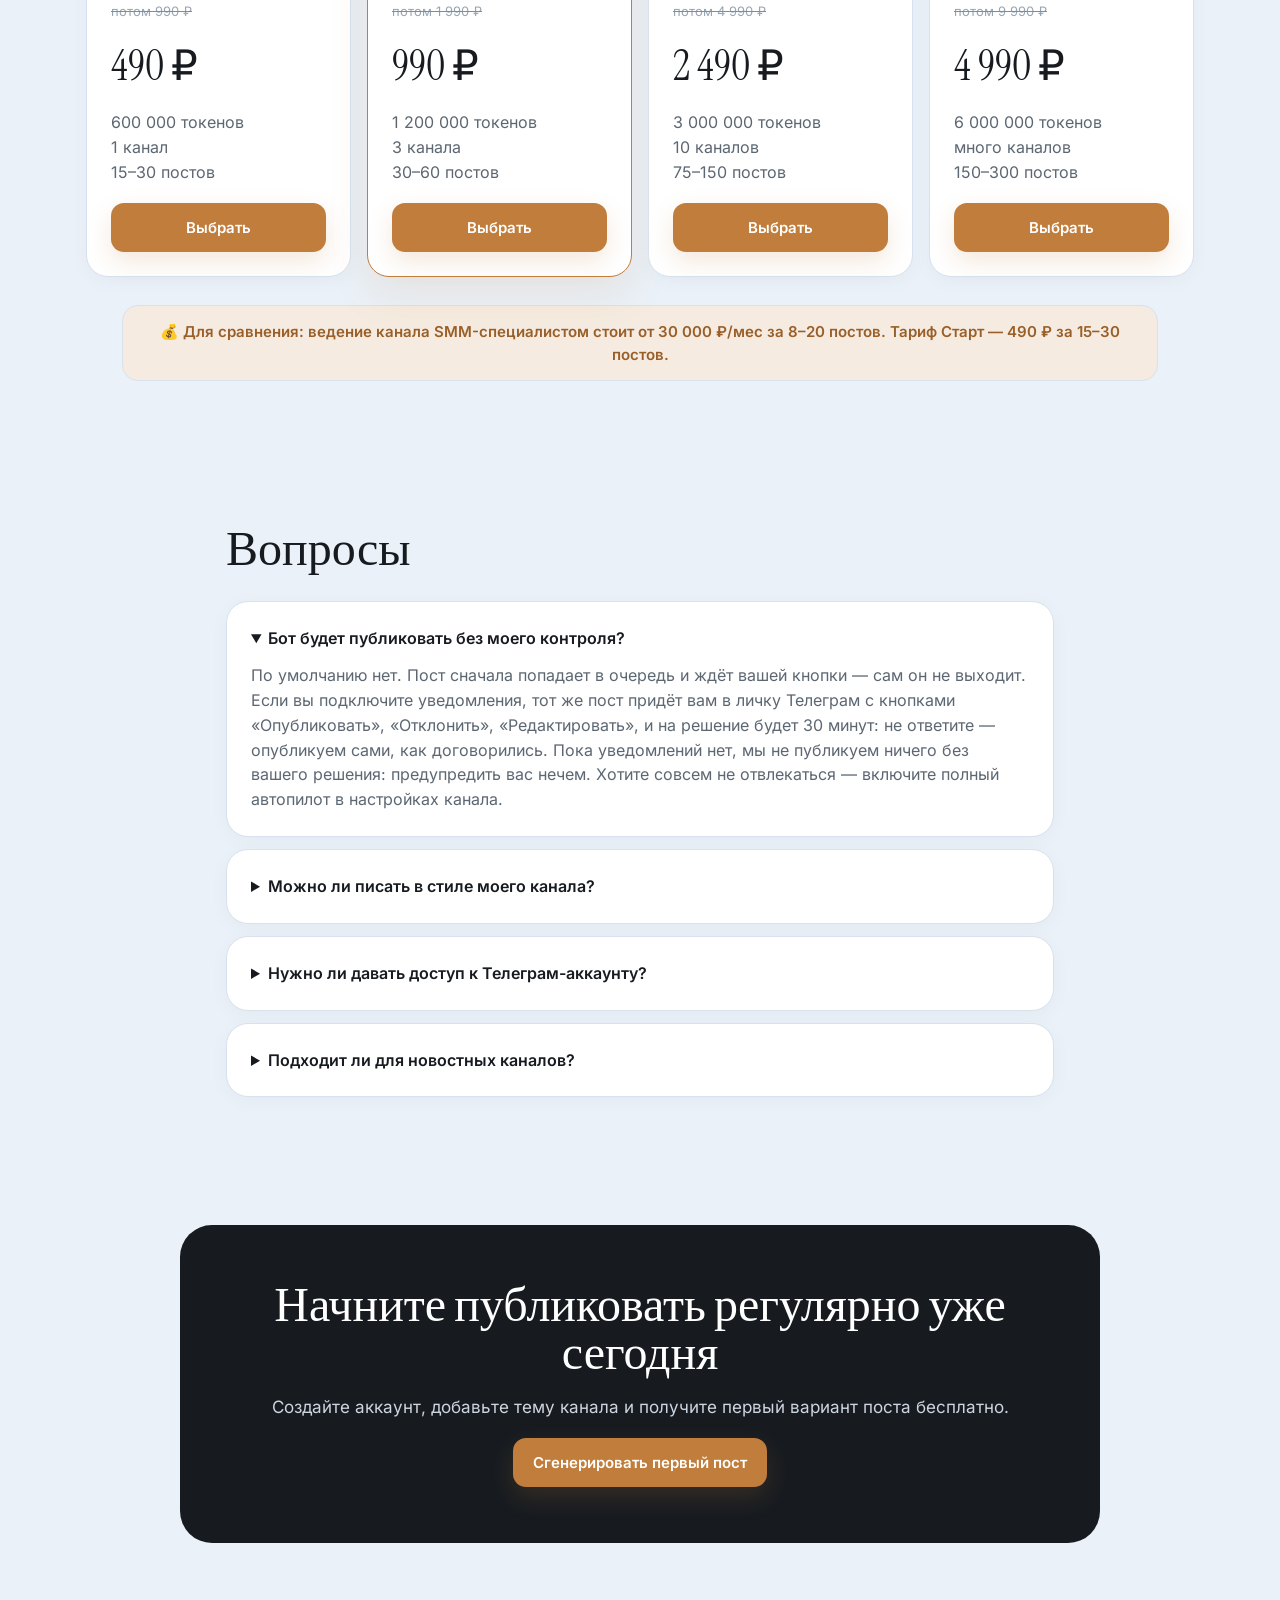
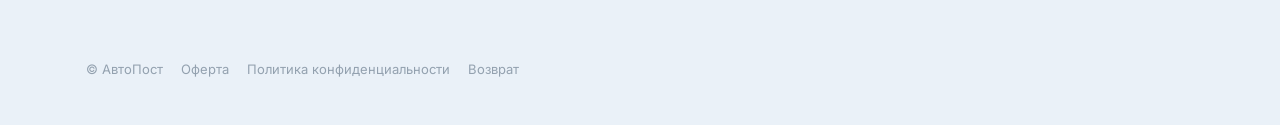
==== commit 79690b75: "Юридические ссылки были 19 пикселей высотой «Оферта», «Политика конфиденциальности» и «Возврат» — ед" ====
--- a/static/landing.html
+++ b/static/landing.html
@@ -15,7 +15,9 @@
 
   <title>АвтоПост - ИИ для ведения Телеграм-канала</title>
   <link rel="stylesheet" href="/static/fonts.css">
-  <link rel="stylesheet" href="/static/landing.css">
+  <!-- Версия в адресе -- иначе правку стилей увидят только новые посетители:
+       Cache-Control сервер не шлёт, браузеры кэшируют css по эвристике. -->
+  <link rel="stylesheet" href="/static/landing.css?v=20260728d">
   <link rel="icon" href="data:image/svg+xml,<svg xmlns='http://www.w3.org/2000/svg' viewBox='0 0 32 32'><text y='26' font-size='26'>✦</text></svg>">
 
   <script type="application/ld+json">
--- a/static/landing.css
+++ b/static/landing.css
@@ -1,6 +1,6 @@
 :root{--bg:#eaf1f8;--paper:#fff;--paper2:#f5f8fb;--text:#171b20;--muted:#5c6772;--faint:#93a1af;--line:#d7e2ee;--soft:#f5ebe0;--accent:#c17d3c;--dark:#9a5f28;--green:#2d8a4e;--radius:22px;--shadow:0 18px 60px rgba(20,40,70,.08)}
-*{box-sizing:border-box}html{scroll-behavior:smooth}body{margin:0;background:var(--bg);color:var(--text);font-family:Inter,system-ui,-apple-system,sans-serif;line-height:1.55}a{color:inherit;text-decoration:none}.nav{position:sticky;top:0;z-index:10;height:68px;padding:0 36px;display:flex;align-items:center;justify-content:space-between;background:rgba(234,241,248,.88);backdrop-filter:blur(14px);border-bottom:1px solid rgba(215,226,238,.7)}.brand{font-family:'Instrument Serif',serif;font-size:27px}.brand span{color:var(--accent)}.nav-links{display:flex;gap:24px;color:var(--muted);font-size:14px}.nav-links a:hover{color:var(--text)}.nav-cta{padding:9px 16px;border:1px solid var(--line);border-radius:999px;background:var(--paper)}main{overflow:hidden}.hero{max-width:1180px;margin:0 auto;padding:92px 36px 54px;display:grid;grid-template-columns:1.08fr .92fr;gap:58px;align-items:center}.eyebrow{display:inline-flex;padding:7px 12px;border:1px solid var(--line);border-radius:999px;background:var(--paper);color:var(--dark);font-size:13px;font-weight:600;margin-bottom:18px}.hero h1{font-family:'Instrument Serif',serif;font-weight:400;font-size:72px;line-height:.96;letter-spacing:-.04em;margin:0 0 22px}.lead{font-size:19px;color:var(--muted);max-width:650px;margin:0 0 28px}.hero-actions{display:flex;gap:12px;flex-wrap:wrap}.btn{display:inline-flex;align-items:center;justify-content:center;border-radius:13px;padding:13px 20px;font-weight:600;font-size:15px;transition:.16s}.btn.primary{background:var(--accent);color:#fff;box-shadow:0 10px 24px rgba(193,125,60,.18)}.btn.primary:hover{background:var(--dark);transform:translateY(-1px)}.btn.secondary{background:var(--paper);border:1px solid var(--line);color:var(--text)}.micro{font-size:13px;color:var(--faint);margin-top:14px}.product-card{background:linear-gradient(180deg,#fff,#f5f8fb);border:1px solid var(--line);border-radius:30px;padding:24px;box-shadow:var(--shadow);transform:rotate(1deg)}.product-top{display:flex;gap:7px;margin-bottom:20px}.product-top span{width:10px;height:10px;border-radius:50%;background:#cfd9e3}.product-title{font-size:13px;text-transform:uppercase;letter-spacing:.1em;color:var(--faint);font-weight:700;margin-bottom:16px}.post-preview{background:#fff;border:1px solid #e4ecf4;border-radius:18px;padding:22px}.post-preview b{font-size:20px}.post-preview p{color:var(--muted)}.status-row{display:flex;justify-content:space-between;align-items:center;gap:12px;margin-top:14px;font-size:13px}.status-row .dot-label{display:inline-flex;align-items:center;gap:6px;color:var(--dark);font-weight:600}.status-row .dot-label i{width:7px;height:7px;border-radius:50%;background:var(--accent);display:inline-block}.status-row .timer-label{color:var(--faint)}.logos{max-width:1180px;margin:0 auto;padding:16px 36px 50px;display:grid;grid-template-columns:repeat(4,1fr);gap:12px}.logos span{text-align:center;padding:15px 10px;background:var(--paper);border:1px solid var(--line);border-radius:16px;color:var(--muted);font-weight:600}.trust-bar{max-width:1180px;margin:0 auto 50px;padding:0 36px}.trust-bar p{text-align:center;background:var(--soft);border:1px solid var(--line);border-radius:16px;padding:14px 20px;color:var(--dark);font-weight:600;font-size:15px;margin:0}.section{max-width:1180px;margin:0 auto;padding:72px 36px}.section-head{max-width:760px;margin-bottom:28px}.section h2,.final-cta h2{font-family:'Instrument Serif',serif;font-size:48px;font-weight:400;line-height:1;margin:0 0 12px}.section-head p,.split>div:first-child p{color:var(--muted);font-size:17px;margin:0}.steps{display:grid;grid-template-columns:repeat(4,1fr);gap:16px}.steps article,.feature-grid div,.demo-box,.pricing article,.faq details{background:var(--paper);border:1px solid var(--line);border-radius:var(--radius);padding:24px;box-shadow:0 4px 20px rgba(20,40,70,.035)}.steps span{display:inline-flex;width:31px;height:31px;border-radius:50%;align-items:center;justify-content:center;background:var(--soft);color:var(--dark);font-weight:700;margin-bottom:13px}.steps h3,.feature-grid h3,.demo-box h3,.pricing h3{margin:0 0 8px;font-size:18px}.steps p,.feature-grid p,.demo-box p,.pricing p,.faq p{margin:0;color:var(--muted)}.split{display:grid;grid-template-columns:.8fr 1.2fr;gap:42px;align-items:start}.feature-grid{display:grid;grid-template-columns:1fr 1fr;gap:16px}.demo{background:var(--paper2);max-width:none}.demo .section-head,.demo-grid{max-width:1108px;margin-left:auto;margin-right:auto}.demo-grid{display:grid;grid-template-columns:.85fr 1.15fr;gap:16px}.demo-box.muted{background:#eef3f8}.pricing{display:grid;grid-template-columns:repeat(4,1fr);gap:16px}.pricing article{position:relative}.pricing .popular{border-color:var(--accent);box-shadow:0 16px 40px rgba(193,125,60,.12)}.badge{position:absolute;top:-12px;left:50%;transform:translateX(-50%);background:var(--accent);color:#fff;border-radius:999px;padding:3px 12px;font-size:12px;font-weight:700}.price{font-family:'Instrument Serif',serif;font-size:42px;margin:12px 0}.pricing .btn{width:100%;margin-top:18px}.faq{max-width:900px}.faq details{margin-bottom:12px}.faq summary{cursor:pointer;font-weight:700}.faq p{margin-top:12px}.faq p a{color:var(--dark);font-weight:600}.faq p a:hover{text-decoration:underline}.final-cta{max-width:920px;margin:44px auto 80px;padding:56px 36px;text-align:center;background:var(--text);color:#fff;border-radius:32px}.final-cta p{color:#ccd6e0;font-size:17px}.footer{max-width:1180px;margin:0 auto;padding:24px 36px 48px;display:flex;gap:18px;flex-wrap:wrap;color:var(--faint);font-size:13px}.footer a:hover{color:var(--text)}
-@media(max-width:900px){.nav{padding:0 18px}.nav-links{display:none}.hero{grid-template-columns:1fr;padding:56px 20px 34px}.hero h1{font-size:48px}.lead{font-size:17px}.product-card{transform:none}.logos,.steps,.split,.feature-grid,.demo-grid,.pricing{grid-template-columns:1fr}.logos,.section{padding-left:20px;padding-right:20px}.section h2,.final-cta h2{font-size:38px}.final-cta{margin:28px 20px 54px}.footer{padding-left:20px}}
+*{box-sizing:border-box}html{scroll-behavior:smooth}body{margin:0;background:var(--bg);color:var(--text);font-family:Inter,system-ui,-apple-system,sans-serif;line-height:1.55}a{color:inherit;text-decoration:none}.nav{position:sticky;top:0;z-index:10;height:68px;padding:0 36px;display:flex;align-items:center;justify-content:space-between;background:rgba(234,241,248,.88);backdrop-filter:blur(14px);border-bottom:1px solid rgba(215,226,238,.7)}.brand{font-family:'Instrument Serif',serif;font-size:27px}.brand span{color:var(--accent)}.nav-links{display:flex;gap:24px;color:var(--muted);font-size:14px}.nav-links a:hover{color:var(--text)}.nav-cta{padding:9px 16px;border:1px solid var(--line);border-radius:999px;background:var(--paper)}main{overflow:hidden}.hero{max-width:1180px;margin:0 auto;padding:92px 36px 54px;display:grid;grid-template-columns:1.08fr .92fr;gap:58px;align-items:center}.eyebrow{display:inline-flex;padding:7px 12px;border:1px solid var(--line);border-radius:999px;background:var(--paper);color:var(--dark);font-size:13px;font-weight:600;margin-bottom:18px}.hero h1{font-family:'Instrument Serif',serif;font-weight:400;font-size:72px;line-height:.96;letter-spacing:-.04em;margin:0 0 22px}.lead{font-size:19px;color:var(--muted);max-width:650px;margin:0 0 28px}.hero-actions{display:flex;gap:12px;flex-wrap:wrap}.btn{display:inline-flex;align-items:center;justify-content:center;border-radius:13px;padding:13px 20px;font-weight:600;font-size:15px;transition:.16s}.btn.primary{background:var(--accent);color:#fff;box-shadow:0 10px 24px rgba(193,125,60,.18)}.btn.primary:hover{background:var(--dark);transform:translateY(-1px)}.btn.secondary{background:var(--paper);border:1px solid var(--line);color:var(--text)}.micro{font-size:13px;color:var(--faint);margin-top:14px}.product-card{background:linear-gradient(180deg,#fff,#f5f8fb);border:1px solid var(--line);border-radius:30px;padding:24px;box-shadow:var(--shadow);transform:rotate(1deg)}.product-top{display:flex;gap:7px;margin-bottom:20px}.product-top span{width:10px;height:10px;border-radius:50%;background:#cfd9e3}.product-title{font-size:13px;text-transform:uppercase;letter-spacing:.1em;color:var(--faint);font-weight:700;margin-bottom:16px}.post-preview{background:#fff;border:1px solid #e4ecf4;border-radius:18px;padding:22px}.post-preview b{font-size:20px}.post-preview p{color:var(--muted)}.status-row{display:flex;justify-content:space-between;align-items:center;gap:12px;margin-top:14px;font-size:13px}.status-row .dot-label{display:inline-flex;align-items:center;gap:6px;color:var(--dark);font-weight:600}.status-row .dot-label i{width:7px;height:7px;border-radius:50%;background:var(--accent);display:inline-block}.status-row .timer-label{color:var(--faint)}.logos{max-width:1180px;margin:0 auto;padding:16px 36px 50px;display:grid;grid-template-columns:repeat(4,1fr);gap:12px}.logos span{text-align:center;padding:15px 10px;background:var(--paper);border:1px solid var(--line);border-radius:16px;color:var(--muted);font-weight:600}.trust-bar{max-width:1180px;margin:0 auto 50px;padding:0 36px}.trust-bar p{text-align:center;background:var(--soft);border:1px solid var(--line);border-radius:16px;padding:14px 20px;color:var(--dark);font-weight:600;font-size:15px;margin:0}.section{max-width:1180px;margin:0 auto;padding:72px 36px}.section-head{max-width:760px;margin-bottom:28px}.section h2,.final-cta h2{font-family:'Instrument Serif',serif;font-size:48px;font-weight:400;line-height:1;margin:0 0 12px}.section-head p,.split>div:first-child p{color:var(--muted);font-size:17px;margin:0}.steps{display:grid;grid-template-columns:repeat(4,1fr);gap:16px}.steps article,.feature-grid div,.demo-box,.pricing article,.faq details{background:var(--paper);border:1px solid var(--line);border-radius:var(--radius);padding:24px;box-shadow:0 4px 20px rgba(20,40,70,.035)}.steps span{display:inline-flex;width:31px;height:31px;border-radius:50%;align-items:center;justify-content:center;background:var(--soft);color:var(--dark);font-weight:700;margin-bottom:13px}.steps h3,.feature-grid h3,.demo-box h3,.pricing h3{margin:0 0 8px;font-size:18px}.steps p,.feature-grid p,.demo-box p,.pricing p,.faq p{margin:0;color:var(--muted)}.split{display:grid;grid-template-columns:.8fr 1.2fr;gap:42px;align-items:start}.feature-grid{display:grid;grid-template-columns:1fr 1fr;gap:16px}.demo{background:var(--paper2);max-width:none}.demo .section-head,.demo-grid{max-width:1108px;margin-left:auto;margin-right:auto}.demo-grid{display:grid;grid-template-columns:.85fr 1.15fr;gap:16px}.demo-box.muted{background:#eef3f8}.pricing{display:grid;grid-template-columns:repeat(4,1fr);gap:16px}.pricing article{position:relative}.pricing .popular{border-color:var(--accent);box-shadow:0 16px 40px rgba(193,125,60,.12)}.badge{position:absolute;top:-12px;left:50%;transform:translateX(-50%);background:var(--accent);color:#fff;border-radius:999px;padding:3px 12px;font-size:12px;font-weight:700}.price{font-family:'Instrument Serif',serif;font-size:42px;margin:12px 0}.pricing .btn{width:100%;margin-top:18px}.faq{max-width:900px}.faq details{margin-bottom:12px}.faq summary{cursor:pointer;font-weight:700}.faq p{margin-top:12px}.faq p a{color:var(--dark);font-weight:600}.faq p a:hover{text-decoration:underline}.final-cta{max-width:920px;margin:44px auto 80px;padding:56px 36px;text-align:center;background:var(--text);color:#fff;border-radius:32px}.final-cta p{color:#ccd6e0;font-size:17px}.footer{max-width:1180px;margin:0 auto;padding:24px 27px 34px;display:flex;column-gap:0;row-gap:4px;flex-wrap:wrap;align-items:center;color:var(--faint);font-size:13px}.footer span{padding:0 9px}/* Ссылки на документы были 48x20 и 52x20 при рекомендованных 44x44 -- замерено на 390px 28.07. Отступы дают 44px по высоте, column-gap:0 сохраняет прежние 18px между надписями. */.footer a{padding:12px 9px}.footer a:hover{color:var(--text)}
+@media(max-width:900px){.nav{padding:0 18px}.nav-links{display:none}.hero{grid-template-columns:1fr;padding:56px 20px 34px}.hero h1{font-size:48px}.lead{font-size:17px}.product-card{transform:none}.logos,.steps,.split,.feature-grid,.demo-grid,.pricing{grid-template-columns:1fr}.logos,.section{padding-left:20px;padding-right:20px}.section h2,.final-cta h2{font-size:38px}.final-cta{margin:28px 20px 54px}.footer{padding-left:11px}}
 
 /* Стартовые цены. Зачёркнутая цена -- БУДУЩАЯ («потом»), а не прошлая:
    по ней ещё никто не платил, выдавать её за старую нельзя. */
